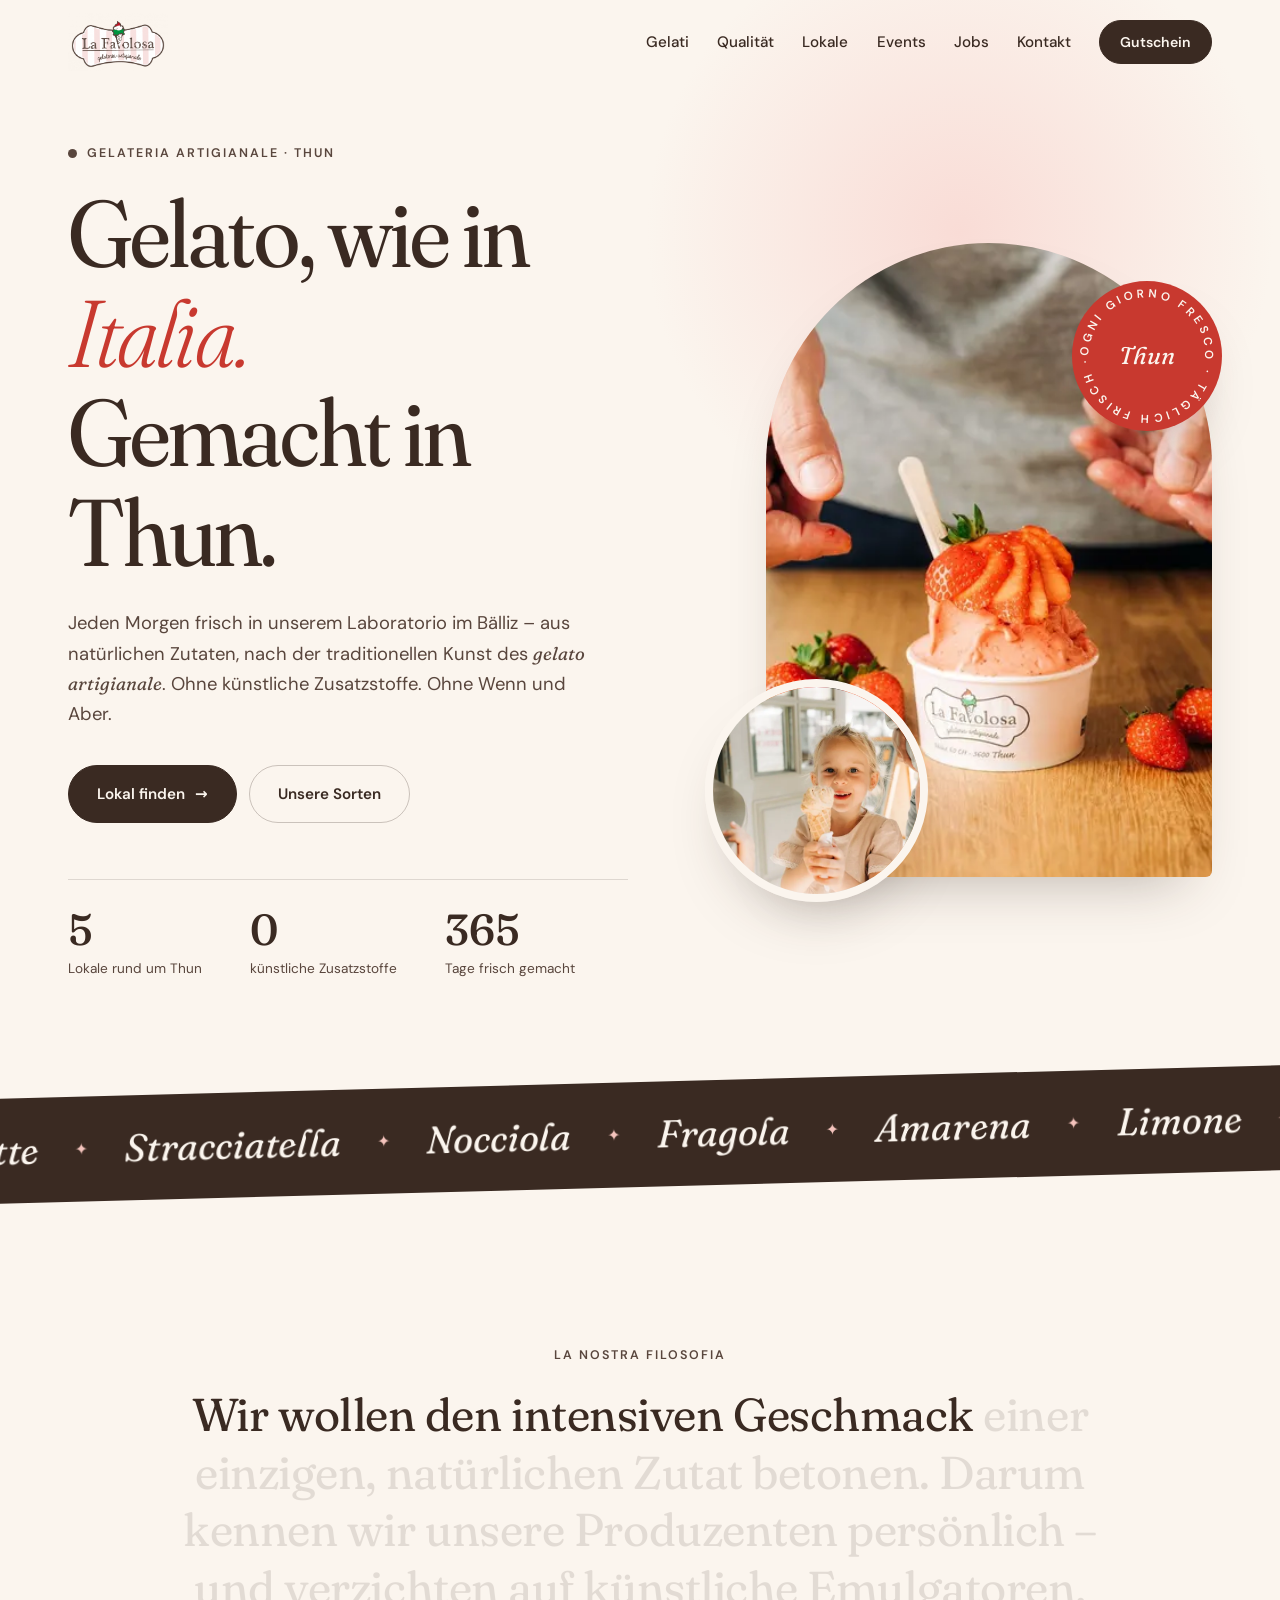
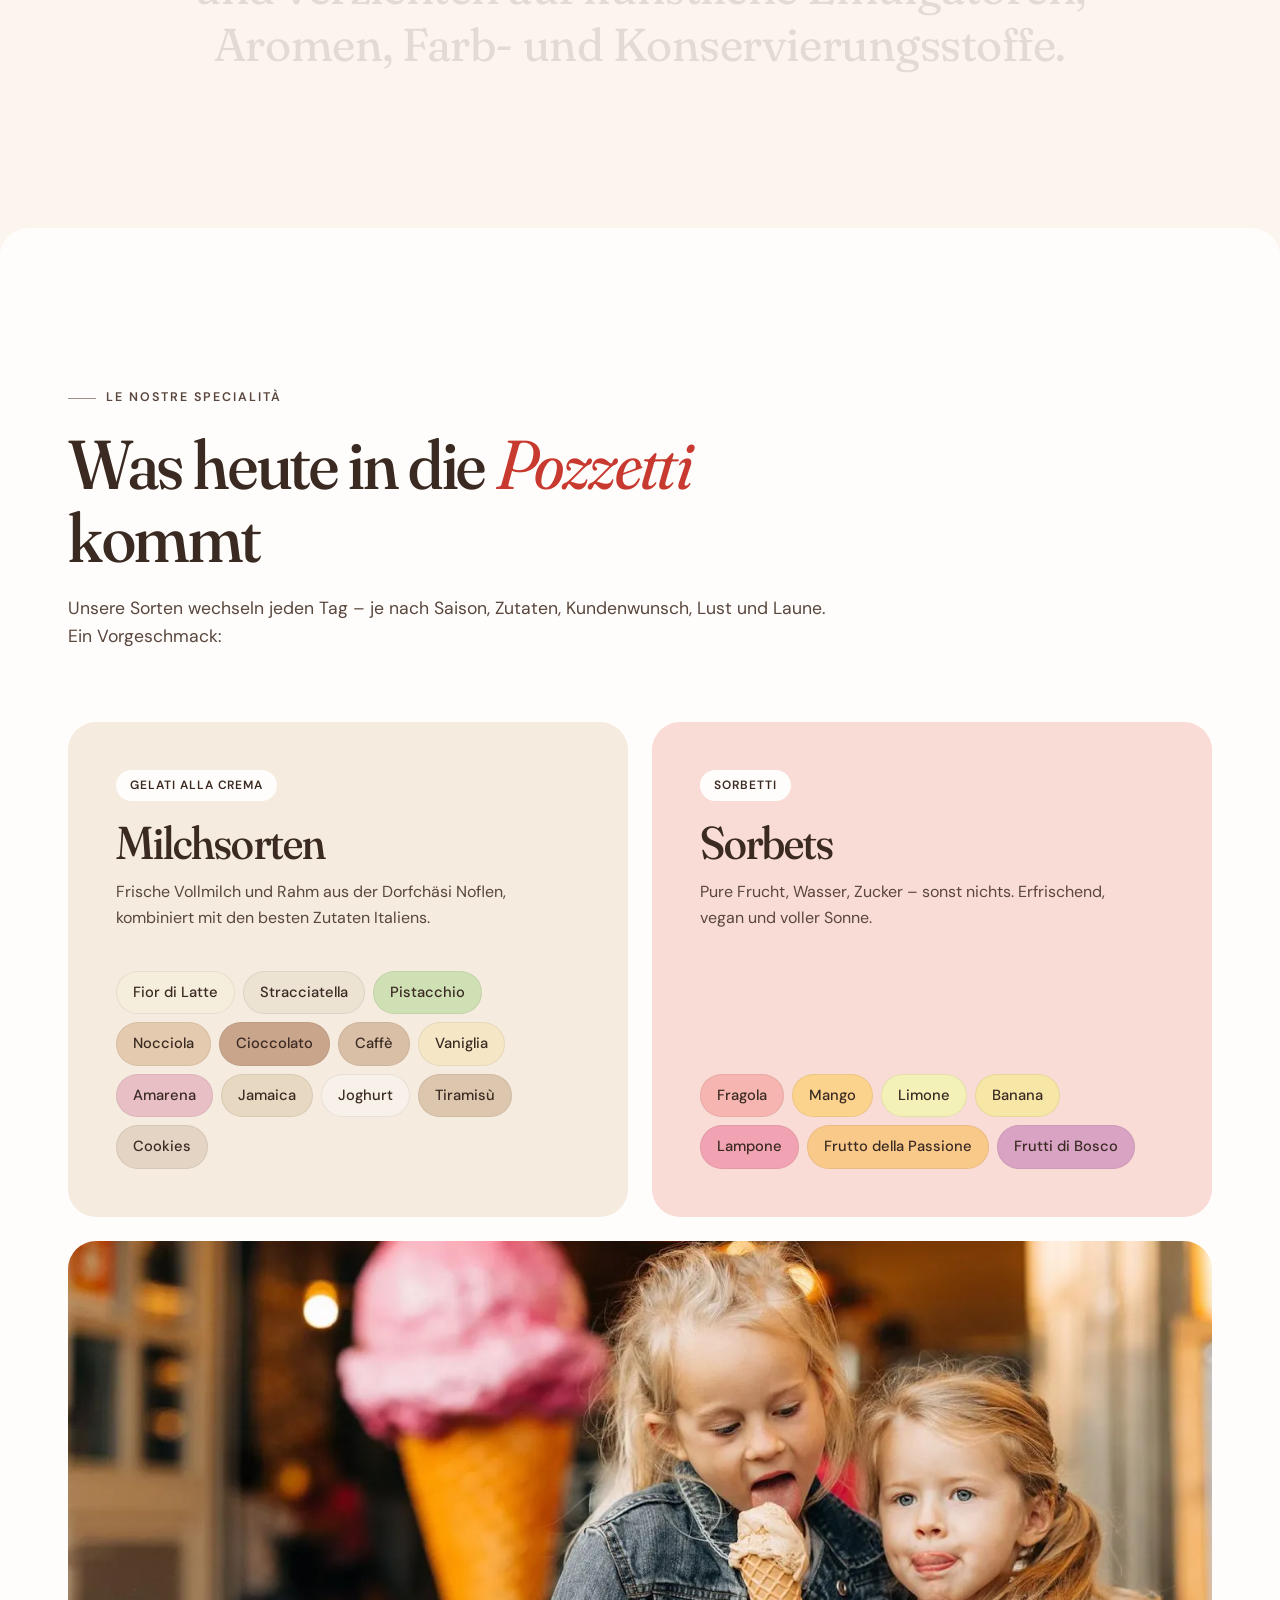
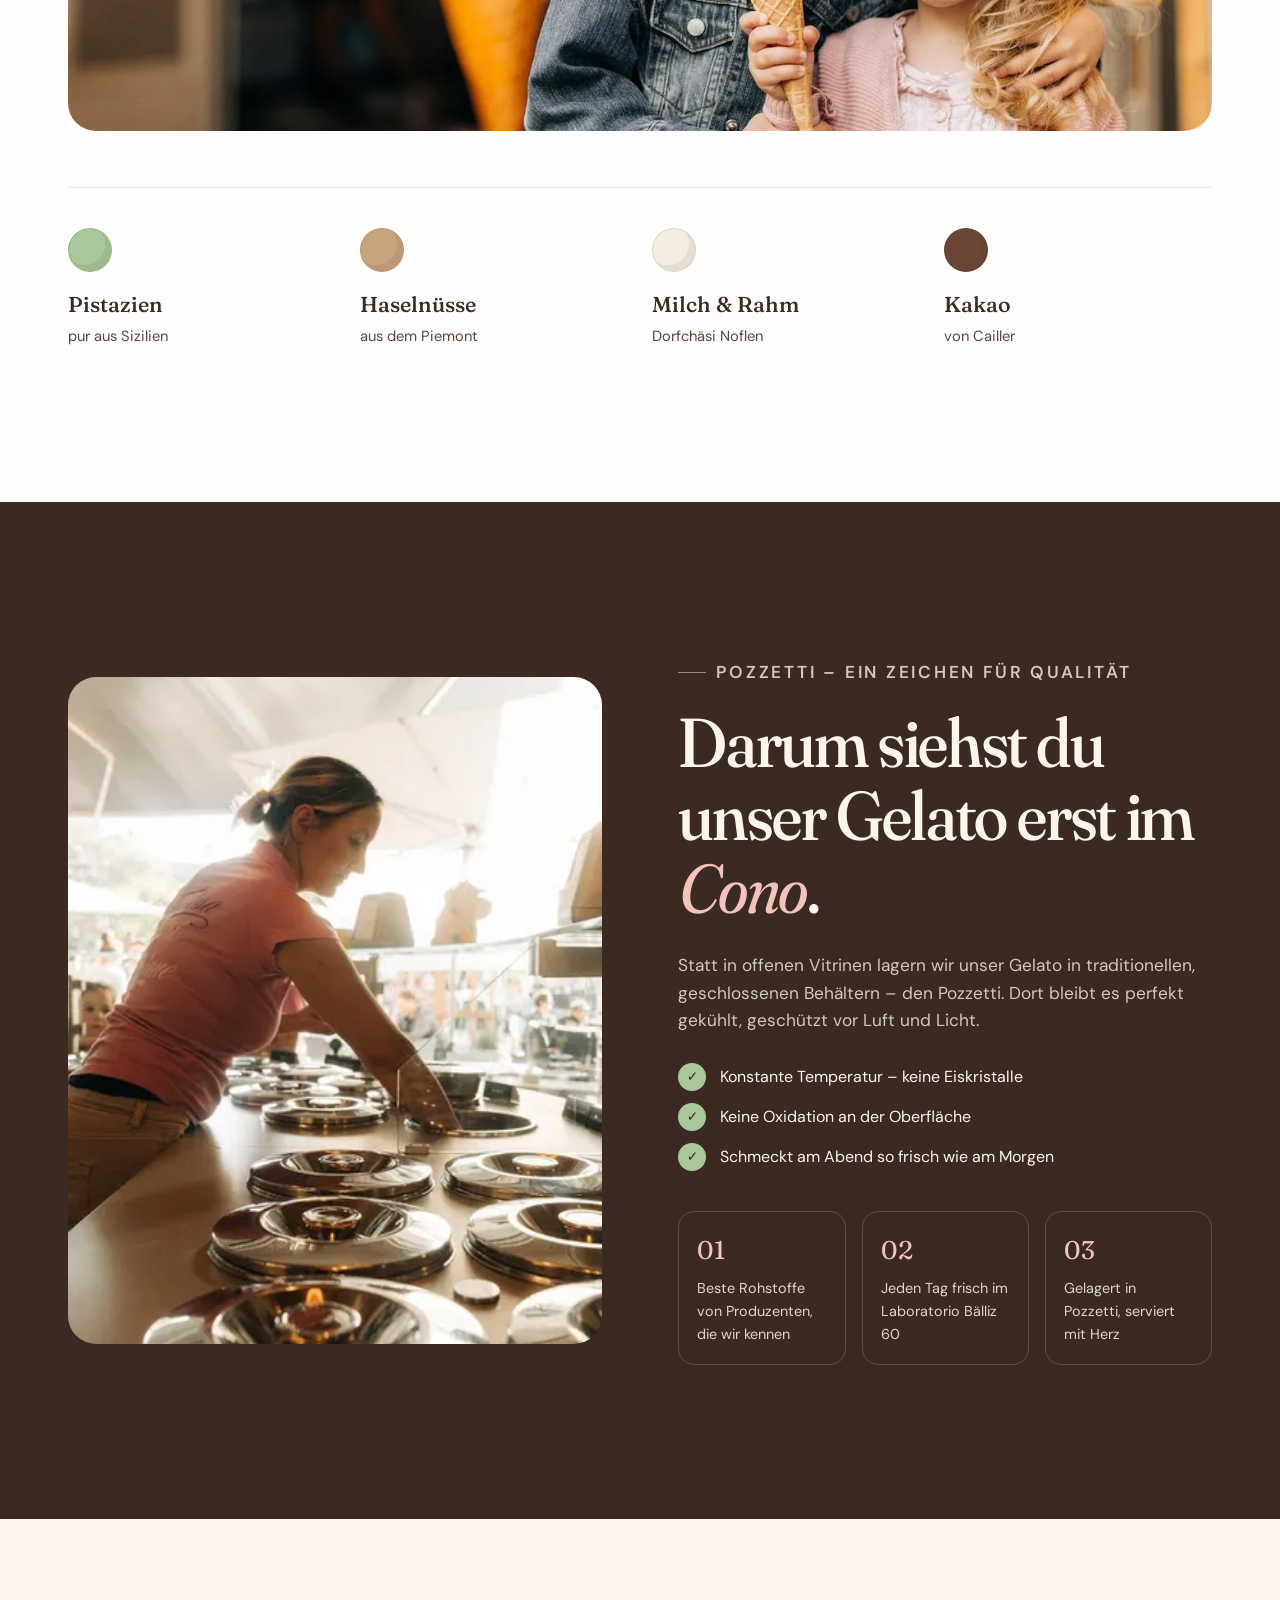
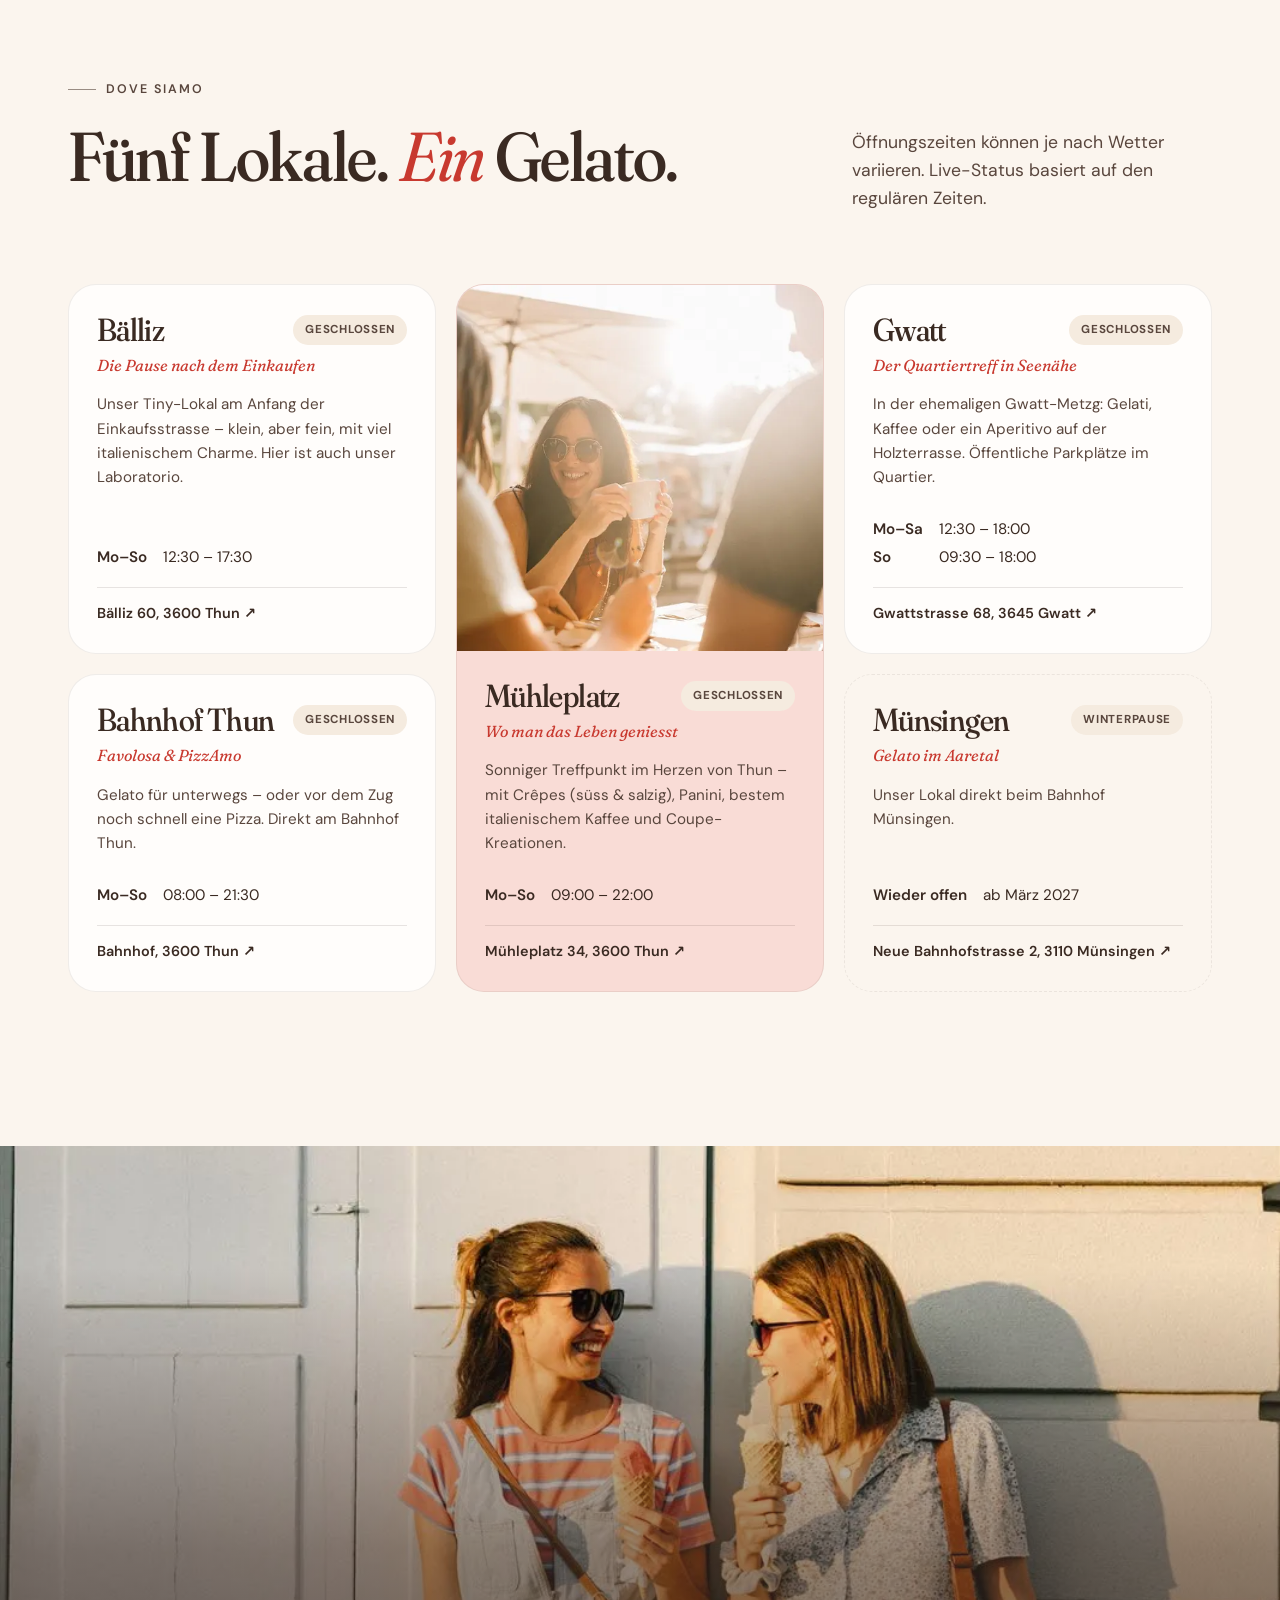
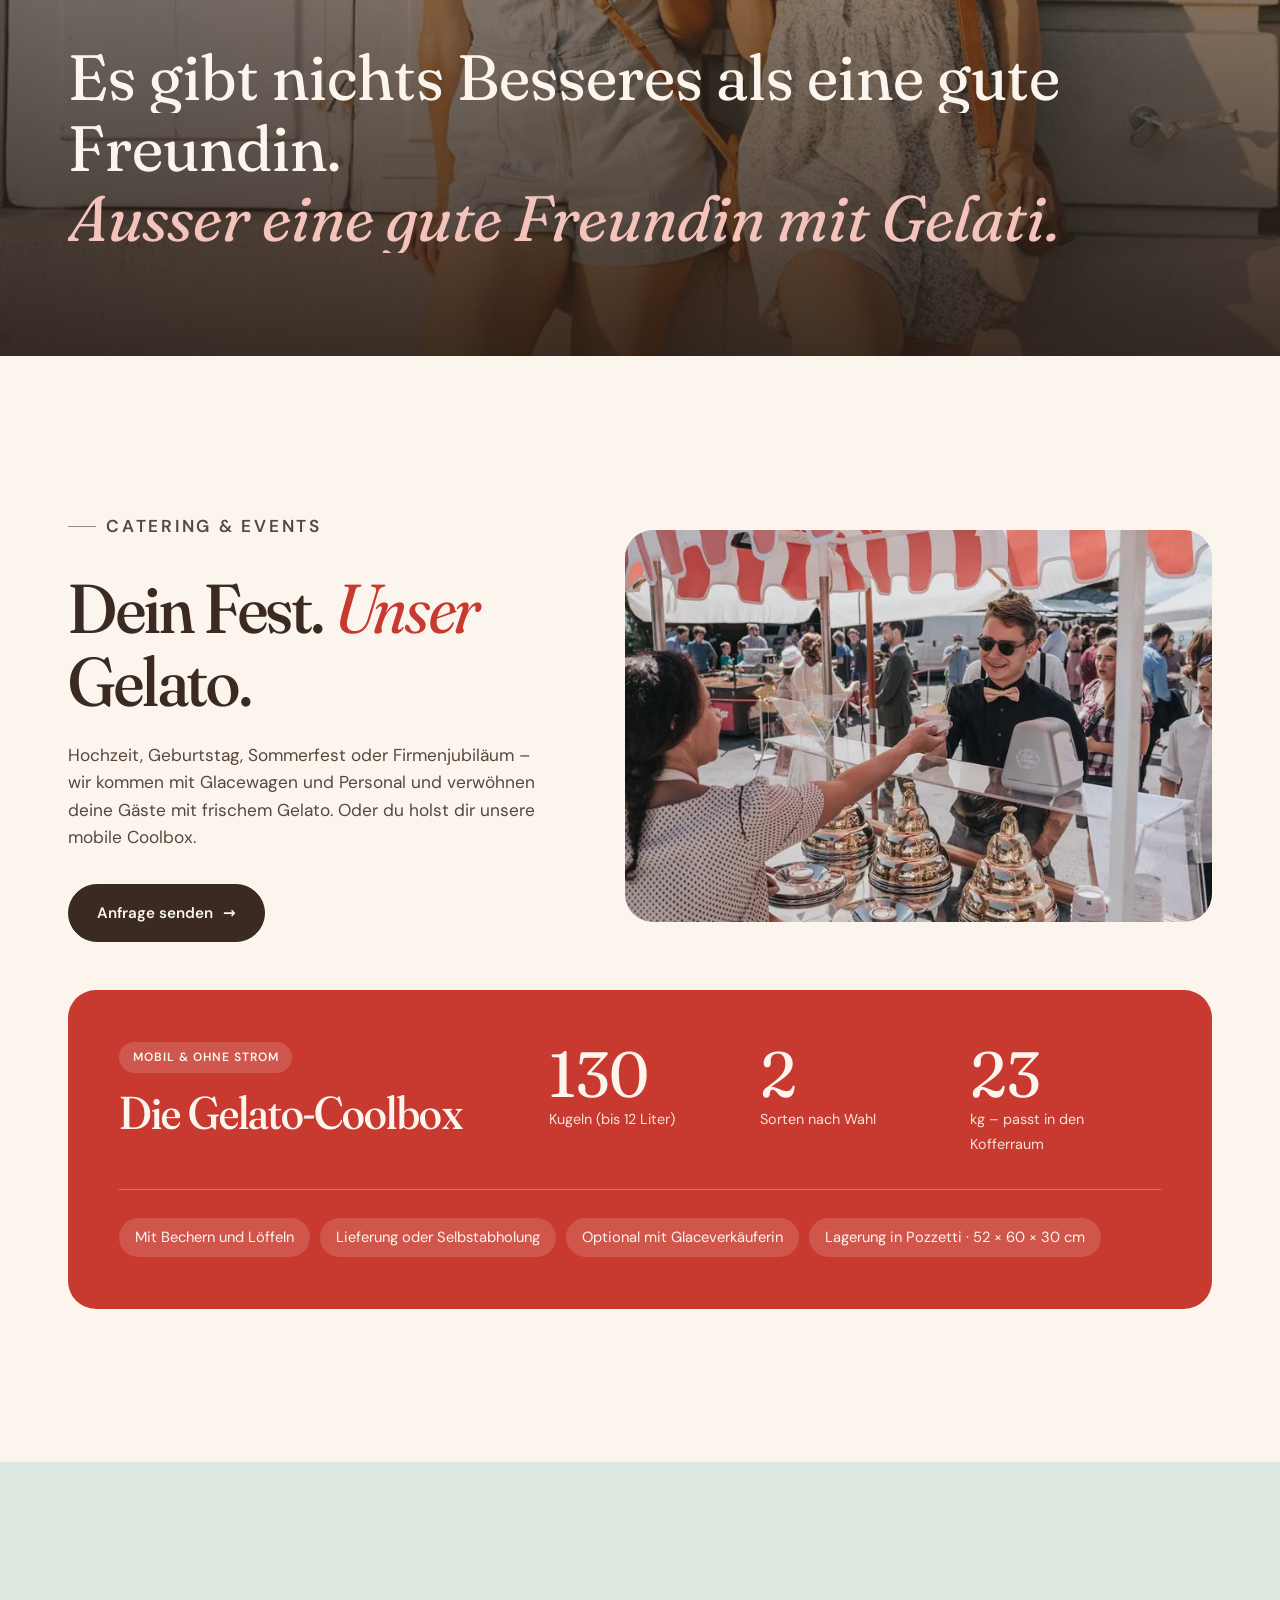
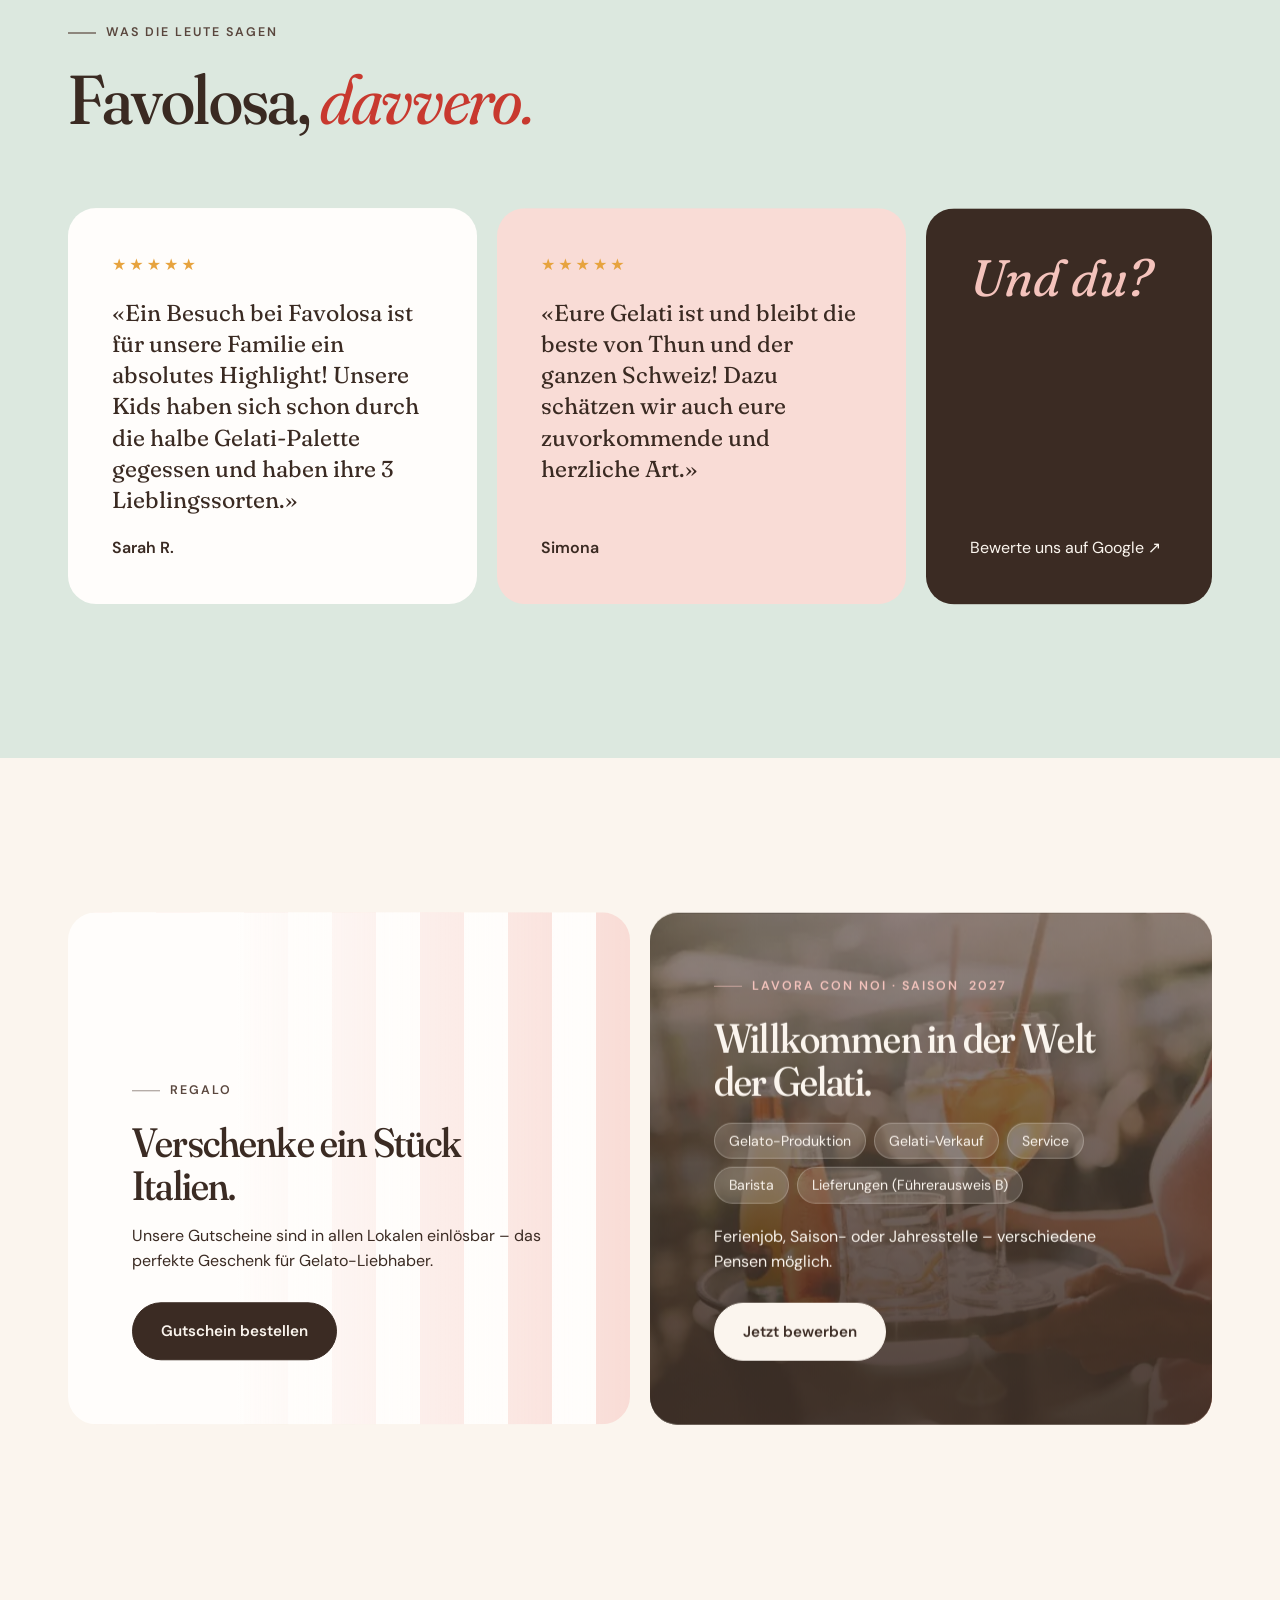
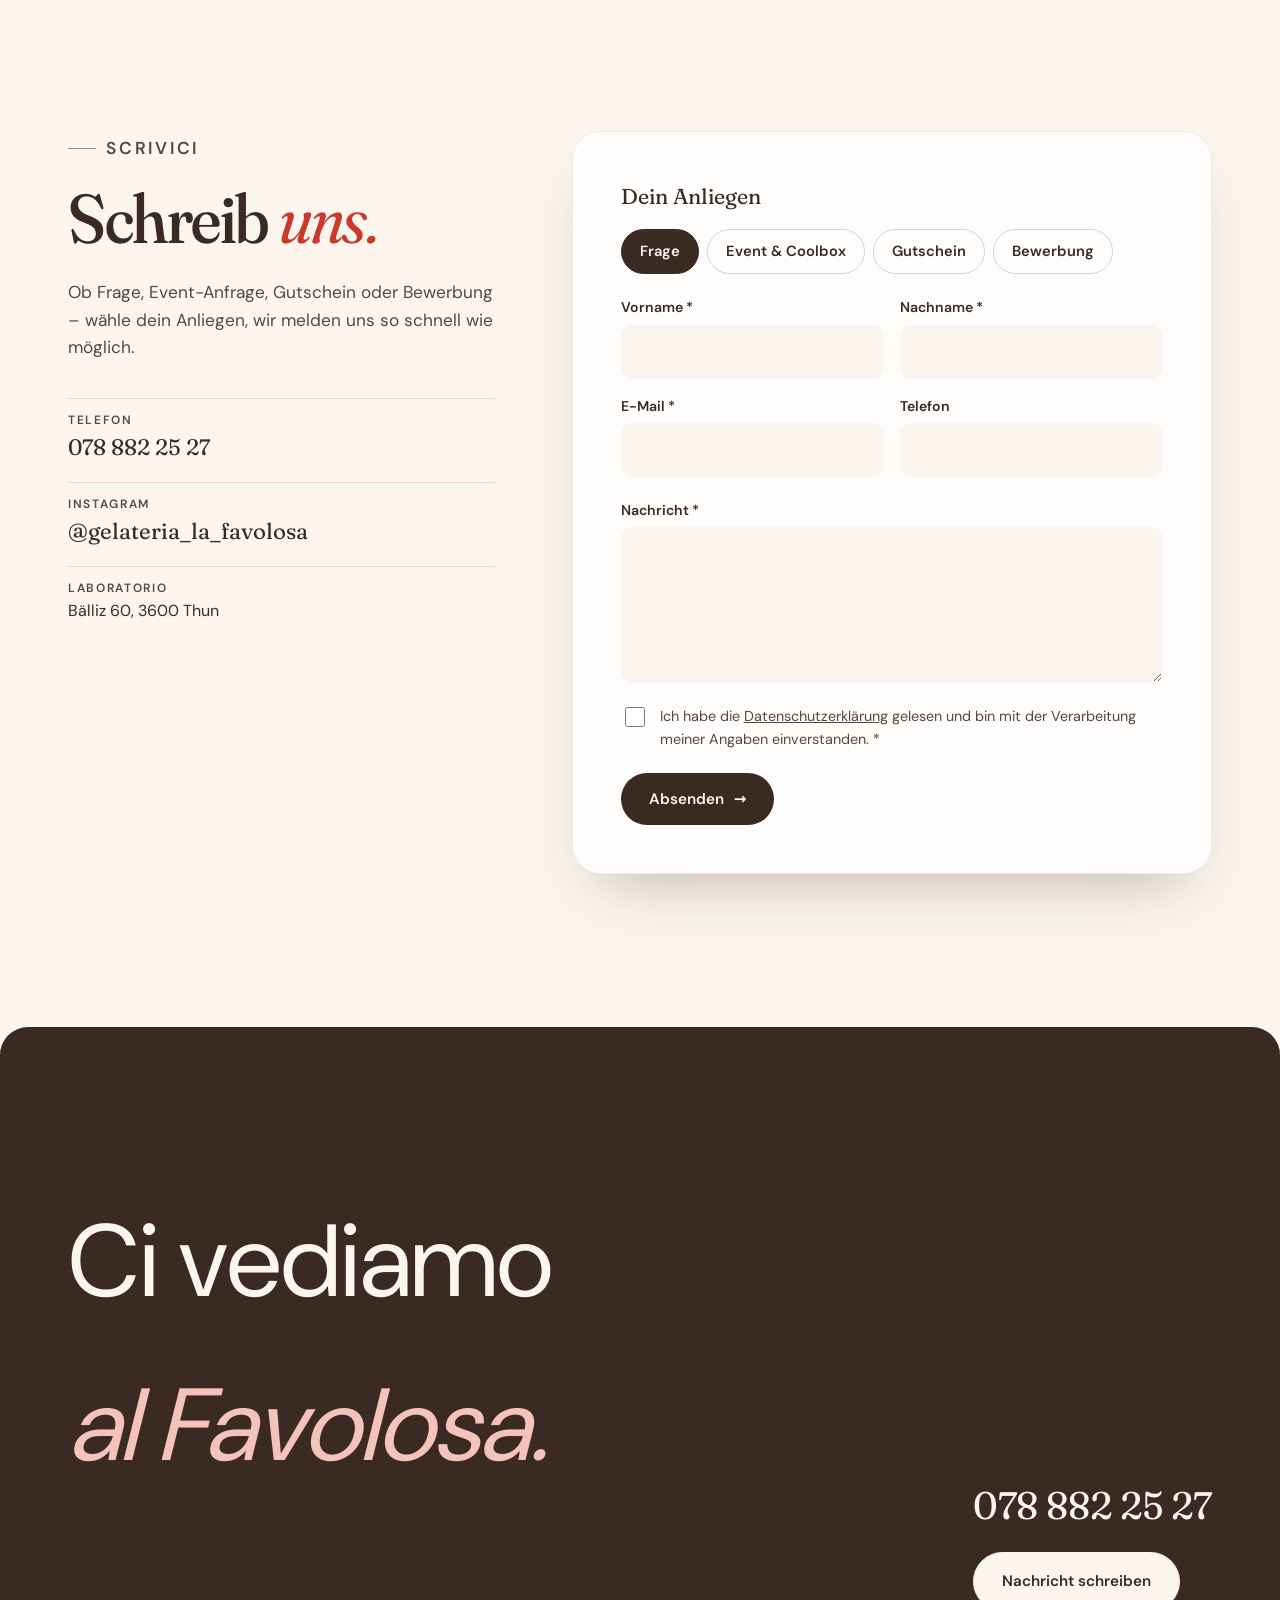
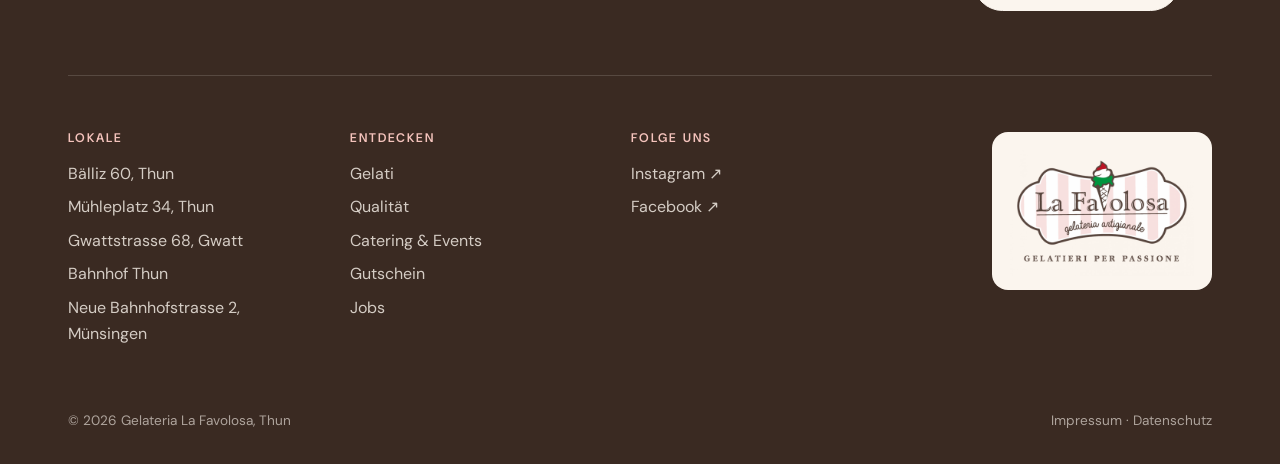
==== index.html @ 89d2d90d "Website in Repo-Wurzel verschieben (fuer GitHub Pages) Co-Authored-By: Claude Haiku 5.5 <noreply@ant" ====
<!doctype html>
<html lang="de-CH">
<head>
  <meta charset="utf-8" />
  <meta name="viewport" content="width=device-width, initial-scale=1" />
  <title>La Favolosa – Gelato Artigianale in Thun | täglich frisch</title>
  <meta name="description" content="Echtes italienisches Gelato, jeden Tag frisch im eigenen Laboratorio in Thun gemacht – ohne künstliche Zusatzstoffe. 5 Lokale in Thun, Gwatt & Münsingen, Catering & Gelato-Coolbox für Events." />
  <meta name="theme-color" content="#FBF5EE" />
  <link rel="canonical" href="https://www.favolosa.ch/" />
  <link rel="icon" type="image/png" href="assets/img/apple-touch-icon.png" />
  <link rel="apple-touch-icon" href="assets/img/apple-touch-icon.png" />

  <meta property="og:type" content="website" />
  <meta property="og:locale" content="de_CH" />
  <meta property="og:url" content="https://www.favolosa.ch/" />
  <meta property="og:title" content="La Favolosa – Gelato Artigianale in Thun" />
  <meta property="og:description" content="Jeden Tag frisch. Ohne künstliche Zusatzstoffe. Ohne Wenn und Aber." />
  <meta property="og:image" content="https://www.favolosa.ch/assets/img/og-image.jpg" />
  <meta property="og:image:width" content="1200" />
  <meta property="og:image:height" content="630" />

  <!-- Alle Schriften & Bibliotheken lokal: keine Datenübermittlung an Google/CDNs -->
  <link rel="preload" href="assets/fonts/fraunces-normal-latin.woff2" as="font" type="font/woff2" crossorigin />
  <link rel="preload" href="assets/fonts/dmsans-normal-latin.woff2" as="font" type="font/woff2" crossorigin />
  <link rel="stylesheet" href="assets/fonts/fonts.css" />
  <link rel="stylesheet" href="assets/vendor/lenis.css" />
  <link rel="stylesheet" href="assets/css/styles.css" />
  <script>document.documentElement.classList.add("js")</script>

  <script type="application/ld+json">
  {
    "@context": "https://schema.org",
    "@type": "IceCreamShop",
    "name": "Gelateria La Favolosa",
    "url": "https://www.favolosa.ch/",
    "telephone": "+41788822527",
    "image": "https://www.favolosa.ch/assets/img/og-image.jpg",
    "logo": "https://www.favolosa.ch/assets/img/logo.png",
    "servesCuisine": "Italienisches Gelato",
    "priceRange": "CHF",
    "address": { "@type": "PostalAddress", "streetAddress": "Bälliz 60", "postalCode": "3600", "addressLocality": "Thun", "addressCountry": "CH" },
    "sameAs": ["https://www.instagram.com/gelateria_la_favolosa/", "https://www.facebook.com/GelateriaLaFavolosa"],
    "department": [
      { "@type": "IceCreamShop", "name": "La Favolosa Bälliz", "address": { "@type": "PostalAddress", "streetAddress": "Bälliz 60", "postalCode": "3600", "addressLocality": "Thun", "addressCountry": "CH" }, "openingHours": "Mo-Su 12:30-17:30" },
      { "@type": "IceCreamShop", "name": "La Favolosa Mühleplatz", "address": { "@type": "PostalAddress", "streetAddress": "Mühleplatz 34", "postalCode": "3600", "addressLocality": "Thun", "addressCountry": "CH" }, "openingHours": "Mo-Su 09:00-22:00" },
      { "@type": "IceCreamShop", "name": "La Favolosa Gwatt", "address": { "@type": "PostalAddress", "streetAddress": "Gwattstrasse 68", "postalCode": "3645", "addressLocality": "Gwatt", "addressCountry": "CH" }, "openingHours": ["Mo-Sa 12:30-18:00", "Su 09:30-18:00"] },
      { "@type": "IceCreamShop", "name": "La Favolosa Bahnhof Thun", "address": { "@type": "PostalAddress", "streetAddress": "Bahnhof Thun", "postalCode": "3600", "addressLocality": "Thun", "addressCountry": "CH" }, "openingHours": "Mo-Su 08:00-21:30" },
      { "@type": "IceCreamShop", "name": "La Favolosa Münsingen", "address": { "@type": "PostalAddress", "streetAddress": "Neue Bahnhofstrasse 2", "postalCode": "3110", "addressLocality": "Münsingen", "addressCountry": "CH" } }
    ]
  }
  </script>
</head>
<body>
  <a class="skip" href="#main">Zum Inhalt springen</a>


  <!-- ============ HEADER ============ -->
  <header class="header" id="top">
    <div class="notice" id="notice" role="status" hidden></div>
    <div class="header__inner container">
      <a href="#top" class="brand" aria-label="La Favolosa – zur Startseite">
        <img src="assets/img/logo.png" alt="La Favolosa – gelateria artigianale" width="317" height="183" />
      </a>
      <nav class="nav" id="nav" aria-label="Hauptnavigation">
        <a href="#gelati">Gelati</a>
        <a href="#qualitaet">Qualität</a>
        <a href="#lokale">Lokale</a>
        <a href="#events">Events</a>
        <a href="#jobs">Jobs</a>
        <a href="#kontakt">Kontakt</a>
        <a href="#kontakt" data-topic="gutschein" class="btn btn--small btn--dark nav__cta">Gutschein</a>
      </nav>
      <button class="burger" id="burger" aria-label="Menü öffnen" aria-expanded="false" aria-controls="nav">
        <span></span><span></span>
      </button>
    </div>
  </header>

  <main id="main">

    <!-- ============ HERO ============ -->
    <section class="hero">
      <div class="container hero__grid">
        <div class="hero__text">
          <p class="eyebrow"><span class="dot dot--live" id="liveDot"></span><span id="liveText">Gelateria artigianale · Thun</span></p>
          <h1 class="hero__title">
            Gelato, wie in <em>Italia.</em><br />Gemacht in Thun.
          </h1>
          <p class="hero__lead">
            Jeden Morgen frisch in unserem Laboratorio im Bälliz – aus natürlichen Zutaten,
            nach der traditionellen Kunst des <em>gelato artigianale</em>. Ohne künstliche Zusatzstoffe. Ohne Wenn und Aber.
          </p>
          <div class="hero__actions">
            <a href="#lokale" class="btn btn--dark">Lokal finden <span aria-hidden="true">→</span></a>
            <a href="#gelati" class="btn btn--ghost">Unsere Sorten</a>
          </div>
          <ul class="hero__facts">
            <li><strong>5</strong><span>Lokale rund um Thun</span></li>
            <li><strong>0</strong><span>künstliche Zusatzstoffe</span></li>
            <li><strong>365</strong><span>Tage frisch gemacht</span></li>
          </ul>
        </div>

        <div class="hero__visual">
          <figure class="arch arch--big" data-parallax="-8">
            <picture>
              <source type="image/webp" srcset="assets/img/fragola-becher-800.webp 800w, assets/img/fragola-becher.webp 1600w" sizes="(max-width: 860px) 90vw, 45vw" />
              <img src="assets/img/fragola-becher.jpg" srcset="assets/img/fragola-becher-800.jpg 800w, assets/img/fragola-becher.jpg 1600w" sizes="(max-width: 860px) 90vw, 45vw" alt="Fragola-Sorbet im La-Favolosa-Becher mit frischen Erdbeeren" width="1600" height="1200" fetchpriority="high" />
            </picture>
          </figure>
          <figure class="blob" data-parallax="12">
            <picture>
              <source type="image/webp" srcset="assets/img/kind-cono-800.webp 800w, assets/img/kind-cono.webp 1600w" sizes="(max-width: 860px) 45vw, 22vw" />
              <img src="assets/img/kind-cono-800.jpg" srcset="assets/img/kind-cono-800.jpg 800w, assets/img/kind-cono.jpg 1600w" sizes="(max-width: 860px) 45vw, 22vw" alt="Mädchen mit Gelato-Cono an der Theke" width="1600" height="1067" />
            </picture>
          </figure>
          <div class="badge" aria-hidden="true">
            <svg viewBox="0 0 200 200" class="badge__ring">
              <defs><path id="circle" d="M100,100 m-78,0 a78,78 0 1,1 156,0 a78,78 0 1,1 -156,0" /></defs>
              <text><textPath href="#circle" textLength="486" lengthAdjust="spacing">ogni giorno fresco · täglich frisch ·</textPath></text>
            </svg>
            <span class="badge__icon">Thun</span>
          </div>
        </div>
      </div>
    </section>

    <!-- ============ MARQUEE ============ -->
    <div class="marquee" aria-label="Typische Sorten">
      <div class="marquee__track">
        <div class="marquee__group"><span>Pistacchio</span><i>✦</i><span>Fior di Latte</span><i>✦</i><span>Stracciatella</span><i>✦</i><span>Nocciola</span><i>✦</i><span>Fragola</span><i>✦</i><span>Amarena</span><i>✦</i><span>Limone</span><i>✦</i><span>Tiramisù</span><i>✦</i><span>Cioccolato</span><i>✦</i><span>Mango</span><i>✦</i></div>
        <div class="marquee__group" aria-hidden="true"><span>Pistacchio</span><i>✦</i><span>Fior di Latte</span><i>✦</i><span>Stracciatella</span><i>✦</i><span>Nocciola</span><i>✦</i><span>Fragola</span><i>✦</i><span>Amarena</span><i>✦</i><span>Limone</span><i>✦</i><span>Tiramisù</span><i>✦</i><span>Cioccolato</span><i>✦</i><span>Mango</span><i>✦</i></div>
      </div>
    </div>

    <!-- ============ MANIFEST ============ -->
    <section class="manifest container">
      <p class="eyebrow">La nostra filosofia</p>
      <p class="manifest__text" data-reveal-words>
        Wir wollen den intensiven Geschmack einer einzigen, natürlichen Zutat betonen. Darum kennen wir unsere Produzenten persönlich – und verzichten auf künstliche Emulgatoren, Aromen, Farb- und Konservierungsstoffe.
      </p>
    </section>

    <!-- ============ GELATI ============ -->
    <section class="section gelati" id="gelati">
      <div class="container">
        <header class="section__head">
          <p class="eyebrow">Le nostre specialità</p>
          <h2 class="h2">Was heute in die <em>Pozzetti</em> kommt</h2>
          <p class="section__lead">Unsere Sorten wechseln jeden Tag – je nach Saison, Zutaten, Kundenwunsch, Lust und Laune. Ein Vorgeschmack:</p>
        </header>

        <div class="flavor-grid">
          <article class="flavor-card flavor-card--milk" data-reveal>
            <div class="flavor-card__top">
              <span class="tag">Gelati alla crema</span>
              <h3>Milchsorten</h3>
              <p>Frische Vollmilch und Rahm aus der Dorfchäsi Noflen, kombiniert mit den besten Zutaten Italiens.</p>
            </div>
            <ul class="chips" data-flavors="milch">
              <li>Fior di Latte</li><li>Stracciatella</li><li>Pistacchio</li><li>Nocciola</li><li>Cioccolato</li><li>Caffè</li>
              <li>Vaniglia</li><li>Amarena</li><li>Jamaica</li><li>Joghurt</li><li>Tiramisù</li><li>Cookies</li>
            </ul>
          </article>

          <article class="flavor-card flavor-card--sorbet" data-reveal>
            <div class="flavor-card__top">
              <span class="tag">Sorbetti</span>
              <h3>Sorbets</h3>
              <p>Pure Frucht, Wasser, Zucker – sonst nichts. Erfrischend, vegan und voller Sonne.</p>
            </div>
            <ul class="chips" data-flavors="sorbet">
              <li>Fragola</li><li>Mango</li><li>Limone</li><li>Banana</li><li>Lampone</li><li>Frutto della Passione</li><li>Frutti di Bosco</li>
            </ul>
          </article>

          <figure class="flavor-photo" data-reveal>
            <picture>
              <source type="image/webp" srcset="assets/img/kinder-gelato-800.webp 800w, assets/img/kinder-gelato.webp 1600w" sizes="(max-width: 1240px) 100vw, 1200px" />
              <img src="assets/img/kinder-gelato.jpg" srcset="assets/img/kinder-gelato-800.jpg 800w, assets/img/kinder-gelato.jpg 1600w" sizes="(max-width: 1240px) 100vw, 1200px" alt="Zwei Kinder geniessen Gelato vor der Gelateria" loading="lazy" width="1600" height="1067" />
            </picture>
          </figure>
        </div>

        <ul class="origins">
          <li data-reveal><span class="origins__icon" style="--c:#A9C79A"></span><strong>Pistazien</strong><span>pur aus Sizilien</span></li>
          <li data-reveal><span class="origins__icon" style="--c:#C9A27E"></span><strong>Haselnüsse</strong><span>aus dem Piemont</span></li>
          <li data-reveal><span class="origins__icon" style="--c:#F3EDE2"></span><strong>Milch &amp; Rahm</strong><span>Dorfchäsi Noflen</span></li>
          <li data-reveal><span class="origins__icon" style="--c:#6B4636"></span><strong>Kakao</strong><span>von Cailler</span></li>
        </ul>
      </div>
    </section>

    <!-- ============ QUALITÄT / POZZETTI ============ -->
    <section class="section quality" id="qualitaet">
      <div class="container quality__grid">
        <figure class="quality__img" data-reveal>
          <picture>
            <source type="image/webp" srcset="assets/img/pozzetti-800.webp 800w, assets/img/pozzetti.webp 1299w" sizes="(max-width: 860px) 100vw, 50vw" />
            <img src="assets/img/pozzetti.jpg" srcset="assets/img/pozzetti-800.jpg 800w, assets/img/pozzetti.jpg 1299w" sizes="(max-width: 860px) 100vw, 50vw" alt="Mitarbeiterin serviert Gelato aus geschlossenen Pozzetti" loading="lazy" width="1299" height="867" />
          </picture>
        </figure>
        <div class="quality__text">
          <p class="eyebrow eyebrow--light">Pozzetti – ein Zeichen für Qualität</p>
          <h2 class="h2">Darum siehst du unser Gelato erst im <em>Cono</em>.</h2>
          <p>Statt in offenen Vitrinen lagern wir unser Gelato in traditionellen, geschlossenen Behältern – den Pozzetti. Dort bleibt es perfekt gekühlt, geschützt vor Luft und Licht.</p>
          <ul class="checks">
            <li>Konstante Temperatur – keine Eiskristalle</li>
            <li>Keine Oxidation an der Oberfläche</li>
            <li>Schmeckt am Abend so frisch wie am Morgen</li>
          </ul>
          <div class="steps">
            <div><span>01</span>Beste Rohstoffe von Produzenten, die wir kennen</div>
            <div><span>02</span>Jeden Tag frisch im Laboratorio Bälliz 60</div>
            <div><span>03</span>Gelagert in Pozzetti, serviert mit Herz</div>
          </div>
        </div>
      </div>
    </section>

    <!-- ============ LOKALE ============ -->
    <!-- Öffnungszeiten werden aus content.js übernommen; die Zeiten hier sind der Fallback ohne JavaScript. -->
    <section class="section lokale" id="lokale">
      <div class="container">
        <header class="section__head section__head--row">
          <div>
            <p class="eyebrow">Dove siamo</p>
            <h2 class="h2">Fünf Lokale. <em>Ein</em> Gelato.</h2>
          </div>
          <p class="section__lead">Öffnungszeiten können je nach Wetter variieren. Live-Status basiert auf den regulären Zeiten.</p>
        </header>

        <div class="locations" id="locations">
          <article class="loc" data-reveal data-loc="baelliz">
            <div class="loc__head"><h3>Bälliz</h3><span class="status">–</span></div>
            <p class="loc__tag">Die Pause nach dem Einkaufen</p>
            <p class="loc__desc">Unser Tiny-Lokal am Anfang der Einkaufsstrasse – klein, aber fein, mit viel italienischem Charme. Hier ist auch unser Laboratorio.</p>
            <dl class="loc__hours"><dt>Mo–So</dt><dd>12:30 – 17:30</dd></dl>
            <a class="loc__map" href="https://www.google.com/maps/search/?api=1&amp;query=B%C3%A4lliz+60+3600+Thun" target="_blank" rel="noopener">Bälliz 60, 3600 Thun ↗</a>
          </article>

          <article class="loc loc--feature" data-reveal data-loc="muehleplatz">
            <picture>
              <source type="image/webp" srcset="assets/img/terrasse-kaffee-800.webp 800w, assets/img/terrasse-kaffee.webp 1600w" sizes="(max-width: 600px) 100vw, (max-width: 1024px) 50vw, 33vw" />
              <img src="assets/img/terrasse-kaffee-800.jpg" srcset="assets/img/terrasse-kaffee-800.jpg 800w, assets/img/terrasse-kaffee.jpg 1600w" sizes="(max-width: 600px) 100vw, (max-width: 1024px) 50vw, 33vw" alt="Gäste auf der sonnigen Terrasse am Mühleplatz" loading="lazy" width="1600" height="1067" />
            </picture>
            <div class="loc__body">
              <div class="loc__head"><h3>Mühleplatz</h3><span class="status">–</span></div>
              <p class="loc__tag">Wo man das Leben geniesst</p>
              <p class="loc__desc">Sonniger Treffpunkt im Herzen von Thun – mit Crêpes (süss &amp; salzig), Panini, bestem italienischem Kaffee und Coupe-Kreationen.</p>
              <dl class="loc__hours"><dt>Mo–So</dt><dd>09:00 – 22:00</dd></dl>
              <a class="loc__map" href="https://www.google.com/maps/search/?api=1&amp;query=M%C3%BChleplatz+34+3600+Thun" target="_blank" rel="noopener">Mühleplatz 34, 3600 Thun ↗</a>
            </div>
          </article>

          <article class="loc" data-reveal data-loc="gwatt">
            <div class="loc__head"><h3>Gwatt</h3><span class="status">–</span></div>
            <p class="loc__tag">Der Quartiertreff in Seenähe</p>
            <p class="loc__desc">In der ehemaligen Gwatt-Metzg: Gelati, Kaffee oder ein Aperitivo auf der Holzterrasse. Öffentliche Parkplätze im Quartier.</p>
            <dl class="loc__hours"><dt>Mo–Sa</dt><dd>12:30 – 18:00</dd><dt>So</dt><dd>09:30 – 18:00</dd></dl>
            <a class="loc__map" href="https://www.google.com/maps/search/?api=1&amp;query=Gwattstrasse+68+3645+Gwatt" target="_blank" rel="noopener">Gwattstrasse 68, 3645 Gwatt ↗</a>
          </article>

          <article class="loc" data-reveal data-loc="bahnhof">
            <div class="loc__head"><h3>Bahnhof Thun</h3><span class="status">–</span></div>
            <p class="loc__tag">Favolosa &amp; PizzAmo</p>
            <p class="loc__desc">Gelato für unterwegs – oder vor dem Zug noch schnell eine Pizza. Direkt am Bahnhof Thun.</p>
            <dl class="loc__hours"><dt>Mo–So</dt><dd>08:00 – 21:30</dd></dl>
            <a class="loc__map" href="https://www.google.com/maps/search/?api=1&amp;query=Bahnhof+Thun" target="_blank" rel="noopener">Bahnhof, 3600 Thun ↗</a>
          </article>

          <article class="loc" data-reveal data-loc="muensingen">
            <div class="loc__head"><h3>Münsingen</h3><span class="status">–</span></div>
            <p class="loc__tag">Gelato im Aaretal</p>
            <p class="loc__desc">Unser Lokal direkt beim Bahnhof Münsingen.</p>
            <dl class="loc__hours"><dt>Saison</dt><dd>März – Oktober</dd></dl>
            <a class="loc__map" href="https://www.google.com/maps/search/?api=1&amp;query=Neue+Bahnhofstrasse+2+3110+M%C3%BCnsingen" target="_blank" rel="noopener">Neue Bahnhofstrasse 2, 3110 Münsingen ↗</a>
          </article>
        </div>
      </div>
    </section>

    <!-- ============ QUOTE BREAK ============ -->
    <section class="quote-break">
      <picture>
        <source type="image/webp" srcset="assets/img/freundinnen-800.webp 800w, assets/img/freundinnen.webp 1067w" sizes="100vw" />
        <img src="assets/img/freundinnen.jpg" srcset="assets/img/freundinnen-800.jpg 800w, assets/img/freundinnen.jpg 1067w" sizes="100vw" alt="Zwei Freundinnen mit Gelato in der Abendsonne" loading="lazy" width="1067" height="1600" data-parallax-bg />
      </picture>
      <div class="quote-break__overlay"></div>
      <blockquote class="container">
        <p>Es gibt nichts Besseres als eine gute Freundin.<br /><em>Ausser eine gute Freundin mit Gelati.</em></p>
      </blockquote>
    </section>

    <!-- ============ EVENTS ============ -->
    <section class="section events" id="events">
      <div class="container events__grid">
        <div class="events__text">
          <p class="eyebrow">Catering &amp; Events</p>
          <h2 class="h2">Dein Fest. <em>Unser</em> Gelato.</h2>
          <p>Hochzeit, Geburtstag, Sommerfest oder Firmenjubiläum – wir kommen mit Glacewagen und Personal und verwöhnen deine Gäste mit frischem Gelato. Oder du holst dir unsere mobile Coolbox.</p>
          <a href="#kontakt" data-topic="event" class="btn btn--dark">Anfrage senden <span aria-hidden="true">→</span></a>
        </div>
        <figure class="events__img" data-reveal>
          <picture>
            <source type="image/webp" srcset="assets/img/glacewagen-800.webp 800w, assets/img/glacewagen.webp 1600w" sizes="(max-width: 860px) 100vw, 55vw" />
            <img src="assets/img/glacewagen.jpg" srcset="assets/img/glacewagen-800.jpg 800w, assets/img/glacewagen.jpg 1600w" sizes="(max-width: 860px) 100vw, 55vw" alt="Gelato-Glacewagen von La Favolosa an einer Hochzeit" loading="lazy" width="1600" height="1068" />
          </picture>
        </figure>
      </div>

      <div class="container">
        <div class="coolbox" data-reveal>
          <div class="coolbox__title">
            <span class="tag tag--light">Mobil &amp; ohne Strom</span>
            <h3>Die Gelato-Coolbox</h3>
          </div>
          <div class="coolbox__stats">
            <div><strong data-count="140">140</strong><span>Kugeln (bis 12 Liter)</span></div>
            <div><strong data-count="2">2</strong><span>Sorten nach Wahl</span></div>
            <div><strong data-count="25">25</strong><span>kg – passt in den Kofferraum</span></div>
          </div>
          <ul class="coolbox__list">
            <li>Mit Bechern und Löffeln</li>
            <li>Lieferung oder Selbstabholung</li>
            <li>Optional mit Glaceverkäuferin</li>
            <li>Lagerung in Pozzetti · 52 × 60 × 30 cm</li>
          </ul>
        </div>
      </div>
    </section>

    <!-- ============ STIMMEN ============ -->
    <section class="section voices">
      <div class="container">
        <header class="section__head">
          <p class="eyebrow">Was die Leute sagen</p>
          <h2 class="h2">Favolosa, <em>davvero.</em></h2>
        </header>
        <div class="voices__grid">
          <figure class="voice" data-reveal>
            <div class="stars" aria-label="5 von 5 Sternen">★★★★★</div>
            <blockquote>«Ein Besuch bei Favolosa ist für unsere Familie ein absolutes Highlight! Unsere Kids haben sich schon durch die halbe Gelati-Palette gegessen und haben ihre 3 Lieblingssorten.»</blockquote>
            <figcaption>Sarah R.</figcaption>
          </figure>
          <figure class="voice voice--pink" data-reveal>
            <div class="stars" aria-label="5 von 5 Sternen">★★★★★</div>
            <blockquote>«Eure Gelati ist und bleibt die beste von Thun und der ganzen Schweiz! Dazu schätzen wir auch eure zuvorkommende und herzliche Art.»</blockquote>
            <figcaption>Simona</figcaption>
          </figure>
          <a class="voice voice--cta" data-reveal href="https://www.google.com/search?q=Gelateria+La+Favolosa+Thun" target="_blank" rel="noopener">
            <span class="voice__big">Und du?</span>
            <span>Bewerte uns auf Google ↗</span>
          </a>
        </div>
      </div>
    </section>

    <!-- ============ GUTSCHEIN + JOBS ============ -->
    <section class="section duo">
      <div class="container duo__grid">
        <article class="duo__card duo__card--gift" id="gutschein" data-reveal>
          <p class="eyebrow">Regalo</p>
          <h2 class="h3">Verschenke ein Stück Italien.</h2>
          <p>Unsere Gutscheine sind in allen Lokalen einlösbar – das perfekte Geschenk für Gelato-Liebhaber.</p>
          <a href="#kontakt" data-topic="gutschein" class="btn btn--dark">Gutschein bestellen</a>
        </article>
        <article class="duo__card duo__card--jobs" id="jobs" data-reveal>
          <p class="eyebrow eyebrow--light">Lavora con noi · Saison <span data-jobs-season>2027</span></p>
          <h2 class="h3">Willkommen in der Welt der Gelati.</h2>
          <ul class="job-list" data-jobs>
            <li>Gelato-Produktion</li><li>Gelati-Verkauf</li><li>Service</li><li>Barista</li><li>Lieferungen (Führerausweis B)</li>
          </ul>
          <p>Ferienjob, Saison- oder Jahresstelle – verschiedene Pensen möglich.</p>
          <a href="#kontakt" data-topic="bewerbung" class="btn btn--light">Jetzt bewerben</a>
        </article>
      </div>
    </section>

    <!-- ============ KONTAKT / FORMULAR ============ -->
    <section class="section contact" id="kontakt">
      <div class="container contact__grid">
        <div class="contact__intro">
          <p class="eyebrow">Scrivici</p>
          <h2 class="h2">Schreib <em>uns.</em></h2>
          <p>Ob Frage, Event-Anfrage, Gutschein oder Bewerbung – wähle dein Anliegen, wir melden uns so schnell wie möglich.</p>
          <ul class="contact__direct">
            <li><span>Telefon</span><a href="tel:+41788822527">078 882 25 27</a></li>
            <li><span>Instagram</span><a href="https://www.instagram.com/gelateria_la_favolosa/" target="_blank" rel="noopener">@gelateria_la_favolosa</a></li>
            <li><span>Laboratorio</span>Bälliz 60, 3600 Thun</li>
          </ul>
        </div>

        <form class="form" id="form" action="send.php" method="post" enctype="multipart/form-data">
          <fieldset class="form__topics">
            <legend>Dein Anliegen</legend>
            <label class="pill"><input type="radio" name="topic" value="kontakt" checked /><span>Frage</span></label>
            <label class="pill"><input type="radio" name="topic" value="event" /><span>Event &amp; Coolbox</span></label>
            <label class="pill"><input type="radio" name="topic" value="gutschein" /><span>Gutschein</span></label>
            <label class="pill"><input type="radio" name="topic" value="bewerbung" /><span>Bewerbung</span></label>
          </fieldset>

          <div class="form__grid">
            <label class="field"><span>Vorname *</span><input type="text" name="vorname" autocomplete="given-name" required maxlength="80" /></label>
            <label class="field"><span>Nachname *</span><input type="text" name="nachname" autocomplete="family-name" required maxlength="80" /></label>
            <label class="field"><span>E-Mail *</span><input type="email" name="email" autocomplete="email" required maxlength="120" /></label>
            <label class="field"><span>Telefon</span><input type="tel" name="telefon" autocomplete="tel" maxlength="40" /></label>
          </div>

          <fieldset class="form__extra" data-show="event">
            <legend>Dein Anlass</legend>
            <div class="form__grid">
              <label class="field"><span>Datum *</span><input type="date" name="event_datum" data-required /></label>
              <label class="field"><span>Anzahl Gäste</span><input type="number" name="event_gaeste" min="1" max="5000" /></label>
              <label class="field"><span>Art des Anlasses</span>
                <select name="event_art">
                  <option>Hochzeit</option><option>Geburtstag</option><option>Firmenanlass</option><option>Sommerfest</option><option>Anderes</option>
                </select>
              </label>
              <label class="field"><span>Angebot</span>
                <select name="event_angebot">
                  <option>Glacewagen mit Personal</option><option>Gelato-Coolbox</option><option>Noch unklar – bitte beraten</option>
                </select>
              </label>
              <label class="field field--full"><span>Ort</span><input type="text" name="event_ort" maxlength="120" /></label>
            </div>
          </fieldset>

          <fieldset class="form__extra" data-show="gutschein">
            <legend>Dein Gutschein</legend>
            <div class="form__grid">
              <label class="field"><span>Betrag (CHF) *</span>
                <select name="gs_betrag" data-required>
                  <option value="">Bitte wählen</option><option>20</option><option>30</option><option>50</option><option>100</option>
                </select>
              </label>
              <label class="field"><span>Anzahl</span><input type="number" name="gs_anzahl" min="1" max="50" value="1" /></label>
              <label class="field field--full"><span>Zustellung</span>
                <select name="gs_zustellung">
                  <option>Abholung im Lokal Bälliz</option><option>Per Post (Adresse unten)</option>
                </select>
              </label>
              <label class="field field--full"><span>Postadresse (bei Versand)</span><textarea name="gs_adresse" rows="2" maxlength="300"></textarea></label>
              <label class="field field--full"><span>Persönliche Widmung</span><input type="text" name="gs_widmung" maxlength="160" /></label>
            </div>
            <p class="form__note">Wir melden uns mit den Zahlungsdetails. Der Gutschein wird nach Zahlungseingang zugestellt.</p>
          </fieldset>

          <fieldset class="form__extra" data-show="bewerbung">
            <legend>Deine Bewerbung</legend>
            <div class="form__grid">
              <label class="field"><span>Bereich</span>
                <select name="job_bereich" data-jobs-select>
                  <option>Gelato-Produktion</option><option>Gelati-Verkauf</option><option>Service</option><option>Barista</option><option>Lieferungen (Führerausweis B)</option>
                </select>
              </label>
              <label class="field"><span>Pensum</span>
                <select name="job_pensum"><option>Ferienjob</option><option>Saisonstelle</option><option>Jahresstelle</option></select>
              </label>
              <label class="field field--full"><span>Lebenslauf (PDF, JPG oder PNG, max. 5 MB)</span><input type="file" name="job_cv" accept=".pdf,.jpg,.jpeg,.png,application/pdf,image/jpeg,image/png" /></label>
            </div>
          </fieldset>

          <label class="field field--full"><span data-msg-label>Nachricht</span><textarea name="nachricht" rows="5" maxlength="3000"></textarea></label>

          <!-- Spam-Schutz: Feld für Menschen unsichtbar; Bots füllen es aus -->
          <div class="hp" aria-hidden="true"><label>Website <input type="text" name="website" tabindex="-1" autocomplete="off" /></label></div>
          <input type="hidden" name="t" value="" />

          <label class="consent"><input type="checkbox" name="datenschutz" value="ja" required /><span>Ich habe die <a href="datenschutz.html" target="_blank">Datenschutzerklärung</a> gelesen und bin mit der Verarbeitung meiner Angaben einverstanden. *</span></label>

          <div class="form__actions">
            <button type="submit" class="btn btn--dark">Absenden <span aria-hidden="true">→</span></button>
            <p class="form__status" id="formStatus" role="status" aria-live="polite"></p>
          </div>
        </form>
      </div>
    </section>

  </main>

  <!-- ============ FOOTER ============ -->
  <footer class="footer">
    <div class="container">
      <div class="footer__top">
        <p class="footer__claim">Ci vediamo<br /><em>al Favolosa.</em></p>
        <div class="footer__contact">
          <a href="tel:+41788822527" class="footer__big">078 882 25 27</a>
          <a href="#kontakt" class="btn btn--light">Nachricht schreiben</a>
        </div>
      </div>
      <div class="footer__grid">
        <div>
          <h3>Lokale</h3>
          <ul>
            <li>Bälliz 60, Thun</li>
            <li>Mühleplatz 34, Thun</li>
            <li>Gwattstrasse 68, Gwatt</li>
            <li>Bahnhof Thun</li>
            <li>Neue Bahnhofstrasse 2, Münsingen</li>
          </ul>
        </div>
        <div>
          <h3>Entdecken</h3>
          <ul>
            <li><a href="#gelati">Gelati</a></li>
            <li><a href="#qualitaet">Qualität</a></li>
            <li><a href="#events">Catering &amp; Events</a></li>
            <li><a href="#gutschein">Gutschein</a></li>
            <li><a href="#jobs">Jobs</a></li>
          </ul>
        </div>
        <div>
          <h3>Folge uns</h3>
          <ul>
            <li><a href="https://www.instagram.com/gelateria_la_favolosa/" target="_blank" rel="noopener">Instagram ↗</a></li>
            <li><a href="https://www.facebook.com/GelateriaLaFavolosa" target="_blank" rel="noopener">Facebook ↗</a></li>
          </ul>
        </div>
        <img class="footer__logo" src="assets/img/logo-claim.png" alt="La Favolosa – Gelatieri per passione" loading="lazy" width="480" height="340" />
      </div>
      <div class="footer__bottom">
        <span>© <span id="year">2026</span> Gelateria La Favolosa, Thun</span>
        <span><a href="impressum.html">Impressum</a> · <a href="datenschutz.html">Datenschutz</a></span>
      </div>
    </div>
  </footer>

  <script src="content.js"></script>
  <script src="assets/vendor/gsap.min.js"></script>
  <script src="assets/vendor/ScrollTrigger.min.js"></script>
  <script src="assets/vendor/SplitText.min.js"></script>
  <script src="assets/vendor/lenis.min.js"></script>
  <script src="assets/js/main.js"></script>
</body>
</html>
---- assets/fonts/fonts.css ----
/* Selbst gehostete Schriften (statt Google Fonts) – Fraunces & DM Sans, SIL Open Font License */

/* latin-ext */
@font-face {
  font-family: 'DM Sans';
  font-style: normal;
  font-weight: 400 700;
  font-display: swap;
  src: url(dmsans-normal-latin-ext.woff2) format('woff2');
  unicode-range: U+0100-02BA, U+02BD-02C5, U+02C7-02CC, U+02CE-02D7, U+02DD-02FF, U+0304, U+0308, U+0329, U+1D00-1DBF, U+1E00-1E9F, U+1EF2-1EFF, U+2020, U+20A0-20AB, U+20AD-20C4, U+2113, U+2C60-2C7F, U+A720-A7FF;
}
/* latin */
@font-face {
  font-family: 'DM Sans';
  font-style: normal;
  font-weight: 400 700;
  font-display: swap;
  src: url(dmsans-normal-latin.woff2) format('woff2');
  unicode-range: U+0000-00FF, U+0131, U+0152-0153, U+02BB-02BC, U+02C6, U+02DA, U+02DC, U+0304, U+0308, U+0329, U+2000-206F, U+20AC, U+2122, U+2191, U+2193, U+2212, U+2215, U+FEFF, U+FFFD;
}
/* latin-ext */
@font-face {
  font-family: 'Fraunces';
  font-style: italic;
  font-weight: 300 800;
  font-display: swap;
  src: url(fraunces-italic-latin-ext.woff2) format('woff2');
  unicode-range: U+0100-02BA, U+02BD-02C5, U+02C7-02CC, U+02CE-02D7, U+02DD-02FF, U+0304, U+0308, U+0329, U+1D00-1DBF, U+1E00-1E9F, U+1EF2-1EFF, U+2020, U+20A0-20AB, U+20AD-20C4, U+2113, U+2C60-2C7F, U+A720-A7FF;
}
/* latin */
@font-face {
  font-family: 'Fraunces';
  font-style: italic;
  font-weight: 300 800;
  font-display: swap;
  src: url(fraunces-italic-latin.woff2) format('woff2');
  unicode-range: U+0000-00FF, U+0131, U+0152-0153, U+02BB-02BC, U+02C6, U+02DA, U+02DC, U+0304, U+0308, U+0329, U+2000-206F, U+20AC, U+2122, U+2191, U+2193, U+2212, U+2215, U+FEFF, U+FFFD;
}
/* latin-ext */
@font-face {
  font-family: 'Fraunces';
  font-style: normal;
  font-weight: 300 800;
  font-display: swap;
  src: url(fraunces-normal-latin-ext.woff2) format('woff2');
  unicode-range: U+0100-02BA, U+02BD-02C5, U+02C7-02CC, U+02CE-02D7, U+02DD-02FF, U+0304, U+0308, U+0329, U+1D00-1DBF, U+1E00-1E9F, U+1EF2-1EFF, U+2020, U+20A0-20AB, U+20AD-20C4, U+2113, U+2C60-2C7F, U+A720-A7FF;
}
/* latin */
@font-face {
  font-family: 'Fraunces';
  font-style: normal;
  font-weight: 300 800;
  font-display: swap;
  src: url(fraunces-normal-latin.woff2) format('woff2');
  unicode-range: U+0000-00FF, U+0131, U+0152-0153, U+02BB-02BC, U+02C6, U+02DA, U+02DC, U+0304, U+0308, U+0329, U+2000-206F, U+20AC, U+2122, U+2191, U+2193, U+2212, U+2215, U+FEFF, U+FFFD;
}
---- assets/vendor/lenis.css ----
html.lenis,html.lenis body{height:auto}.lenis:not(.lenis-autoToggle).lenis-stopped{overflow:clip}.lenis.lenis-smooth [data-lenis-prevent]{overscroll-behavior:contain}.lenis.lenis-smooth iframe{pointer-events:none}.lenis.lenis-autoToggle{transition-property:overflow;transition-duration:1ms;transition-behavior:allow-discrete}
---- assets/css/styles.css ----
/* =========================================================
   La Favolosa – Redesign 2026
   Palette abgeleitet vom bestehenden Logo (Kakao-Braun, Rosa-Streifen,
   Pistazie/Tricolore) – moderner, wärmer, kontrastreicher.
   ========================================================= */

:root {
  --cream: #FBF5EE;
  --cream-2: #F5EBDF;
  --cocoa: #3A2A22;
  --cocoa-2: #59463D;
  --rosa: #F4C3BC;
  --rosa-2: #F9DCD6;
  --fragola: #C8392F; /* dunkler als im Entwurf: 4.7:1 Kontrast mit Crème (WCAG AA) */
  --pistacchio: #A9C79A;
  --menta: #DCE8DF;
  --white: #FFFDFB;

  --ff-display: "Fraunces", Georgia, serif;
  --ff-body: "DM Sans", system-ui, -apple-system, sans-serif;

  --radius: 28px;
  --radius-sm: 16px;
  --container: 1240px;
  --pad: clamp(20px, 4vw, 48px);
  --section: clamp(80px, 12vw, 160px);
  --shadow: 0 30px 60px -30px rgba(58, 42, 34, .35);
  --ease: cubic-bezier(.22, 1, .36, 1);
}

*, *::before, *::after { box-sizing: border-box; }
html { -webkit-text-size-adjust: 100%; }
body {
  margin: 0;
  background: var(--cream);
  color: var(--cocoa);
  font-family: var(--ff-body);
  font-size: clamp(16px, 1.05vw, 18px);
  line-height: 1.6;
  -webkit-font-smoothing: antialiased;
  overflow-x: hidden;
}
img { display: block; max-width: 100%; height: auto; }
picture { display: contents; } /* <picture> soll das Layout der <img> nicht beeinflussen */
a { color: inherit; }
h1, h2, h3 { margin: 0; font-family: var(--ff-display); font-weight: 500; line-height: 1.05; letter-spacing: -.02em; font-variation-settings: "SOFT" 50, "opsz" 144; }
em { font-style: italic; color: var(--fragola); font-weight: 400; }
p { margin: 0 0 1em; }
ul { margin: 0; padding: 0; list-style: none; }
::selection { background: var(--rosa); color: var(--cocoa); }

.container { width: 100%; max-width: var(--container); margin-inline: auto; padding-inline: var(--pad); }
.skip { position: absolute; left: -9999px; top: 8px; z-index: 100; background: var(--cocoa); color: var(--cream); padding: 10px 16px; border-radius: 99px; }
.skip:focus { left: 8px; }
:focus-visible { outline: 3px solid var(--fragola); outline-offset: 3px; border-radius: 6px; }

/* ---------- Typo helpers ---------- */
.eyebrow {
  display: inline-flex; align-items: center; gap: 10px;
  font-size: .78rem; font-weight: 600; letter-spacing: .16em; text-transform: uppercase;
  color: var(--cocoa-2); margin-bottom: 20px;
}
.eyebrow::before { content: ""; width: 28px; height: 1.5px; background: currentColor; opacity: .6; }
.eyebrow--light { color: var(--rosa); }
.h2 { font-size: clamp(2.4rem, 5.4vw, 4.6rem); }
.h3 { font-size: clamp(1.8rem, 3.2vw, 2.8rem); margin-bottom: 16px; }
.section { padding-block: var(--section); }
.section__head { max-width: 760px; margin-bottom: clamp(40px, 6vw, 72px); }
.section__head .h2 { margin-bottom: 20px; }
.section__head--row { max-width: none; display: flex; justify-content: space-between; align-items: end; gap: 40px; flex-wrap: wrap; }
.section__head--row .section__lead { max-width: 360px; margin: 0; }
.section__lead { font-size: 1.1em; color: var(--cocoa-2); }

/* ---------- Buttons ---------- */
.btn {
  --bg: var(--cocoa); --fg: var(--cream);
  display: inline-flex; align-items: center; gap: 10px;
  padding: 16px 28px; border-radius: 999px;
  background: var(--bg); color: var(--fg);
  font-weight: 600; font-size: .95rem; text-decoration: none;
  border: 1.5px solid var(--bg);
  transition: background .3s, color .3s, border-color .3s, box-shadow .4s;
}
.btn span { transition: transform .4s var(--ease); }
.btn:hover { box-shadow: 0 14px 30px -14px rgba(58,42,34,.6); }
.btn:hover span { transform: translateX(4px); }
.btn--dark { --bg: var(--cocoa); --fg: var(--cream); }
.btn--light { --bg: var(--cream); --fg: var(--cocoa); }
.btn--ghost { background: transparent; color: var(--cocoa); border-color: rgba(58,42,34,.25); }
.btn--ghost:hover { border-color: var(--cocoa); }
.btn--small { padding: 10px 20px; font-size: .88rem; }

.tag {
  display: inline-block; padding: 6px 14px; border-radius: 99px;
  background: var(--white); font-size: .75rem; font-weight: 600; letter-spacing: .08em; text-transform: uppercase;
}
.tag--light { background: rgba(255,255,255,.15); color: var(--cream); }

/* ---------- Header ---------- */
.header {
  position: fixed; inset: 0 0 auto; z-index: 50;
  transition: background .4s, box-shadow .4s, transform .5s var(--ease);
}
.header.is-scrolled { background: rgba(251,245,238,.85); backdrop-filter: blur(14px); -webkit-backdrop-filter: blur(14px); box-shadow: 0 1px 0 rgba(58,42,34,.08); }
.header.is-hidden { transform: translateY(-100%); }
/* backdrop-filter würde das fixe Mobile-Menü im Header einsperren */
.header.menu-open { backdrop-filter: none; -webkit-backdrop-filter: none; background: transparent; box-shadow: none; }

/* Hero erst zeigen, wenn die Intro-Animation bereit ist (Fallback in main.js) */
.js .hero__grid { visibility: hidden; }
.header__inner { display: flex; align-items: center; justify-content: space-between; height: 84px; }
.brand img { height: 58px; width: auto; }
.nav { display: flex; align-items: center; gap: clamp(16px, 2.2vw, 32px); }
.nav a:not(.btn) { text-decoration: none; font-weight: 500; font-size: .95rem; position: relative; }
.nav a:not(.btn)::after {
  content: ""; position: absolute; left: 0; right: 0; bottom: -4px; height: 2px; background: var(--fragola);
  transform: scaleX(0); transform-origin: right; transition: transform .45s var(--ease);
}
.nav a:not(.btn):hover::after { transform: scaleX(1); transform-origin: left; }
.burger { display: none; width: 48px; height: 48px; border: 0; border-radius: 50%; background: var(--cocoa); cursor: pointer; position: relative; z-index: 60; }
.burger span { position: absolute; left: 14px; right: 14px; height: 2px; background: var(--cream); transition: transform .4s var(--ease), top .4s var(--ease); }
.burger span:first-child { top: 19px; }
.burger span:last-child { top: 27px; }
.burger[aria-expanded="true"] span:first-child { top: 23px; transform: rotate(45deg); }
.burger[aria-expanded="true"] span:last-child { top: 23px; transform: rotate(-45deg); }

/* ---------- Hero ---------- */
.hero { padding-top: 140px; padding-bottom: clamp(60px, 8vw, 110px); position: relative; overflow: hidden; }
.hero::before {
  content: ""; position: absolute; z-index: -1; right: -10%; top: -20%; width: 70vw; height: 70vw; max-width: 1000px; max-height: 1000px;
  background: radial-gradient(closest-side, var(--rosa-2), transparent 70%);
}
.hero__grid { display: grid; grid-template-columns: 1.05fr .95fr; gap: clamp(40px, 6vw, 90px); align-items: center; }
.hero__title { font-size: clamp(3rem, 7.4vw, 6.6rem); font-weight: 400; margin-bottom: 28px; }
.hero__title em { font-weight: 300; }
.hero__lead { font-size: 1.15em; max-width: 520px; color: var(--cocoa-2); margin-bottom: 36px; }
.hero__lead em { color: inherit; font-family: var(--ff-display); }
.hero__actions { display: flex; flex-wrap: wrap; gap: 12px; margin-bottom: 56px; }
.hero__facts { display: flex; gap: clamp(20px, 4vw, 48px); border-top: 1px solid rgba(58,42,34,.15); padding-top: 28px; }
.hero__facts li { display: flex; flex-direction: column; }
.hero__facts strong { font-family: var(--ff-display); font-size: clamp(2rem, 3.4vw, 2.8rem); font-weight: 500; line-height: 1; }
.hero__facts span { font-size: .85rem; color: var(--cocoa-2); margin-top: 6px; }

.dot { width: 9px; height: 9px; border-radius: 50%; background: var(--cocoa-2); display: inline-block; }
.eyebrow:has(.dot)::before { display: none; }
.dot--live.is-open { background: #4CA36A; box-shadow: 0 0 0 0 rgba(76,163,106,.6); animation: pulse 2s infinite; }
@keyframes pulse { 70% { box-shadow: 0 0 0 10px rgba(76,163,106,0); } 100% { box-shadow: 0 0 0 0 rgba(76,163,106,0); } }

.hero__visual { position: relative; aspect-ratio: 4 / 5; }
.arch {
  margin: 0; position: absolute; inset: 0 0 0 12%;
  border-radius: 999px 999px var(--radius) var(--radius); overflow: hidden; box-shadow: var(--shadow);
  background: var(--rosa-2);
}
.arch img { width: 100%; height: 100%; object-fit: cover; object-position: 50% 70%; transform: scale(1.08); }
.blob {
  margin: 0; position: absolute; left: 0; bottom: -4%; width: 44%; aspect-ratio: 1;
  border-radius: 50%; overflow: hidden; border: 8px solid var(--cream); box-shadow: var(--shadow);
}
.blob img { width: 100%; height: 100%; object-fit: cover; object-position: 60% 40%; }
.badge { position: absolute; right: -2%; top: 6%; width: clamp(110px, 12vw, 150px); aspect-ratio: 1; background: var(--fragola); color: var(--cream); border-radius: 50%; display: grid; place-items: center; box-shadow: var(--shadow); }
.badge__ring { position: absolute; inset: 0; animation: spin 18s linear infinite; }
.badge__ring text { fill: currentColor; font-size: 15.5px; font-weight: 600; letter-spacing: .14em; text-transform: uppercase; font-family: var(--ff-body); }
.badge__icon { font-family: var(--ff-display); font-style: italic; font-size: 1.5rem; }
@keyframes spin { to { transform: rotate(360deg); } }

/* ---------- Marquee ---------- */
.marquee { background: var(--cocoa); color: var(--cream); overflow: hidden; padding-block: 22px; transform: rotate(-1.5deg); margin-inline: -2vw; }
.marquee__track { display: flex; width: max-content; animation: marquee 32s linear infinite; }
.marquee__group { display: flex; align-items: center; gap: 36px; padding-right: 36px; }
.marquee span { font-family: var(--ff-display); font-style: italic; font-size: clamp(1.6rem, 3vw, 2.6rem); white-space: nowrap; }
.marquee i { color: var(--rosa); font-style: normal; }
@keyframes marquee { to { transform: translateX(-50%); } }

/* ---------- Manifest ---------- */
.manifest { padding-block: var(--section); text-align: center; max-width: 1080px; }
.manifest .eyebrow::before { display: none; }
.manifest__text { font-family: var(--ff-display); font-size: clamp(1.7rem, 3.6vw, 3.1rem); line-height: 1.25; letter-spacing: -.01em; margin: 0; }
.manifest__text .word { display: inline-block; }

/* ---------- Gelati ---------- */
.gelati { background: var(--white); border-radius: var(--radius) var(--radius) 0 0; }
.flavor-grid { display: grid; grid-template-columns: 1fr 1fr; grid-template-rows: auto auto; gap: 24px; }
.flavor-card { border-radius: var(--radius); padding: clamp(28px, 4vw, 48px); display: flex; flex-direction: column; justify-content: space-between; gap: 40px; }
.flavor-card--milk { background: var(--cream-2); }
.flavor-card--sorbet { background: var(--rosa-2); }
.flavor-card h3 { font-size: clamp(2rem, 3.6vw, 3rem); margin: 18px 0 12px; }
.flavor-card p { color: var(--cocoa-2); max-width: 420px; margin: 0; }
.chips { display: flex; flex-wrap: wrap; gap: 8px; }
.chips li {
  background: var(--c, #fff); padding: 9px 16px; border-radius: 99px; font-weight: 500; font-size: .92rem;
  border: 1px solid rgba(58,42,34,.08); transition: transform .3s var(--ease);
}
.chips li:hover { transform: translateY(-3px) rotate(-2deg); }
.flavor-photo { grid-column: 1 / -1; margin: 0; border-radius: var(--radius); overflow: hidden; aspect-ratio: 21 / 9; }
.flavor-photo img { width: 100%; height: 100%; object-fit: cover; object-position: 50% 35%; }

.origins { display: grid; grid-template-columns: repeat(4, 1fr); gap: 24px; margin-top: 56px; border-top: 1px solid rgba(58,42,34,.12); padding-top: 40px; }
.origins li { display: flex; flex-direction: column; gap: 2px; }
.origins__icon { width: 44px; height: 44px; border-radius: 50%; background: var(--c); border: 1px solid rgba(58,42,34,.12); margin-bottom: 14px; box-shadow: inset -6px -6px 0 rgba(58,42,34,.08); }
.origins strong { font-family: var(--ff-display); font-size: 1.35rem; font-weight: 500; }
.origins span:last-child { color: var(--cocoa-2); font-size: .92rem; }

/* ---------- Quality ---------- */
.quality { background: var(--cocoa); color: var(--cream); }
.quality em { color: var(--rosa); }
.quality__grid { display: grid; grid-template-columns: 1fr 1fr; gap: clamp(40px, 6vw, 96px); align-items: center; }
.quality__img { margin: 0; border-radius: var(--radius); overflow: hidden; aspect-ratio: 4/5; }
.quality__img img { width: 100%; height: 100%; object-fit: cover; }
.quality__text .h2 { margin-bottom: 28px; }
.quality__text > p { color: rgba(251,245,238,.78); font-size: 1.08em; }
.checks { margin: 28px 0 40px; display: grid; gap: 12px; }
.checks li { display: flex; gap: 14px; align-items: center; }
.checks li::before { content: "✓"; flex: none; width: 28px; height: 28px; border-radius: 50%; display: grid; place-items: center; background: var(--pistacchio); color: var(--cocoa); font-weight: 700; font-size: .85rem; }
.steps { display: grid; grid-template-columns: repeat(3, 1fr); gap: 16px; }
.steps div { border: 1px solid rgba(251,245,238,.18); border-radius: var(--radius-sm); padding: 18px; font-size: .9rem; color: rgba(251,245,238,.85); }
.steps span { display: block; font-family: var(--ff-display); font-size: 1.6rem; color: var(--rosa); margin-bottom: 6px; }

/* ---------- Lokale ---------- */
.locations { display: grid; grid-template-columns: repeat(3, 1fr); gap: 20px; }
.loc {
  background: var(--white); border-radius: var(--radius); padding: 28px; display: flex; flex-direction: column;
  border: 1px solid rgba(58,42,34,.08); transition: transform .5s var(--ease), box-shadow .5s var(--ease);
}
.loc:hover { transform: translateY(-6px); box-shadow: var(--shadow); }
.loc--feature { grid-row: span 2; padding: 0; overflow: hidden; background: var(--rosa-2); }
.loc--feature img { flex: 1; min-height: 240px; object-fit: cover; width: 100%; }
.loc--feature .loc__body { flex: none; }
.loc__body { padding: 28px; display: flex; flex-direction: column; flex: 1; }
.loc__head { display: flex; justify-content: space-between; align-items: center; gap: 12px; }
.loc h3 { font-size: 2rem; }
.loc__tag { font-family: var(--ff-display); font-style: italic; color: var(--fragola); margin: 6px 0 14px; }
.loc__desc { color: var(--cocoa-2); font-size: .95rem; }
.loc__hours { display: grid; grid-template-columns: auto 1fr; gap: 4px 16px; margin: auto 0 18px; padding-top: 12px; font-size: .95rem; }
.loc__hours dt { font-weight: 600; }
.loc__hours dd { margin: 0; font-variant-numeric: tabular-nums; }
.loc__map { font-size: .9rem; font-weight: 600; text-decoration: none; border-top: 1px solid rgba(58,42,34,.12); padding-top: 14px; }
.loc__map:hover { color: var(--fragola); }
.loc--paused { background: transparent; border-style: dashed; }
.loc--paused .loc__desc { margin-bottom: auto; padding-bottom: 18px; }
.status { flex: none; font-size: .72rem; font-weight: 700; letter-spacing: .06em; text-transform: uppercase; padding: 6px 12px; border-radius: 99px; background: var(--cream-2); color: var(--cocoa-2); }
.status--open { background: #DDF0E2; color: #2F7A4A; }
.status--closed { background: var(--cream-2); color: var(--cocoa-2); }

/* ---------- Quote break ---------- */
.quote-break { position: relative; min-height: min(90vh, 920px); display: grid; align-items: end; overflow: hidden; color: var(--cream); }
.quote-break img { position: absolute; inset: -10% 0; width: 100%; height: 120%; object-fit: cover; object-position: 50% 45%; }
.quote-break__overlay { position: absolute; inset: 0; background: linear-gradient(180deg, rgba(58,42,34,0) 15%, rgba(58,42,34,.55) 50%, rgba(40,28,22,.9)); }
.quote-break blockquote { position: relative; margin: 0 auto; padding-bottom: clamp(48px, 8vw, 110px); }
.quote-break p { font-family: var(--ff-display); font-size: clamp(2rem, 5vw, 4.4rem); line-height: 1.1; max-width: 1000px; margin: 0; }
.quote-break em { color: var(--rosa); }

/* ---------- Events ---------- */
.events__grid { display: grid; grid-template-columns: .9fr 1.1fr; gap: clamp(40px, 6vw, 90px); align-items: center; margin-bottom: 48px; }
.events__text .h2 { margin-bottom: 24px; }
.events__text p { color: var(--cocoa-2); font-size: 1.08em; margin-bottom: 32px; }
.events__img { margin: 0; border-radius: var(--radius); overflow: hidden; aspect-ratio: 3/2; }
.events__img img { width: 100%; height: 100%; object-fit: cover; }
.coolbox { background: var(--fragola); color: var(--cream); border-radius: var(--radius); padding: clamp(28px, 4vw, 56px); display: grid; grid-template-columns: 1fr 1.6fr; gap: 32px 48px; }
.coolbox h3 { font-size: clamp(2rem, 3.6vw, 3.2rem); margin-top: 16px; }
.coolbox__stats { display: grid; grid-template-columns: repeat(3, 1fr); gap: 20px; }
.coolbox__stats strong { display: block; font-family: var(--ff-display); font-size: clamp(2.6rem, 5vw, 4.4rem); font-weight: 400; line-height: 1; }
.coolbox__stats span { font-size: .9rem; opacity: .9; }
.coolbox__list { grid-column: 1 / -1; display: flex; flex-wrap: wrap; gap: 10px; border-top: 1px solid rgba(251,245,238,.3); padding-top: 28px; }
.coolbox__list li { padding: 8px 16px; border-radius: 99px; background: rgba(251,245,238,.15); font-size: .92rem; }

/* ---------- Voices ---------- */
.voices { background: var(--menta); }
.voices__grid { display: grid; grid-template-columns: 1fr 1fr .7fr; gap: 20px; }
.voice { margin: 0; background: var(--white); border-radius: var(--radius); padding: clamp(28px, 3.5vw, 44px); display: flex; flex-direction: column; gap: 20px; }
.voice blockquote { margin: 0; font-family: var(--ff-display); font-size: clamp(1.2rem, 1.8vw, 1.5rem); line-height: 1.35; flex: 1; }
.voice figcaption { font-weight: 600; }
.voice--pink { background: var(--rosa-2); }
.stars { color: #E7A33E; letter-spacing: 3px; }
.voice--cta { background: var(--cocoa); color: var(--cream); text-decoration: none; justify-content: space-between; transition: transform .5s var(--ease); }
.voice--cta:hover { transform: rotate(-1.5deg) scale(1.02); }
.voice__big { font-family: var(--ff-display); font-style: italic; font-size: clamp(2.4rem, 4vw, 3.6rem); line-height: 1; color: var(--rosa); }

/* ---------- Duo ---------- */
.duo__grid { display: grid; grid-template-columns: 1fr 1fr; gap: 20px; }
.duo__card { border-radius: var(--radius); padding: clamp(32px, 5vw, 64px); min-height: 380px; display: flex; flex-direction: column; justify-content: flex-end; position: relative; overflow: hidden; }
.duo__card p:not(.eyebrow) { max-width: 440px; margin-bottom: 28px; }
.duo__card .btn { align-self: flex-start; }
.duo__card--gift {
  background:
    linear-gradient(90deg, var(--white) 30%, rgba(255,253,251,.4) 75%, rgba(255,253,251,0)),
    repeating-linear-gradient(90deg, var(--rosa-2) 0 44px, var(--white) 44px 88px);
}
.duo__card--jobs { background: url("../img/aperitivo-800.jpg") center / cover; background-image: image-set(url("../img/aperitivo-800.webp") type("image/webp") 1x, url("../img/aperitivo.webp") type("image/webp") 2x); color: var(--cream); }
.duo__card--jobs::before { content: ""; position: absolute; inset: 0; background: linear-gradient(180deg, rgba(58,42,34,.55), rgba(58,42,34,.9)); }
.duo__card--jobs > * { position: relative; }
.duo__card--jobs em { color: var(--rosa); }

/* ---------- Footer ---------- */
.footer { background: var(--cocoa); color: var(--cream); padding-top: var(--section); padding-bottom: 32px; border-radius: var(--radius) var(--radius) 0 0; margin-top: -1px; }
.footer em { color: var(--rosa); }
.footer__top { display: flex; justify-content: space-between; align-items: end; gap: 40px; flex-wrap: wrap; padding-bottom: 64px; border-bottom: 1px solid rgba(251,245,238,.15); }
.footer__claim { font-size: clamp(3rem, 8vw, 7rem); font-weight: 400; }
.footer__contact { display: flex; flex-direction: column; align-items: flex-start; gap: 16px; }
.footer__big { font-family: var(--ff-display); font-size: clamp(1.6rem, 3vw, 2.4rem); text-decoration: none; }
.footer__big:hover { color: var(--rosa); }
.footer__grid { display: grid; grid-template-columns: repeat(3, 1fr) 1.2fr; gap: 32px; padding-block: 56px; align-items: start; }
.footer h3 { font-family: var(--ff-body); font-size: .78rem; letter-spacing: .16em; text-transform: uppercase; font-weight: 600; color: var(--rosa); margin-bottom: 16px; }
.footer li { margin-bottom: 8px; color: rgba(251,245,238,.8); }
.footer li a { text-decoration: none; }
.footer li a:hover { color: var(--cream); text-decoration: underline; }
.footer__logo { width: 220px; justify-self: end; background: var(--cream); border-radius: var(--radius-sm); padding: 14px 18px; }
.footer__bottom { display: flex; justify-content: space-between; flex-wrap: wrap; gap: 12px; font-size: .85rem; color: rgba(251,245,238,.6); }
.footer__bottom a { text-decoration: none; }
.footer__bottom a:hover { color: var(--cream); }

/* ---------- Hinweis-Banner (content.js → hinweis) ---------- */
.notice { background: var(--fragola); color: var(--cream); text-align: center; font-weight: 600; font-size: .92rem; padding: 10px var(--pad); }
.status--warn { background: #FCE6C8; color: #8A4B0F; }

/* ---------- Jobs-Liste ---------- */
.job-list { display: flex; flex-wrap: wrap; gap: 8px; margin: 4px 0 20px; }
.job-list li { padding: 6px 14px; border-radius: 99px; background: rgba(251,245,238,.16); border: 1px solid rgba(251,245,238,.25); font-size: .88rem; }

/* ---------- Kontakt & Formular ---------- */
.contact__grid { display: grid; grid-template-columns: .8fr 1.2fr; gap: clamp(40px, 6vw, 96px); align-items: start; }
.contact__intro { position: sticky; top: 120px; }
.contact__intro .h2 { margin-bottom: 24px; }
.contact__intro > p { color: var(--cocoa-2); font-size: 1.08em; }
.contact__direct { margin-top: 36px; display: grid; gap: 16px; }
.contact__direct li { display: flex; flex-direction: column; border-top: 1px solid rgba(58,42,34,.12); padding-top: 12px; }
.contact__direct span { font-size: .75rem; letter-spacing: .14em; text-transform: uppercase; font-weight: 600; color: var(--cocoa-2); }
.contact__direct a { font-family: var(--ff-display); font-size: 1.4rem; text-decoration: none; }
.contact__direct a:hover { color: var(--fragola); }

.form { background: var(--white); border-radius: var(--radius); padding: clamp(24px, 4vw, 48px); border: 1px solid rgba(58,42,34,.08); box-shadow: var(--shadow); display: grid; gap: 22px; }
.form fieldset { border: 0; margin: 0; padding: 0; min-width: 0; }
.form legend { font-family: var(--ff-display); font-size: 1.35rem; margin-bottom: 14px; padding: 0; }
.form__topics { display: flex; flex-wrap: wrap; gap: 8px; }
.form__topics legend { width: 100%; }
.pill { position: relative; cursor: pointer; }
.pill input { position: absolute; opacity: 0; inset: 0; cursor: pointer; }
.pill span { display: inline-block; padding: 10px 18px; border-radius: 99px; border: 1.5px solid rgba(58,42,34,.2); font-weight: 600; font-size: .92rem; transition: background .25s, color .25s, border-color .25s; }
.pill input:checked + span { background: var(--cocoa); border-color: var(--cocoa); color: var(--cream); }
.pill input:focus-visible + span { outline: 3px solid var(--fragola); outline-offset: 2px; }
.form__grid { display: grid; grid-template-columns: 1fr 1fr; gap: 16px; }
.field { display: flex; flex-direction: column; gap: 6px; font-size: .88rem; font-weight: 600; }
.field--full { grid-column: 1 / -1; }
.field input, .field select, .field textarea {
  font: inherit; font-weight: 400; font-size: 1rem; color: var(--cocoa);
  background: var(--cream); border: 1.5px solid transparent; border-radius: 12px; padding: 13px 15px; width: 100%;
  transition: border-color .2s, background .2s;
}
.field textarea { resize: vertical; min-height: 120px; }
.field input:focus, .field select:focus, .field textarea:focus { outline: none; border-color: var(--cocoa); background: var(--white); }
.field input[type="file"] { padding: 10px; }
.form.was-validated :invalid { border-color: var(--fragola); }
.form__extra { display: none; border-top: 1px solid rgba(58,42,34,.1) !important; padding-top: 20px !important; }
/* Sichtbarkeit per :has() funktioniert auch ohne JavaScript */
.form:has(input[value="event"]:checked) [data-show="event"],
.form:has(input[value="gutschein"]:checked) [data-show="gutschein"],
.form:has(input[value="bewerbung"]:checked) [data-show="bewerbung"] { display: block; }
.form__note { font-size: .88rem; color: var(--cocoa-2); margin: 12px 0 0; }
.hp { position: absolute; left: -10000px; width: 1px; height: 1px; overflow: hidden; }
.consent { display: flex; gap: 12px; align-items: flex-start; font-size: .9rem; color: var(--cocoa-2); }
.consent input { width: 20px; height: 20px; margin-top: 2px; accent-color: var(--cocoa); flex: none; }
.form__actions { display: flex; align-items: center; gap: 20px; flex-wrap: wrap; }
.form__actions .btn { border: 0; cursor: pointer; font-family: inherit; }
.form__actions .btn[disabled] { opacity: .6; cursor: wait; }
.form__status { margin: 0; font-weight: 600; }
.form__status.is-ok { color: #2F7A4A; }
.form__status.is-error { color: var(--fragola); }

/* ---------- Unterseiten (Impressum, Datenschutz, Danke, 404) ---------- */
.page .header { background: rgba(251,245,238,.92); backdrop-filter: blur(14px); -webkit-backdrop-filter: blur(14px); box-shadow: 0 1px 0 rgba(58,42,34,.08); }
.page main { padding-top: 140px; padding-bottom: var(--section); }
.page .footer { padding-top: 32px; }
.legal { max-width: 760px; }
.legal h1 { font-size: clamp(2.6rem, 6vw, 4.4rem); margin-bottom: 32px; }
.legal h2 { font-size: 1.6rem; margin: 44px 0 14px; }
.legal h3 { font-size: 1.2rem; margin: 28px 0 10px; }
.legal p, .legal li { color: var(--cocoa-2); }
.legal ul { list-style: disc; padding-left: 1.3em; margin-bottom: 1em; }
.legal a { color: var(--fragola); }
.legal .meta { font-size: .9rem; margin-top: 48px; border-top: 1px solid rgba(58,42,34,.12); padding-top: 16px; }
mark.todo { background: #FFE58A; color: var(--cocoa); padding: 0 4px; border-radius: 4px; }
.center-page { min-height: 70vh; display: grid; place-items: center; text-align: center; }
.center-page h1 { font-size: clamp(3rem, 8vw, 6rem); margin-bottom: 20px; }
.center-page p { color: var(--cocoa-2); font-size: 1.1em; max-width: 520px; margin: 0 auto 32px; }

/* ---------- Responsive ---------- */
@media (max-width: 1024px) {
  .locations { grid-template-columns: 1fr 1fr; }
  .loc--feature { grid-row: auto; grid-column: 1 / -1; display: grid; grid-template-columns: 1fr 1fr; }
  .loc--feature img { height: 100%; aspect-ratio: auto; }
  .voices__grid { grid-template-columns: 1fr 1fr; }
  .voice--cta { grid-column: 1 / -1; flex-direction: row; align-items: center; }
  .footer__grid { grid-template-columns: repeat(3, 1fr); }
  .footer__logo { grid-column: 1 / -1; justify-self: start; }
}

@media (max-width: 860px) {
  .burger { display: block; }
  .nav {
    position: fixed; inset: 0; background: var(--cream); flex-direction: column; justify-content: center; gap: 22px;
    opacity: 0; visibility: hidden; transition: opacity .4s var(--ease), visibility .4s;
  }
  .nav a:not(.btn) { font-family: var(--ff-display); font-size: 2.2rem; }
  .nav.is-open { opacity: 1; visibility: visible; }
  .header__inner { height: 72px; }
  .brand img { height: 48px; }

  .hero { padding-top: 110px; }
  .hero__grid, .quality__grid, .events__grid, .duo__grid { grid-template-columns: 1fr; }
  .hero__visual { max-width: 520px; width: 100%; margin-inline: auto; }
  .flavor-grid { grid-template-columns: 1fr; }
  .flavor-photo { aspect-ratio: 4/3; }
  .origins { grid-template-columns: 1fr 1fr; }
  .quality__img { aspect-ratio: 4/3; }
  .steps { grid-template-columns: 1fr; }
  .coolbox { grid-template-columns: 1fr; }
  .contact__grid { grid-template-columns: 1fr; }
  .contact__intro { position: static; }
}

@media (max-width: 600px) {
  .locations, .voices__grid { grid-template-columns: 1fr; }
  .loc--feature { display: flex; }
  .voice--cta { flex-direction: column; align-items: flex-start; }
  .form__grid { grid-template-columns: 1fr; }
  .hero__facts { gap: 18px; }
  .hero__facts span { font-size: .78rem; }
  .coolbox__stats { grid-template-columns: 1fr 1fr 1fr; gap: 12px; }
  .coolbox__stats span { font-size: .78rem; }
  .footer__grid { grid-template-columns: 1fr 1fr; }
  .quote-break { min-height: min(75vh, 640px); }
}

@media (prefers-reduced-motion: reduce) {
  *, *::before, *::after { animation: none !important; transition: none !important; }
}
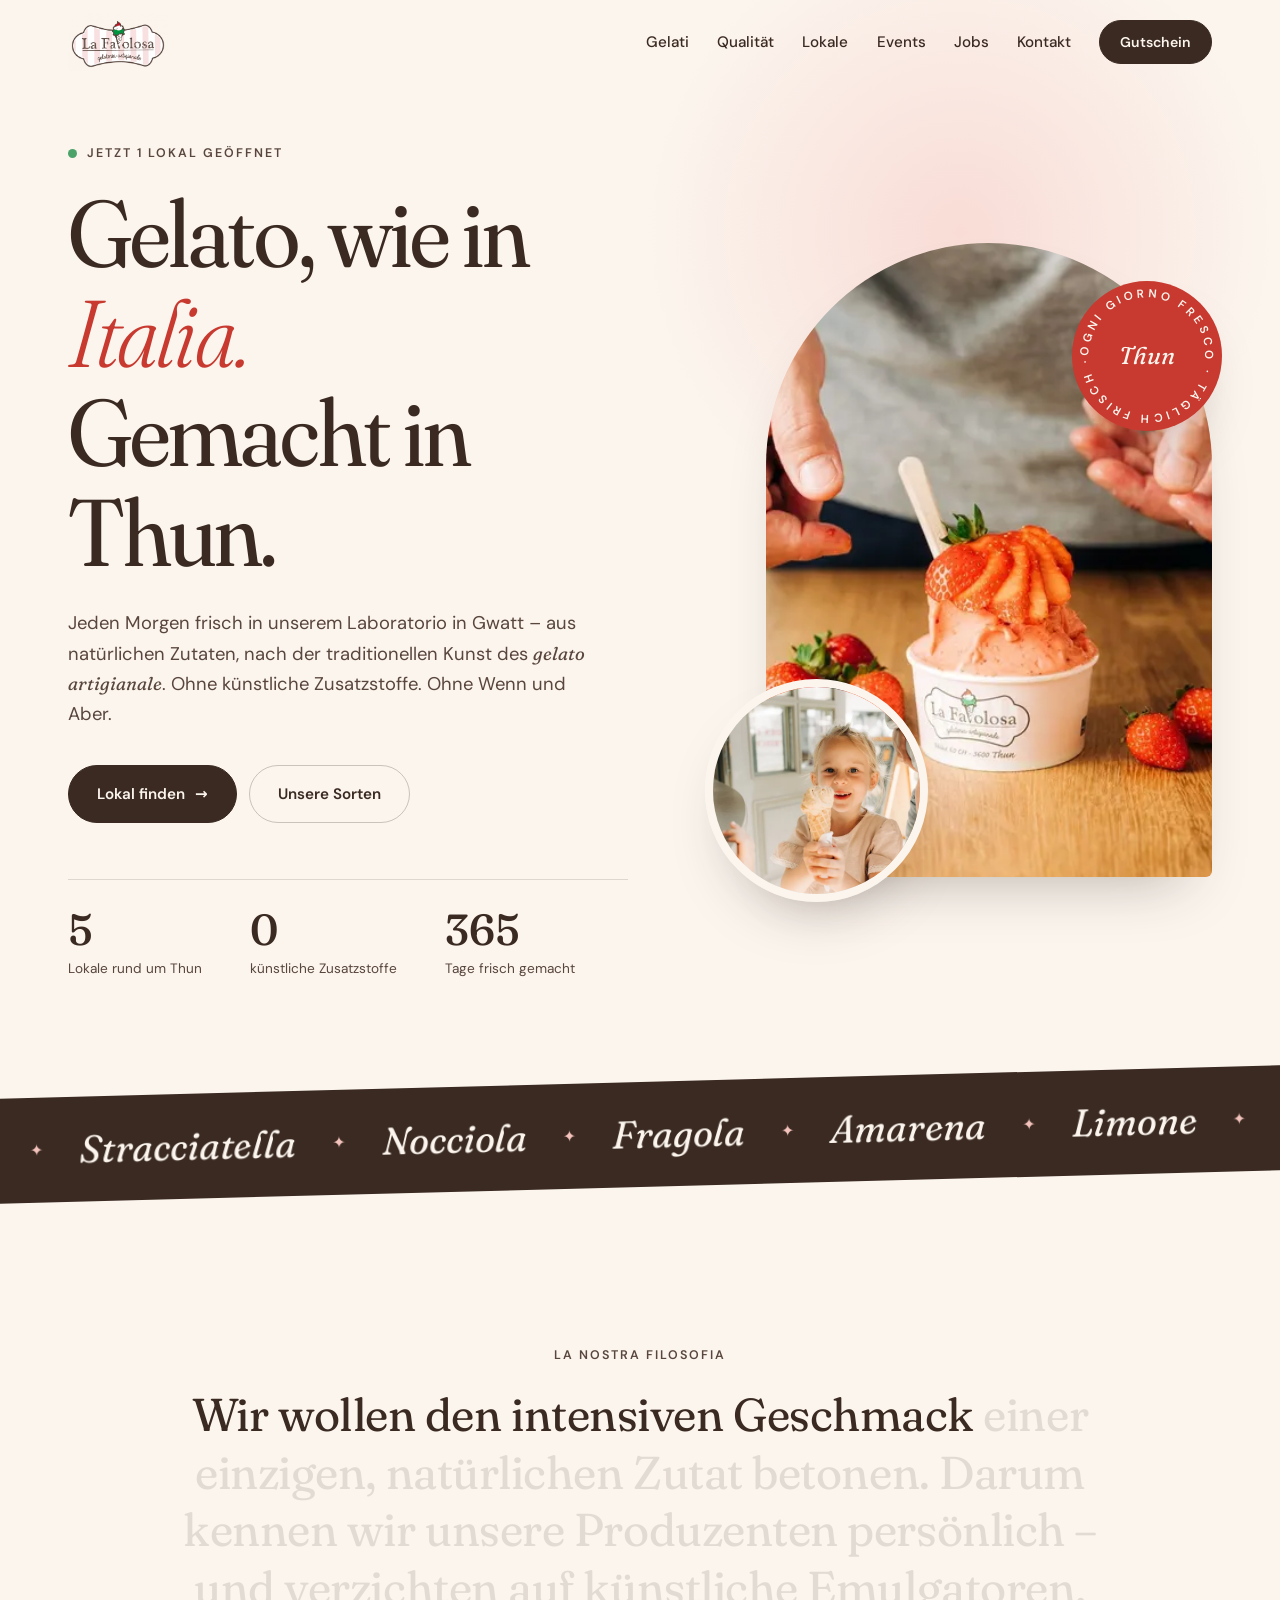
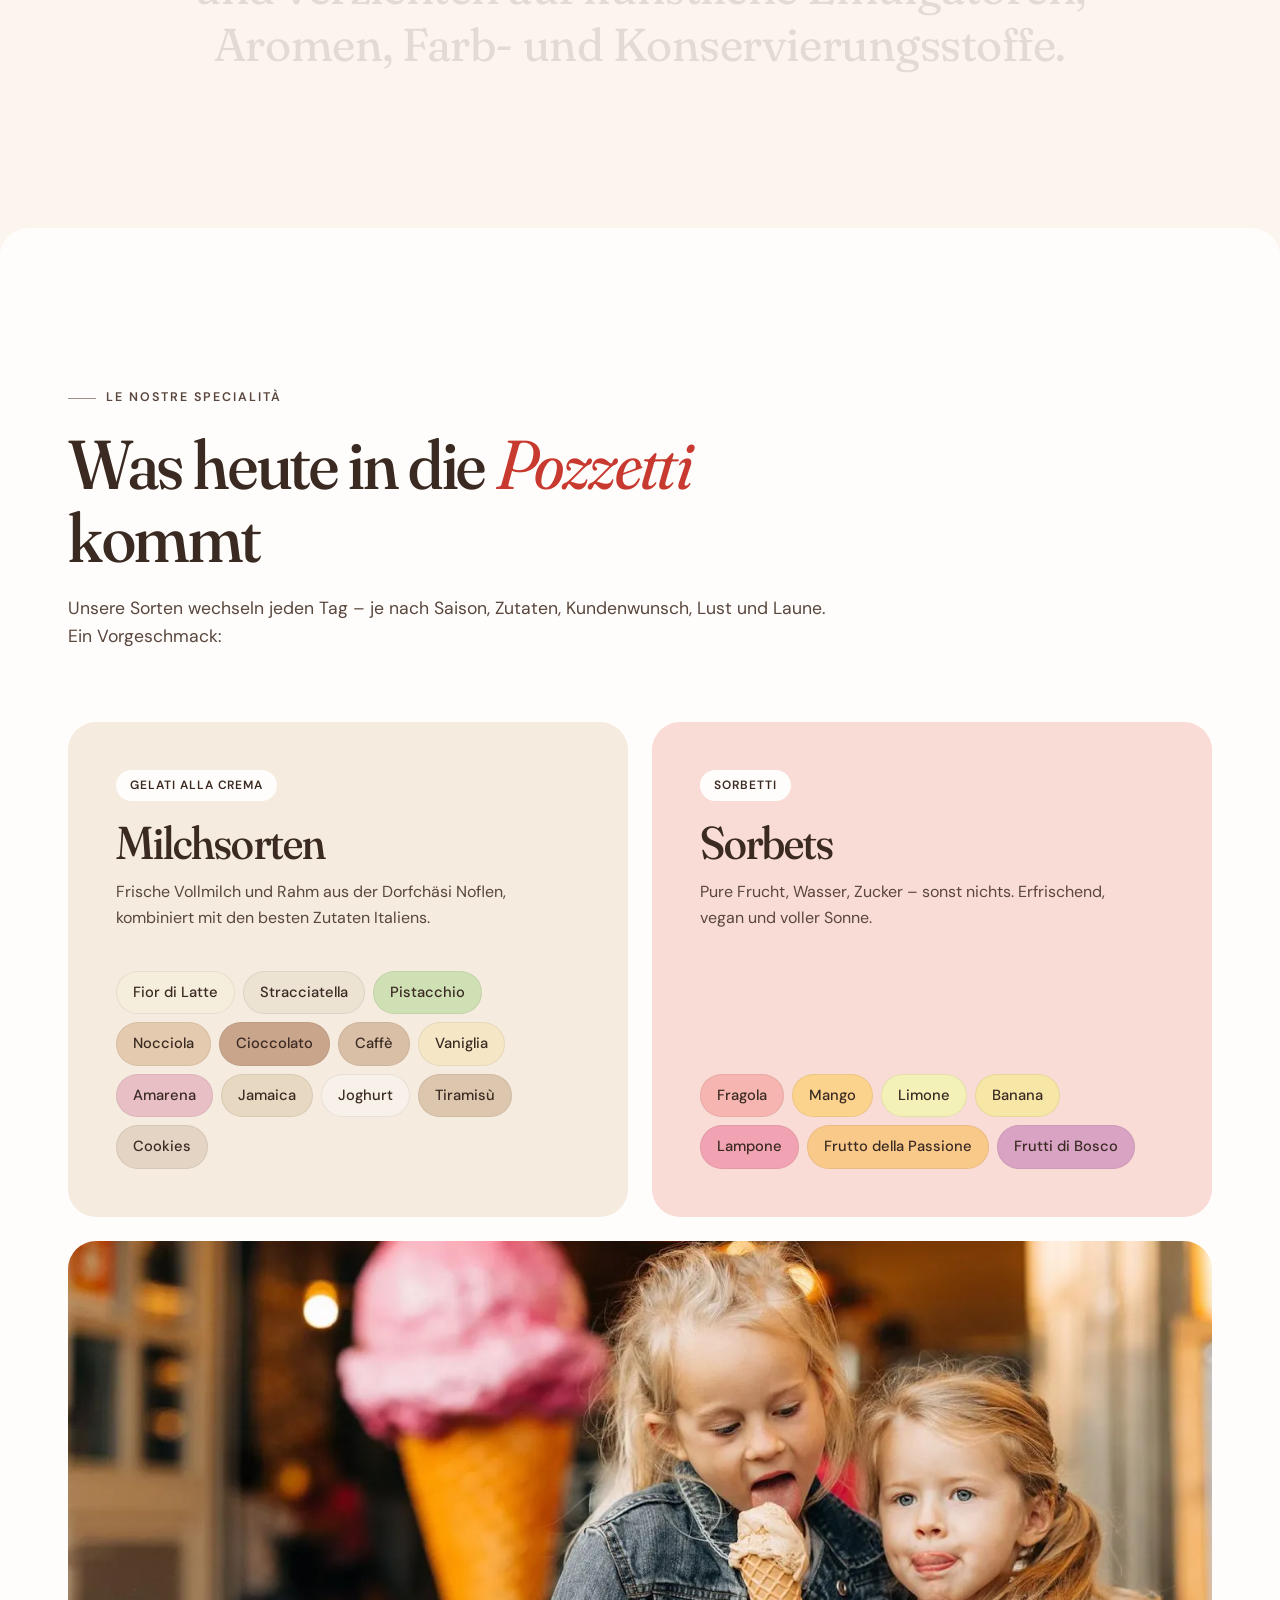
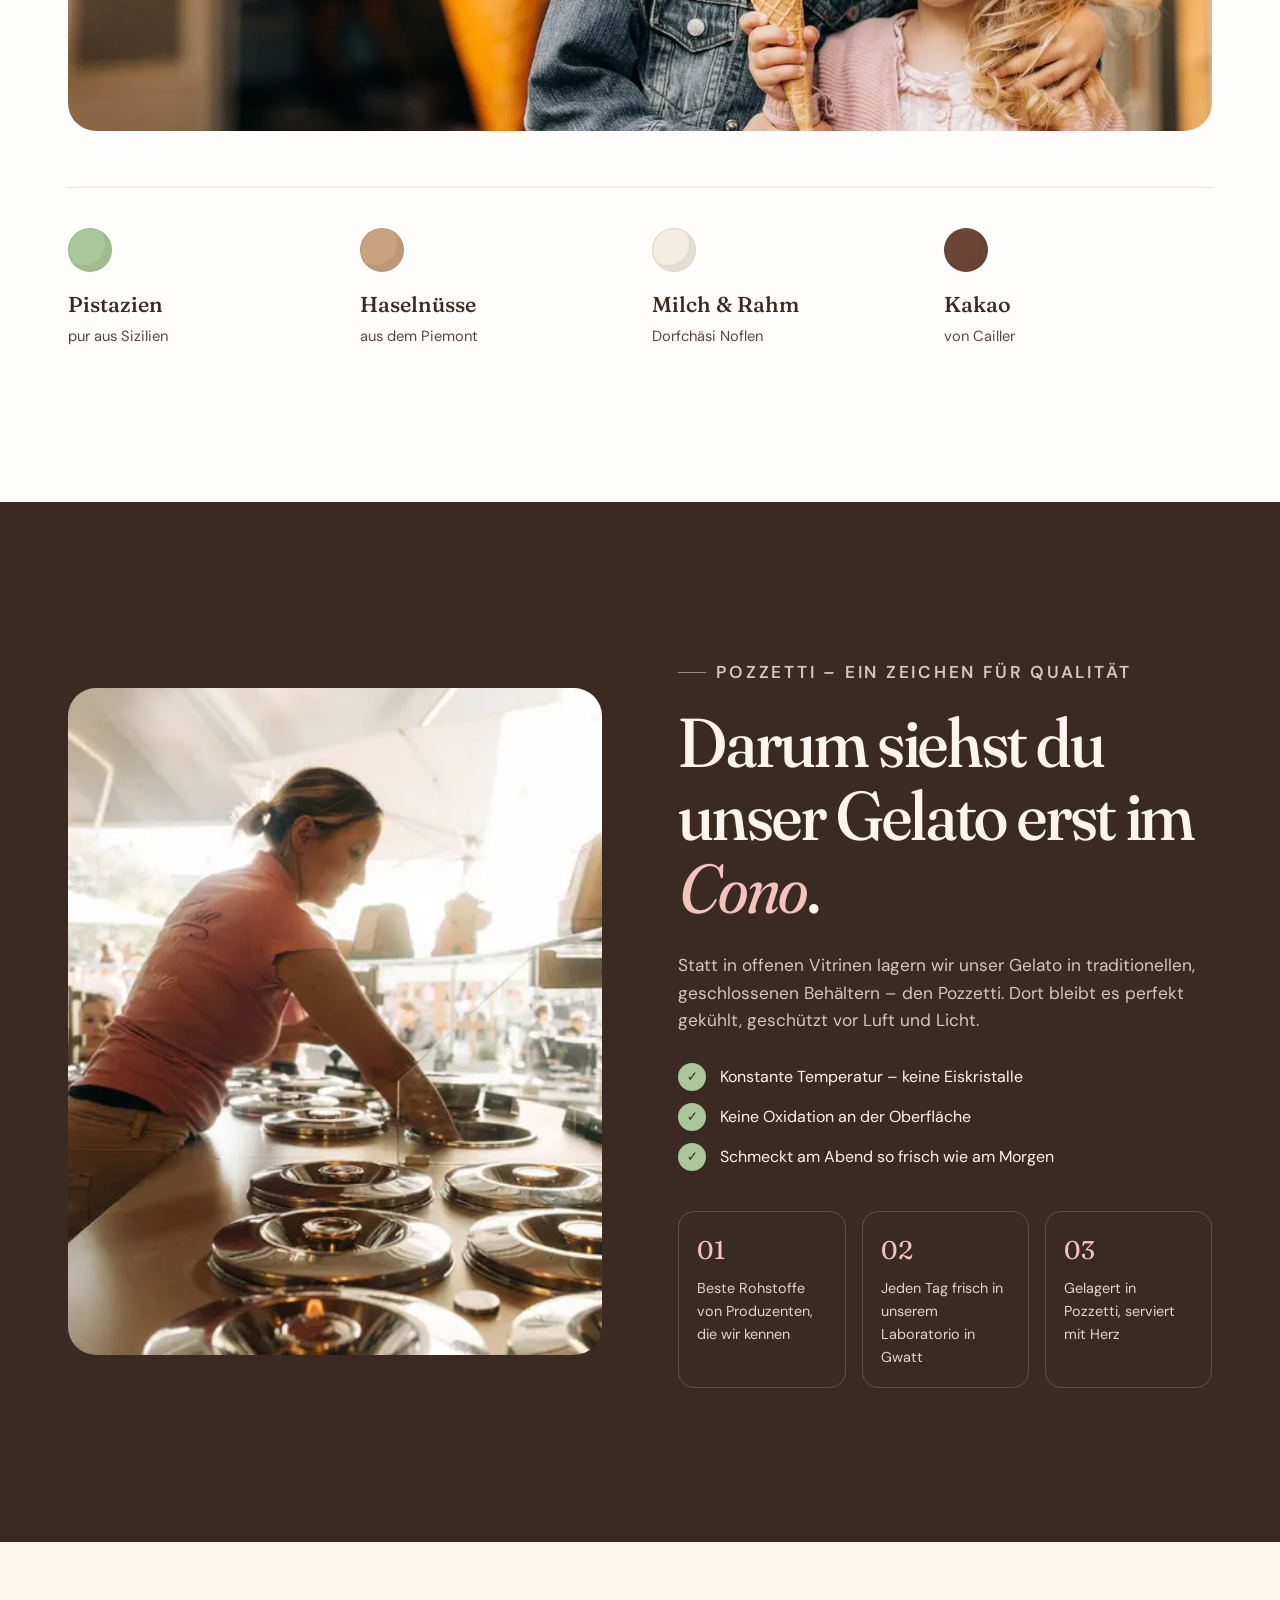
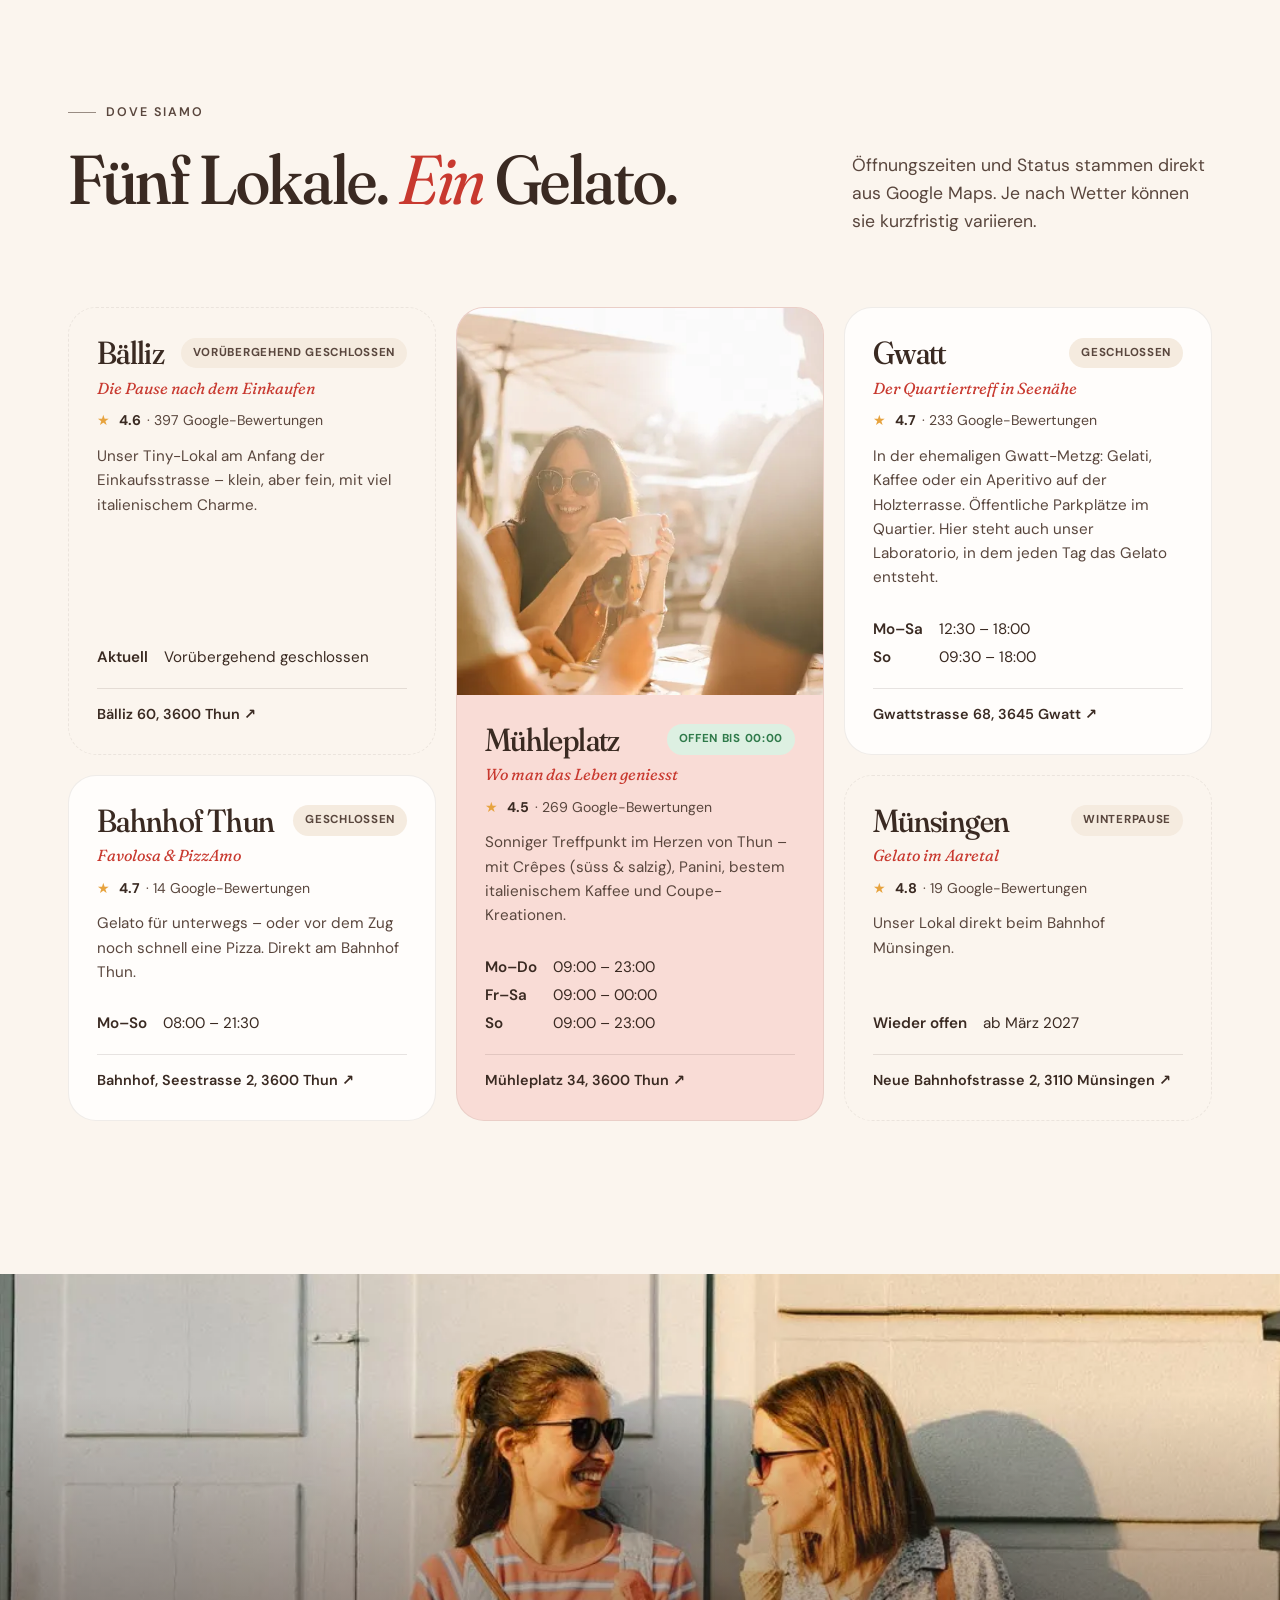
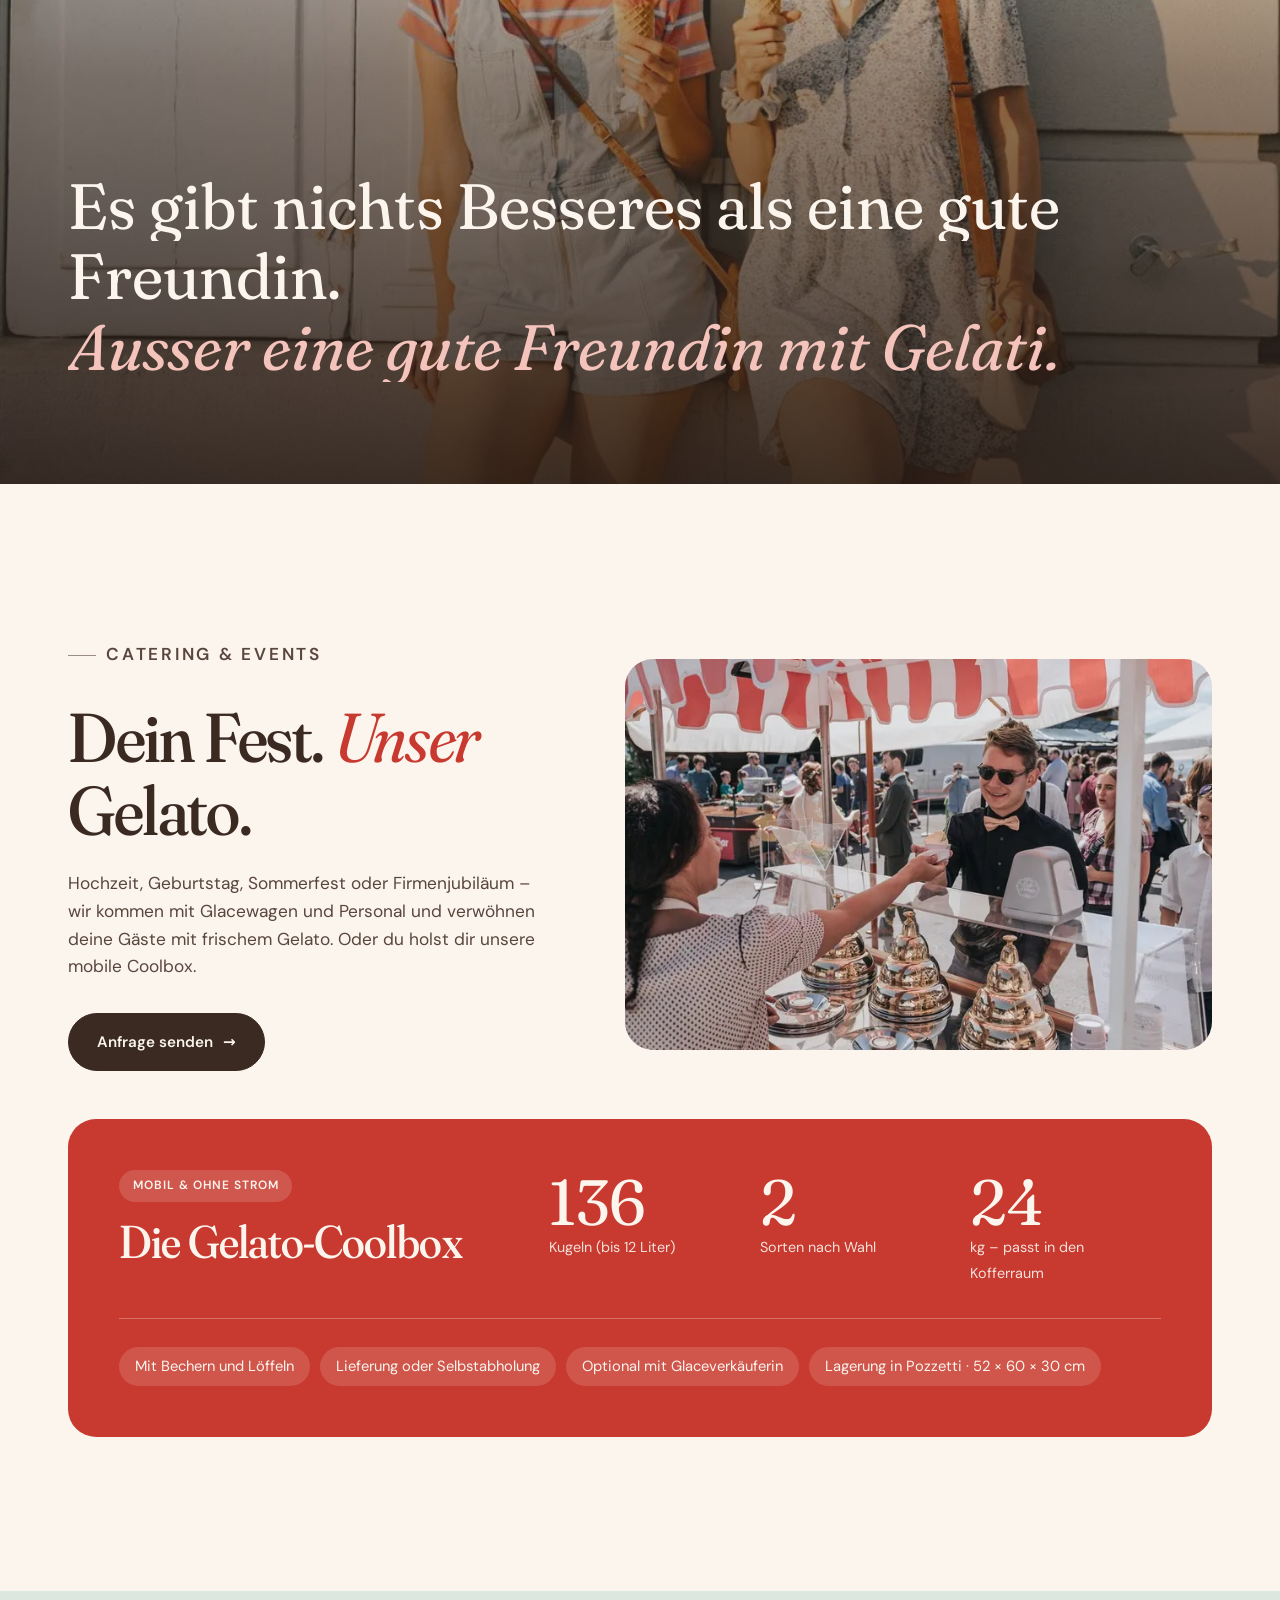
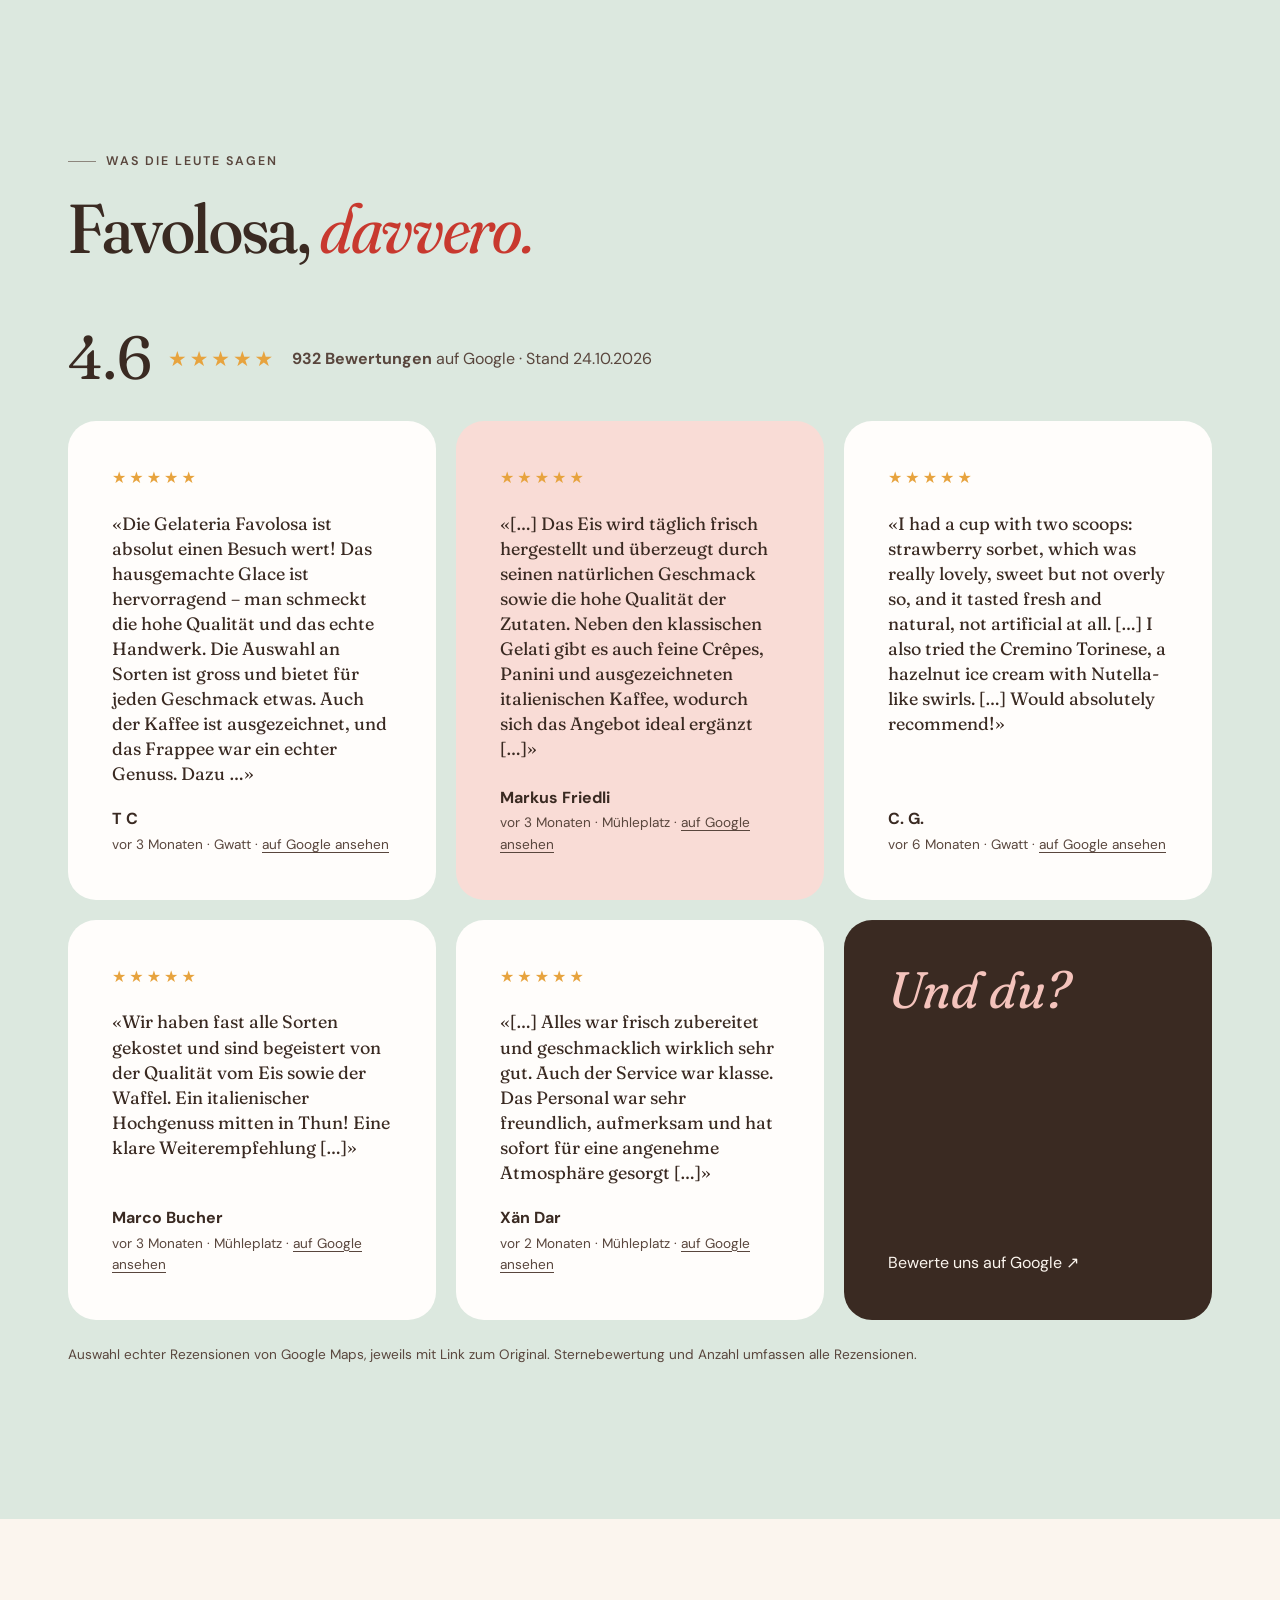
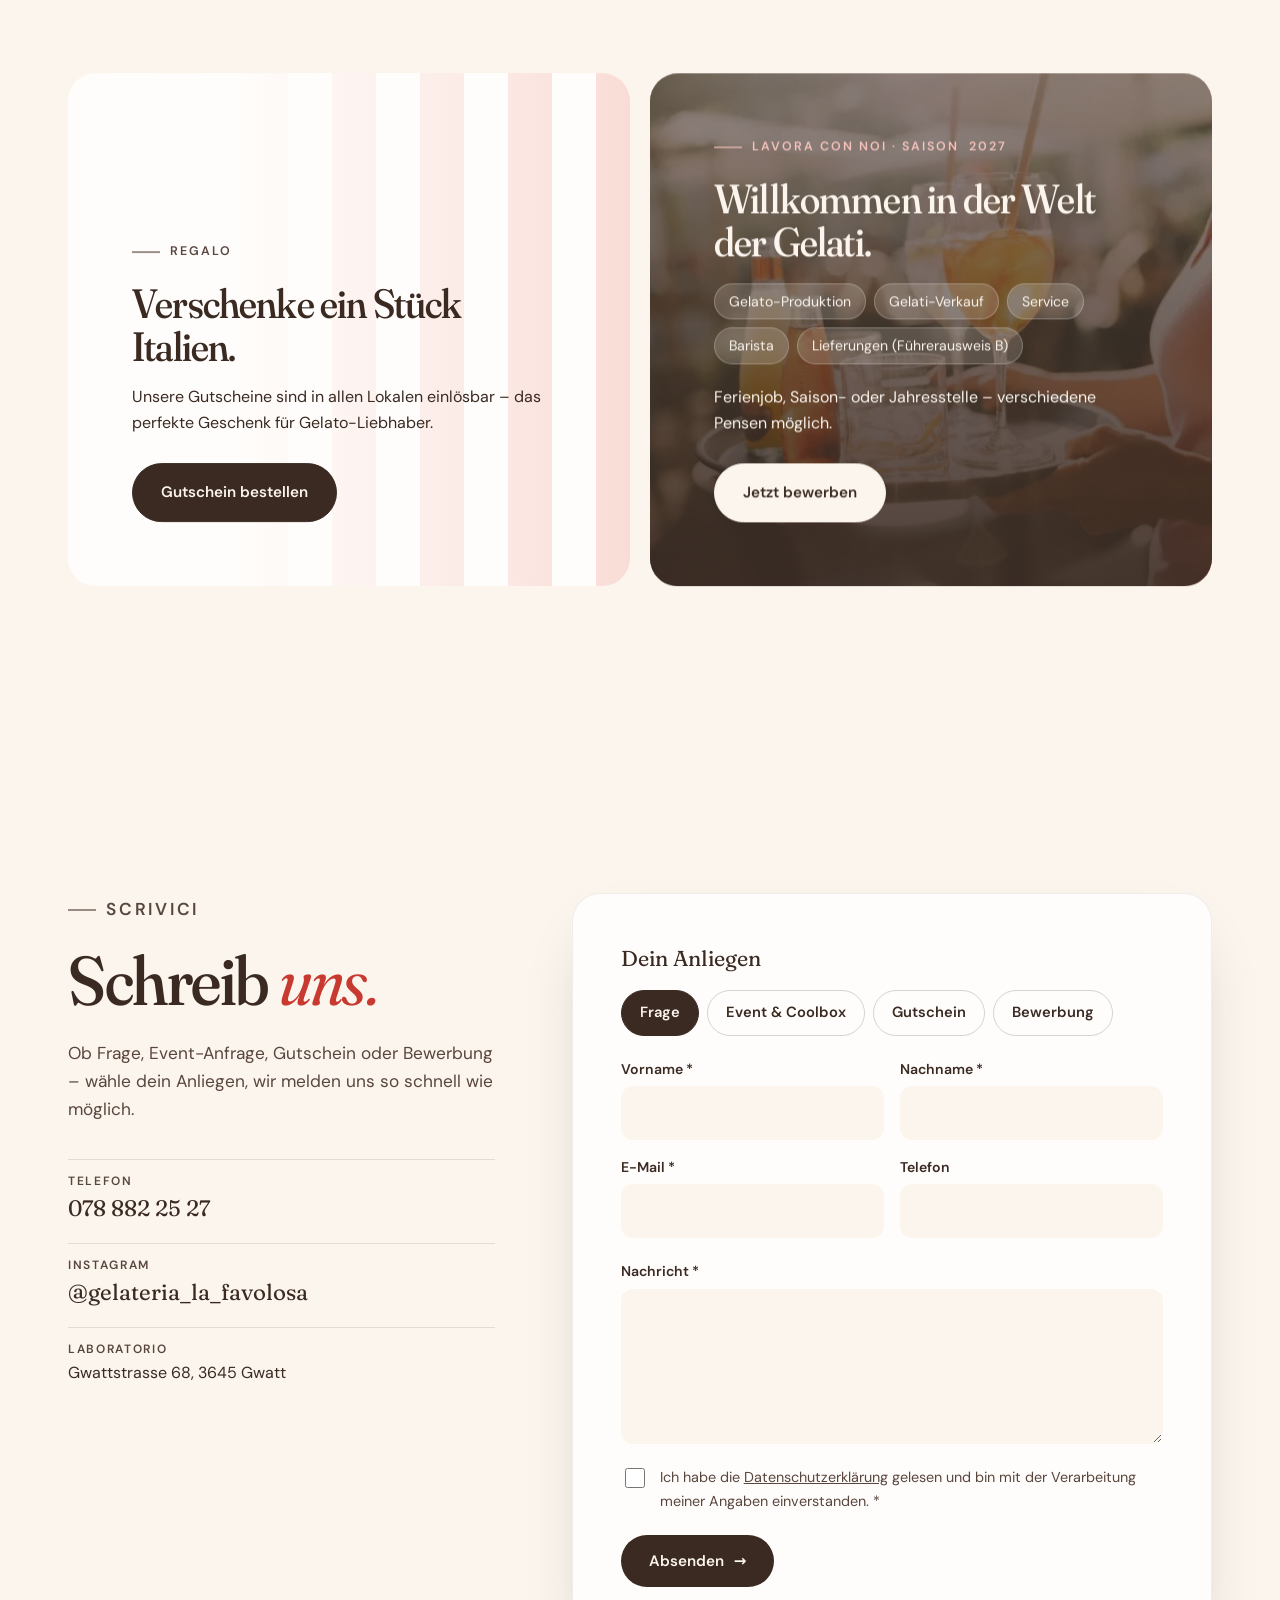
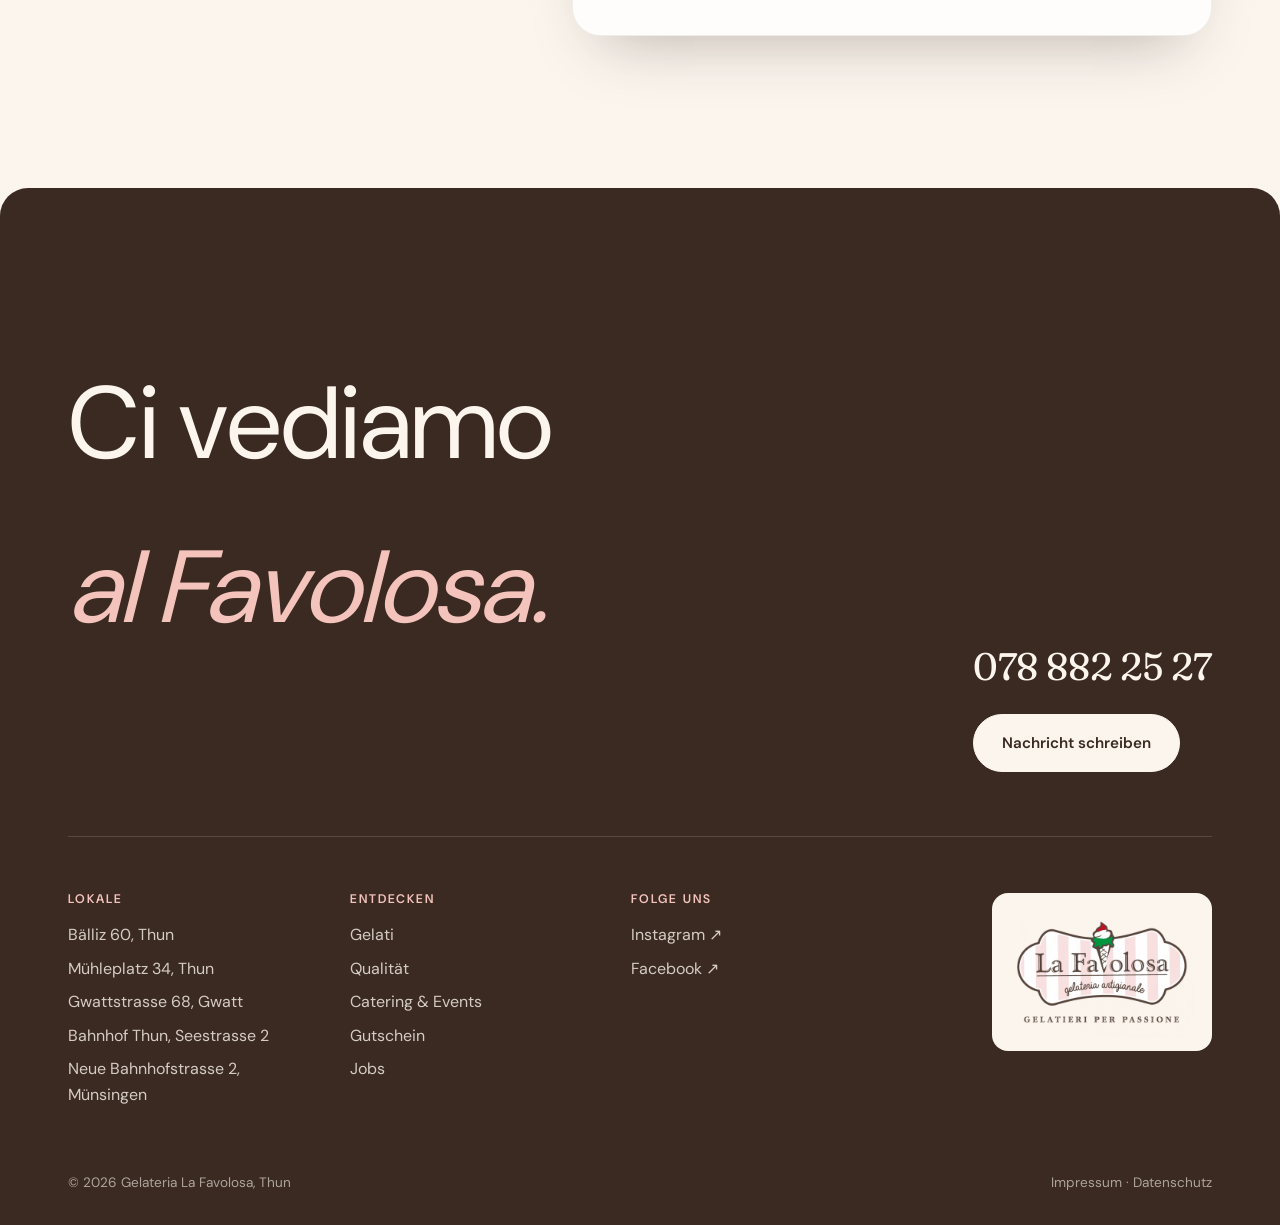
==== commit a12921fd: "Google-Bewertungen und Öffnungszeiten, Labor in Gwatt - google.php: Places-API-Proxy mit Cache (Zeit" ====
--- a/index.html
+++ b/index.html
@@ -4,7 +4,7 @@
   <meta charset="utf-8" />
   <meta name="viewport" content="width=device-width, initial-scale=1" />
   <title>La Favolosa – Gelato Artigianale in Thun | täglich frisch</title>
-  <meta name="description" content="Echtes italienisches Gelato, jeden Tag frisch im eigenen Laboratorio in Thun gemacht – ohne künstliche Zusatzstoffe. 5 Lokale in Thun, Gwatt & Münsingen, Catering & Gelato-Coolbox für Events." />
+  <meta name="description" content="Echtes italienisches Gelato, jeden Tag frisch im eigenen Laboratorio in Gwatt bei Thun gemacht – ohne künstliche Zusatzstoffe. 5 Lokale in Thun, Gwatt & Münsingen, Catering & Gelato-Coolbox für Events." />
   <meta name="theme-color" content="#FBF5EE" />
   <link rel="canonical" href="https://www.favolosa.ch/" />
   <link rel="icon" type="image/png" href="assets/img/apple-touch-icon.png" />
@@ -38,13 +38,13 @@
     "logo": "https://www.favolosa.ch/assets/img/logo.png",
     "servesCuisine": "Italienisches Gelato",
     "priceRange": "CHF",
-    "address": { "@type": "PostalAddress", "streetAddress": "Bälliz 60", "postalCode": "3600", "addressLocality": "Thun", "addressCountry": "CH" },
+    "address": { "@type": "PostalAddress", "streetAddress": "Gwattstrasse 68", "postalCode": "3645", "addressLocality": "Gwatt (Thun)", "addressCountry": "CH" },
     "sameAs": ["https://www.instagram.com/gelateria_la_favolosa/", "https://www.facebook.com/GelateriaLaFavolosa"],
     "department": [
       { "@type": "IceCreamShop", "name": "La Favolosa Bälliz", "address": { "@type": "PostalAddress", "streetAddress": "Bälliz 60", "postalCode": "3600", "addressLocality": "Thun", "addressCountry": "CH" }, "openingHours": "Mo-Su 12:30-17:30" },
-      { "@type": "IceCreamShop", "name": "La Favolosa Mühleplatz", "address": { "@type": "PostalAddress", "streetAddress": "Mühleplatz 34", "postalCode": "3600", "addressLocality": "Thun", "addressCountry": "CH" }, "openingHours": "Mo-Su 09:00-22:00" },
+      { "@type": "IceCreamShop", "name": "La Favolosa Mühleplatz", "address": { "@type": "PostalAddress", "streetAddress": "Mühleplatz 34", "postalCode": "3600", "addressLocality": "Thun", "addressCountry": "CH" }, "openingHours": ["Mo-Th 09:00-23:00", "Fr-Sa 09:00-24:00", "Su 09:00-23:00"] },
       { "@type": "IceCreamShop", "name": "La Favolosa Gwatt", "address": { "@type": "PostalAddress", "streetAddress": "Gwattstrasse 68", "postalCode": "3645", "addressLocality": "Gwatt", "addressCountry": "CH" }, "openingHours": ["Mo-Sa 12:30-18:00", "Su 09:30-18:00"] },
-      { "@type": "IceCreamShop", "name": "La Favolosa Bahnhof Thun", "address": { "@type": "PostalAddress", "streetAddress": "Bahnhof Thun", "postalCode": "3600", "addressLocality": "Thun", "addressCountry": "CH" }, "openingHours": "Mo-Su 08:00-21:30" },
+      { "@type": "IceCreamShop", "name": "La Favolosa Bahnhof Thun", "address": { "@type": "PostalAddress", "streetAddress": "Seestrasse 2", "postalCode": "3600", "addressLocality": "Thun", "addressCountry": "CH" }, "openingHours": "Mo-Su 08:00-21:30" },
       { "@type": "IceCreamShop", "name": "La Favolosa Münsingen", "address": { "@type": "PostalAddress", "streetAddress": "Neue Bahnhofstrasse 2", "postalCode": "3110", "addressLocality": "Münsingen", "addressCountry": "CH" } }
     ]
   }
@@ -87,7 +87,7 @@
             Gelato, wie in <em>Italia.</em><br />Gemacht in Thun.
           </h1>
           <p class="hero__lead">
-            Jeden Morgen frisch in unserem Laboratorio im Bälliz – aus natürlichen Zutaten,
+            Jeden Morgen frisch in unserem Laboratorio in Gwatt – aus natürlichen Zutaten,
             nach der traditionellen Kunst des <em>gelato artigianale</em>. Ohne künstliche Zusatzstoffe. Ohne Wenn und Aber.
           </p>
           <div class="hero__actions">
@@ -211,7 +211,7 @@
           </ul>
           <div class="steps">
             <div><span>01</span>Beste Rohstoffe von Produzenten, die wir kennen</div>
-            <div><span>02</span>Jeden Tag frisch im Laboratorio Bälliz 60</div>
+            <div><span>02</span>Jeden Tag frisch in unserem Laboratorio in Gwatt</div>
             <div><span>03</span>Gelagert in Pozzetti, serviert mit Herz</div>
           </div>
         </div>
@@ -227,14 +227,15 @@
             <p class="eyebrow">Dove siamo</p>
             <h2 class="h2">Fünf Lokale. <em>Ein</em> Gelato.</h2>
           </div>
-          <p class="section__lead">Öffnungszeiten können je nach Wetter variieren. Live-Status basiert auf den regulären Zeiten.</p>
+          <p class="section__lead">Öffnungszeiten und Status stammen direkt aus Google Maps. Je nach Wetter können sie kurzfristig variieren.</p>
         </header>
 
         <div class="locations" id="locations">
           <article class="loc" data-reveal data-loc="baelliz">
             <div class="loc__head"><h3>Bälliz</h3><span class="status">–</span></div>
             <p class="loc__tag">Die Pause nach dem Einkaufen</p>
-            <p class="loc__desc">Unser Tiny-Lokal am Anfang der Einkaufsstrasse – klein, aber fein, mit viel italienischem Charme. Hier ist auch unser Laboratorio.</p>
+            <a class="loc__rating" target="_blank" rel="noopener" hidden></a>
+            <p class="loc__desc">Unser Tiny-Lokal am Anfang der Einkaufsstrasse – klein, aber fein, mit viel italienischem Charme.</p>
             <dl class="loc__hours"><dt>Mo–So</dt><dd>12:30 – 17:30</dd></dl>
             <a class="loc__map" href="https://www.google.com/maps/search/?api=1&amp;query=B%C3%A4lliz+60+3600+Thun" target="_blank" rel="noopener">Bälliz 60, 3600 Thun ↗</a>
           </article>
@@ -247,8 +248,9 @@
             <div class="loc__body">
               <div class="loc__head"><h3>Mühleplatz</h3><span class="status">–</span></div>
               <p class="loc__tag">Wo man das Leben geniesst</p>
+            <a class="loc__rating" target="_blank" rel="noopener" hidden></a>
               <p class="loc__desc">Sonniger Treffpunkt im Herzen von Thun – mit Crêpes (süss &amp; salzig), Panini, bestem italienischem Kaffee und Coupe-Kreationen.</p>
-              <dl class="loc__hours"><dt>Mo–So</dt><dd>09:00 – 22:00</dd></dl>
+              <dl class="loc__hours"><dt>Mo–Do, So</dt><dd>09:00 – 23:00</dd><dt>Fr, Sa</dt><dd>09:00 – 00:00</dd></dl>
               <a class="loc__map" href="https://www.google.com/maps/search/?api=1&amp;query=M%C3%BChleplatz+34+3600+Thun" target="_blank" rel="noopener">Mühleplatz 34, 3600 Thun ↗</a>
             </div>
           </article>
@@ -256,7 +258,8 @@
           <article class="loc" data-reveal data-loc="gwatt">
             <div class="loc__head"><h3>Gwatt</h3><span class="status">–</span></div>
             <p class="loc__tag">Der Quartiertreff in Seenähe</p>
-            <p class="loc__desc">In der ehemaligen Gwatt-Metzg: Gelati, Kaffee oder ein Aperitivo auf der Holzterrasse. Öffentliche Parkplätze im Quartier.</p>
+            <a class="loc__rating" target="_blank" rel="noopener" hidden></a>
+            <p class="loc__desc">In der ehemaligen Gwatt-Metzg: Gelati, Kaffee oder ein Aperitivo auf der Holzterrasse. Öffentliche Parkplätze im Quartier. Hier steht auch unser Laboratorio, in dem jeden Tag das Gelato entsteht.</p>
             <dl class="loc__hours"><dt>Mo–Sa</dt><dd>12:30 – 18:00</dd><dt>So</dt><dd>09:30 – 18:00</dd></dl>
             <a class="loc__map" href="https://www.google.com/maps/search/?api=1&amp;query=Gwattstrasse+68+3645+Gwatt" target="_blank" rel="noopener">Gwattstrasse 68, 3645 Gwatt ↗</a>
           </article>
@@ -264,14 +267,16 @@
           <article class="loc" data-reveal data-loc="bahnhof">
             <div class="loc__head"><h3>Bahnhof Thun</h3><span class="status">–</span></div>
             <p class="loc__tag">Favolosa &amp; PizzAmo</p>
+            <a class="loc__rating" target="_blank" rel="noopener" hidden></a>
             <p class="loc__desc">Gelato für unterwegs – oder vor dem Zug noch schnell eine Pizza. Direkt am Bahnhof Thun.</p>
             <dl class="loc__hours"><dt>Mo–So</dt><dd>08:00 – 21:30</dd></dl>
-            <a class="loc__map" href="https://www.google.com/maps/search/?api=1&amp;query=Bahnhof+Thun" target="_blank" rel="noopener">Bahnhof, 3600 Thun ↗</a>
+            <a class="loc__map" href="https://www.google.com/maps/search/?api=1&amp;query=Gelateria+La+Favolosa+SBB+Seestrasse+2+3600+Thun" target="_blank" rel="noopener">Bahnhof, Seestrasse 2, 3600 Thun ↗</a>
           </article>
 
           <article class="loc" data-reveal data-loc="muensingen">
             <div class="loc__head"><h3>Münsingen</h3><span class="status">–</span></div>
             <p class="loc__tag">Gelato im Aaretal</p>
+            <a class="loc__rating" target="_blank" rel="noopener" hidden></a>
             <p class="loc__desc">Unser Lokal direkt beim Bahnhof Münsingen.</p>
             <dl class="loc__hours"><dt>Saison</dt><dd>März – Oktober</dd></dl>
             <a class="loc__map" href="https://www.google.com/maps/search/?api=1&amp;query=Neue+Bahnhofstrasse+2+3110+M%C3%BCnsingen" target="_blank" rel="noopener">Neue Bahnhofstrasse 2, 3110 Münsingen ↗</a>
@@ -337,22 +342,14 @@
           <p class="eyebrow">Was die Leute sagen</p>
           <h2 class="h2">Favolosa, <em>davvero.</em></h2>
         </header>
-        <div class="voices__grid">
-          <figure class="voice" data-reveal>
-            <div class="stars" aria-label="5 von 5 Sternen">★★★★★</div>
-            <blockquote>«Ein Besuch bei Favolosa ist für unsere Familie ein absolutes Highlight! Unsere Kids haben sich schon durch die halbe Gelati-Palette gegessen und haben ihre 3 Lieblingssorten.»</blockquote>
-            <figcaption>Sarah R.</figcaption>
-          </figure>
-          <figure class="voice voice--pink" data-reveal>
-            <div class="stars" aria-label="5 von 5 Sternen">★★★★★</div>
-            <blockquote>«Eure Gelati ist und bleibt die beste von Thun und der ganzen Schweiz! Dazu schätzen wir auch eure zuvorkommende und herzliche Art.»</blockquote>
-            <figcaption>Simona</figcaption>
-          </figure>
+        <div class="voices__summary" id="voicesSummary" hidden></div>
+        <div class="voices__grid" id="voices">
           <a class="voice voice--cta" data-reveal href="https://www.google.com/search?q=Gelateria+La+Favolosa+Thun" target="_blank" rel="noopener">
             <span class="voice__big">Und du?</span>
             <span>Bewerte uns auf Google ↗</span>
           </a>
         </div>
+        <p class="voices__note">Auswahl echter Rezensionen von Google Maps, jeweils mit Link zum Original. Sternebewertung und Anzahl umfassen alle Rezensionen.</p>
       </div>
     </section>
 
@@ -387,7 +384,7 @@
           <ul class="contact__direct">
             <li><span>Telefon</span><a href="tel:+41788822527">078 882 25 27</a></li>
             <li><span>Instagram</span><a href="https://www.instagram.com/gelateria_la_favolosa/" target="_blank" rel="noopener">@gelateria_la_favolosa</a></li>
-            <li><span>Laboratorio</span>Bälliz 60, 3600 Thun</li>
+            <li><span>Laboratorio</span>Gwattstrasse 68, 3645 Gwatt</li>
           </ul>
         </div>
 
@@ -496,7 +493,7 @@
             <li>Bälliz 60, Thun</li>
             <li>Mühleplatz 34, Thun</li>
             <li>Gwattstrasse 68, Gwatt</li>
-            <li>Bahnhof Thun</li>
+            <li>Bahnhof Thun, Seestrasse 2</li>
             <li>Neue Bahnhofstrasse 2, Münsingen</li>
           </ul>
         </div>
@@ -527,6 +524,7 @@
   </footer>
 
   <script src="content.js"></script>
+  <script src="google-snapshot.js"></script>
   <script src="assets/vendor/gsap.min.js"></script>
   <script src="assets/vendor/ScrollTrigger.min.js"></script>
   <script src="assets/vendor/SplitText.min.js"></script>
--- a/assets/css/styles.css
+++ b/assets/css/styles.css
@@ -230,6 +230,10 @@
 .loc__head { display: flex; justify-content: space-between; align-items: center; gap: 12px; }
 .loc h3 { font-size: 2rem; }
 .loc__tag { font-family: var(--ff-display); font-style: italic; color: var(--fragola); margin: 6px 0 14px; }
+.loc__rating { display: inline-flex; align-items: center; gap: 6px; margin: -6px 0 12px; font-size: .88rem; color: var(--cocoa-2); text-decoration: none; }
+.loc__rating[hidden] { display: none; }
+.loc__rating:hover strong { text-decoration: underline; text-underline-offset: 3px; }
+.loc__rating strong { color: var(--cocoa); }
 .loc__desc { color: var(--cocoa-2); font-size: .95rem; }
 .loc__hours { display: grid; grid-template-columns: auto 1fr; gap: 4px 16px; margin: auto 0 18px; padding-top: 12px; font-size: .95rem; }
 .loc__hours dt { font-weight: 600; }
@@ -266,10 +270,20 @@
 
 /* ---------- Voices ---------- */
 .voices { background: var(--menta); }
-.voices__grid { display: grid; grid-template-columns: 1fr 1fr .7fr; gap: 20px; }
+.voices__summary { display: flex; align-items: center; flex-wrap: wrap; gap: 6px 16px; margin: -8px 0 32px; }
+.voices__score { font-family: var(--ff-display); font-size: clamp(2.6rem, 5vw, 3.8rem); line-height: 1; }
+.voices__summary .stars { font-size: 1.3rem; }
+.voices__meta { color: var(--cocoa-2); }
+.voices__note { margin: 24px 0 0; font-size: .85rem; color: var(--cocoa-2); }
+.voices__grid { display: grid; grid-template-columns: repeat(3, 1fr); gap: 20px; }
 .voice { margin: 0; background: var(--white); border-radius: var(--radius); padding: clamp(28px, 3.5vw, 44px); display: flex; flex-direction: column; gap: 20px; }
-.voice blockquote { margin: 0; font-family: var(--ff-display); font-size: clamp(1.2rem, 1.8vw, 1.5rem); line-height: 1.35; flex: 1; }
-.voice figcaption { font-weight: 600; }
+.voice blockquote { margin: 0; font-family: var(--ff-display); font-size: clamp(1.05rem, 1.4vw, 1.25rem); line-height: 1.4; flex: 1; }
+.voice figcaption { display: flex; flex-direction: column; gap: 2px; }
+.voice figcaption span { font-size: .85rem; font-weight: 400; color: var(--cocoa-2); }
+.voice figcaption a { color: inherit; text-underline-offset: 3px; }
+.voice[data-google] { animation: voice-in .7s var(--ease) both; }
+@keyframes voice-in { from { opacity: 0; transform: translateY(24px); } }
+@media (prefers-reduced-motion: reduce) { .voice[data-google] { animation: none; } }
 .voice--pink { background: var(--rosa-2); }
 .stars { color: #E7A33E; letter-spacing: 3px; }
 .voice--cta { background: var(--cocoa); color: var(--cream); text-decoration: none; justify-content: space-between; transition: transform .5s var(--ease); }
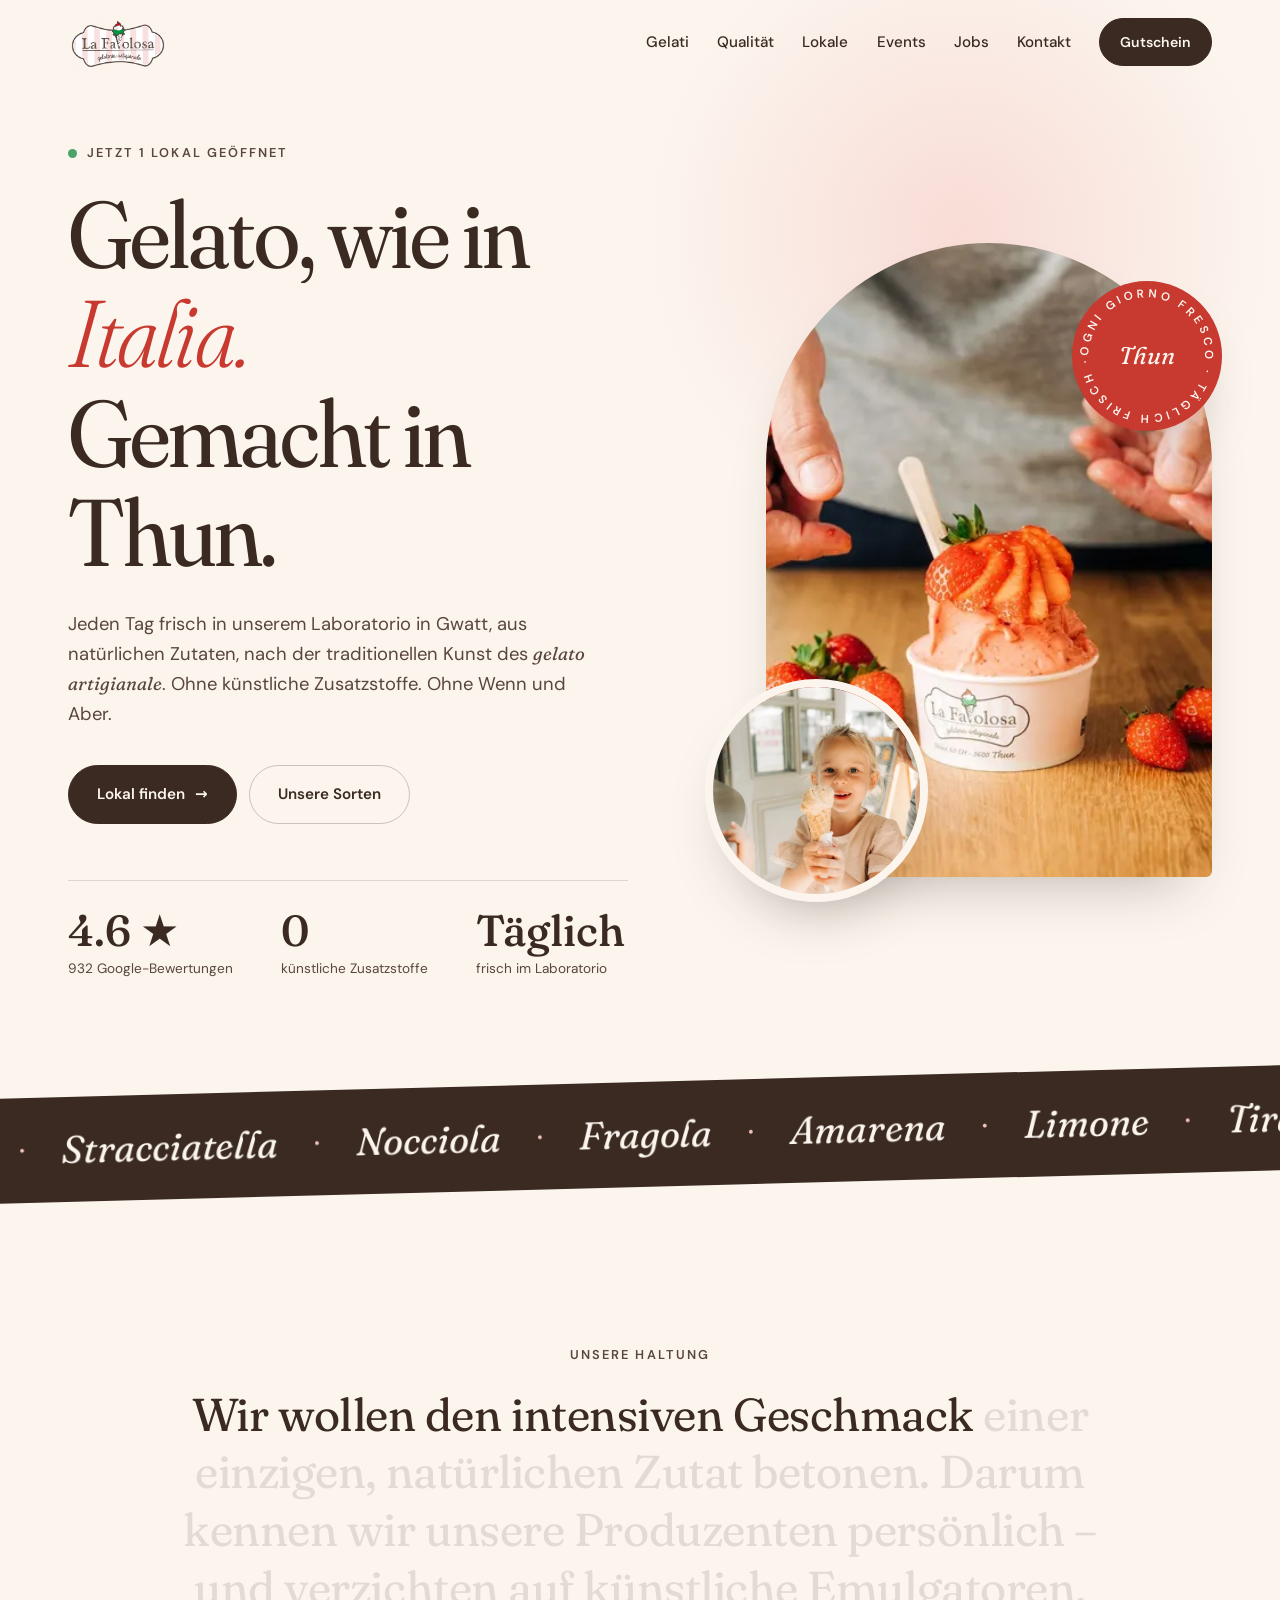
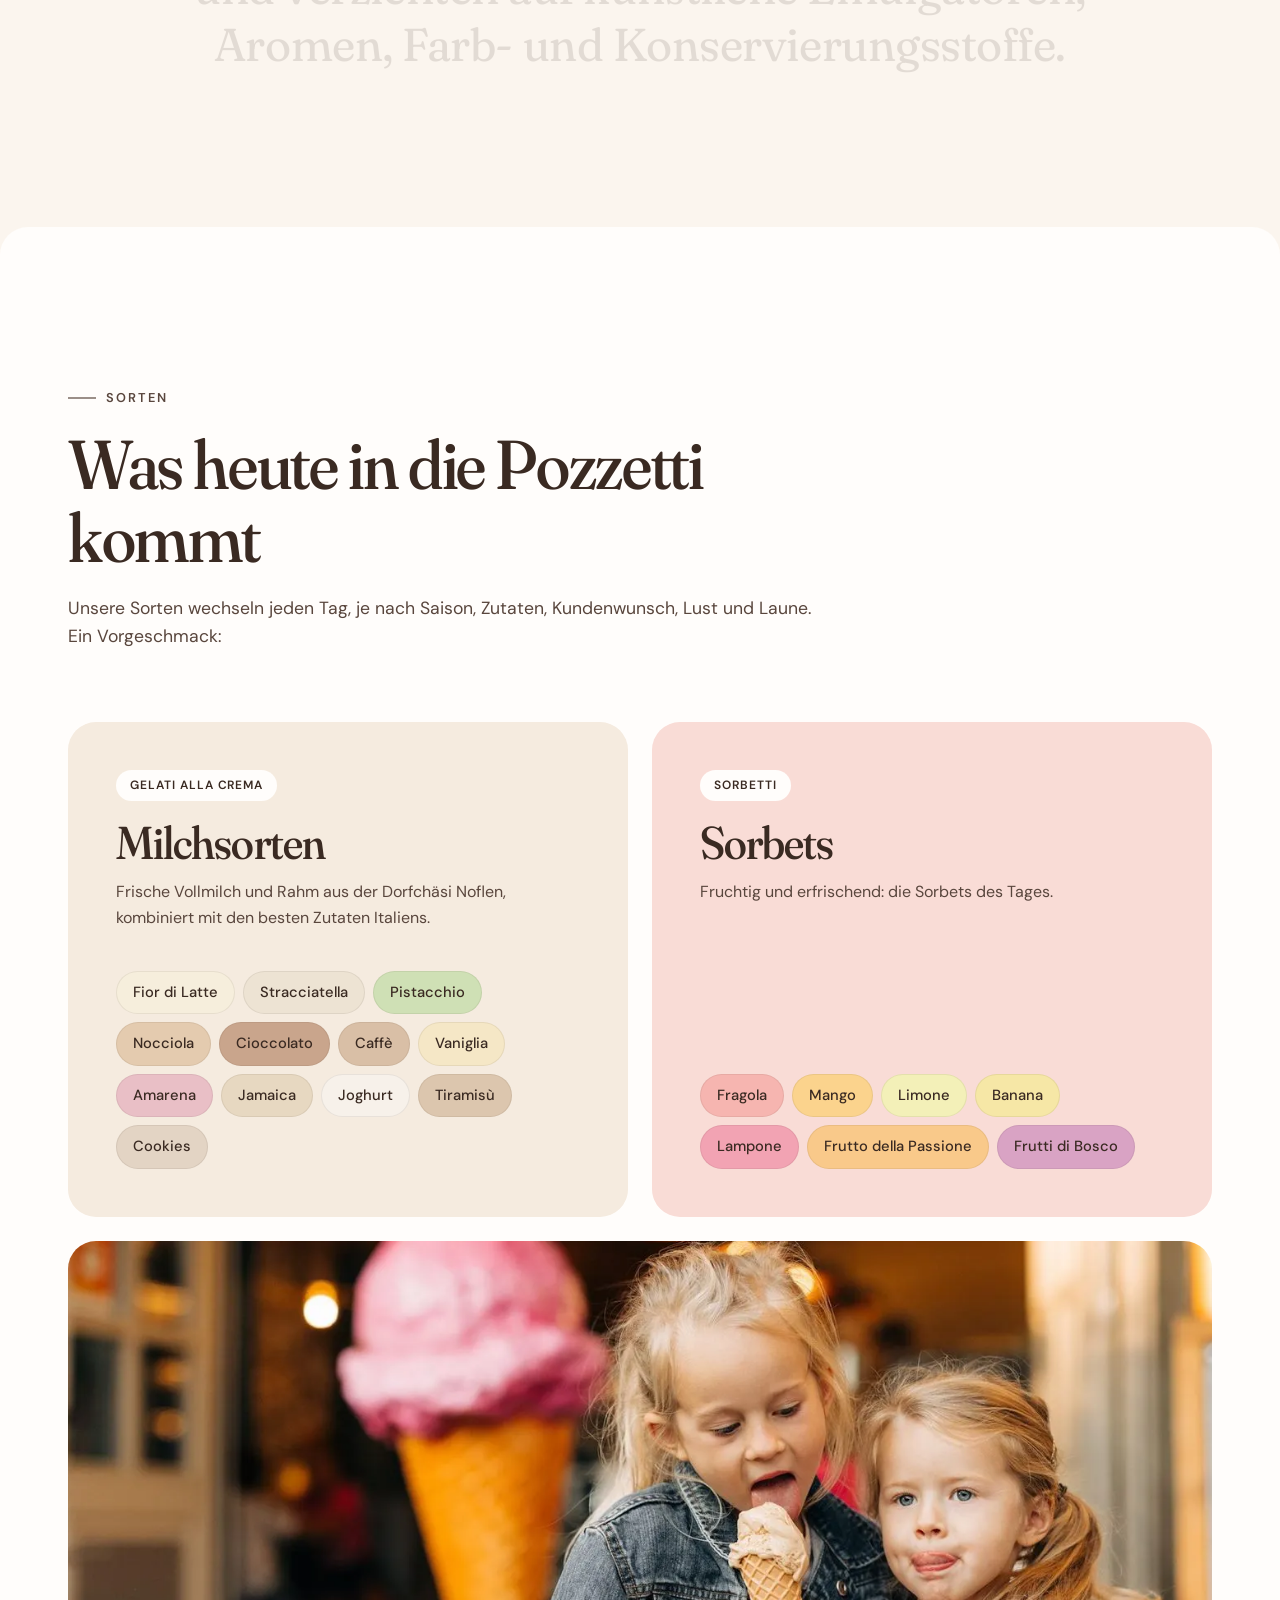
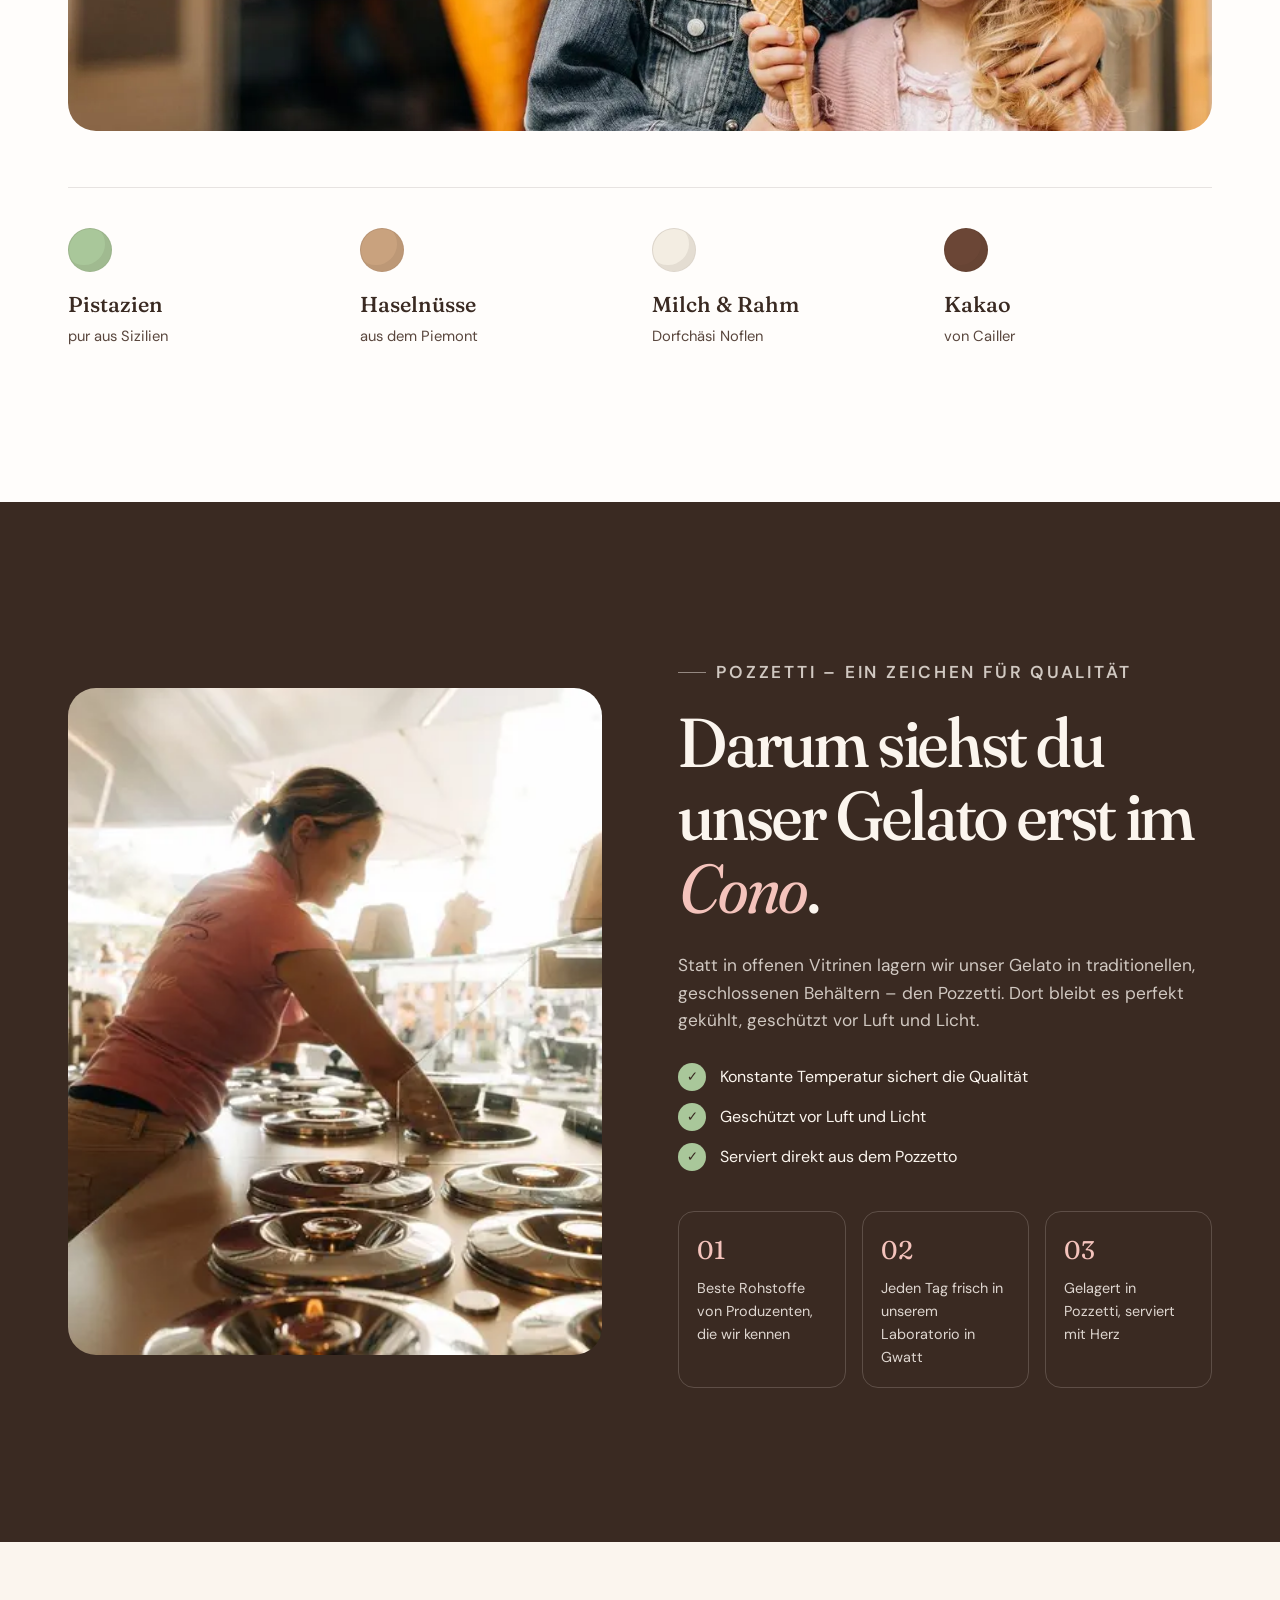
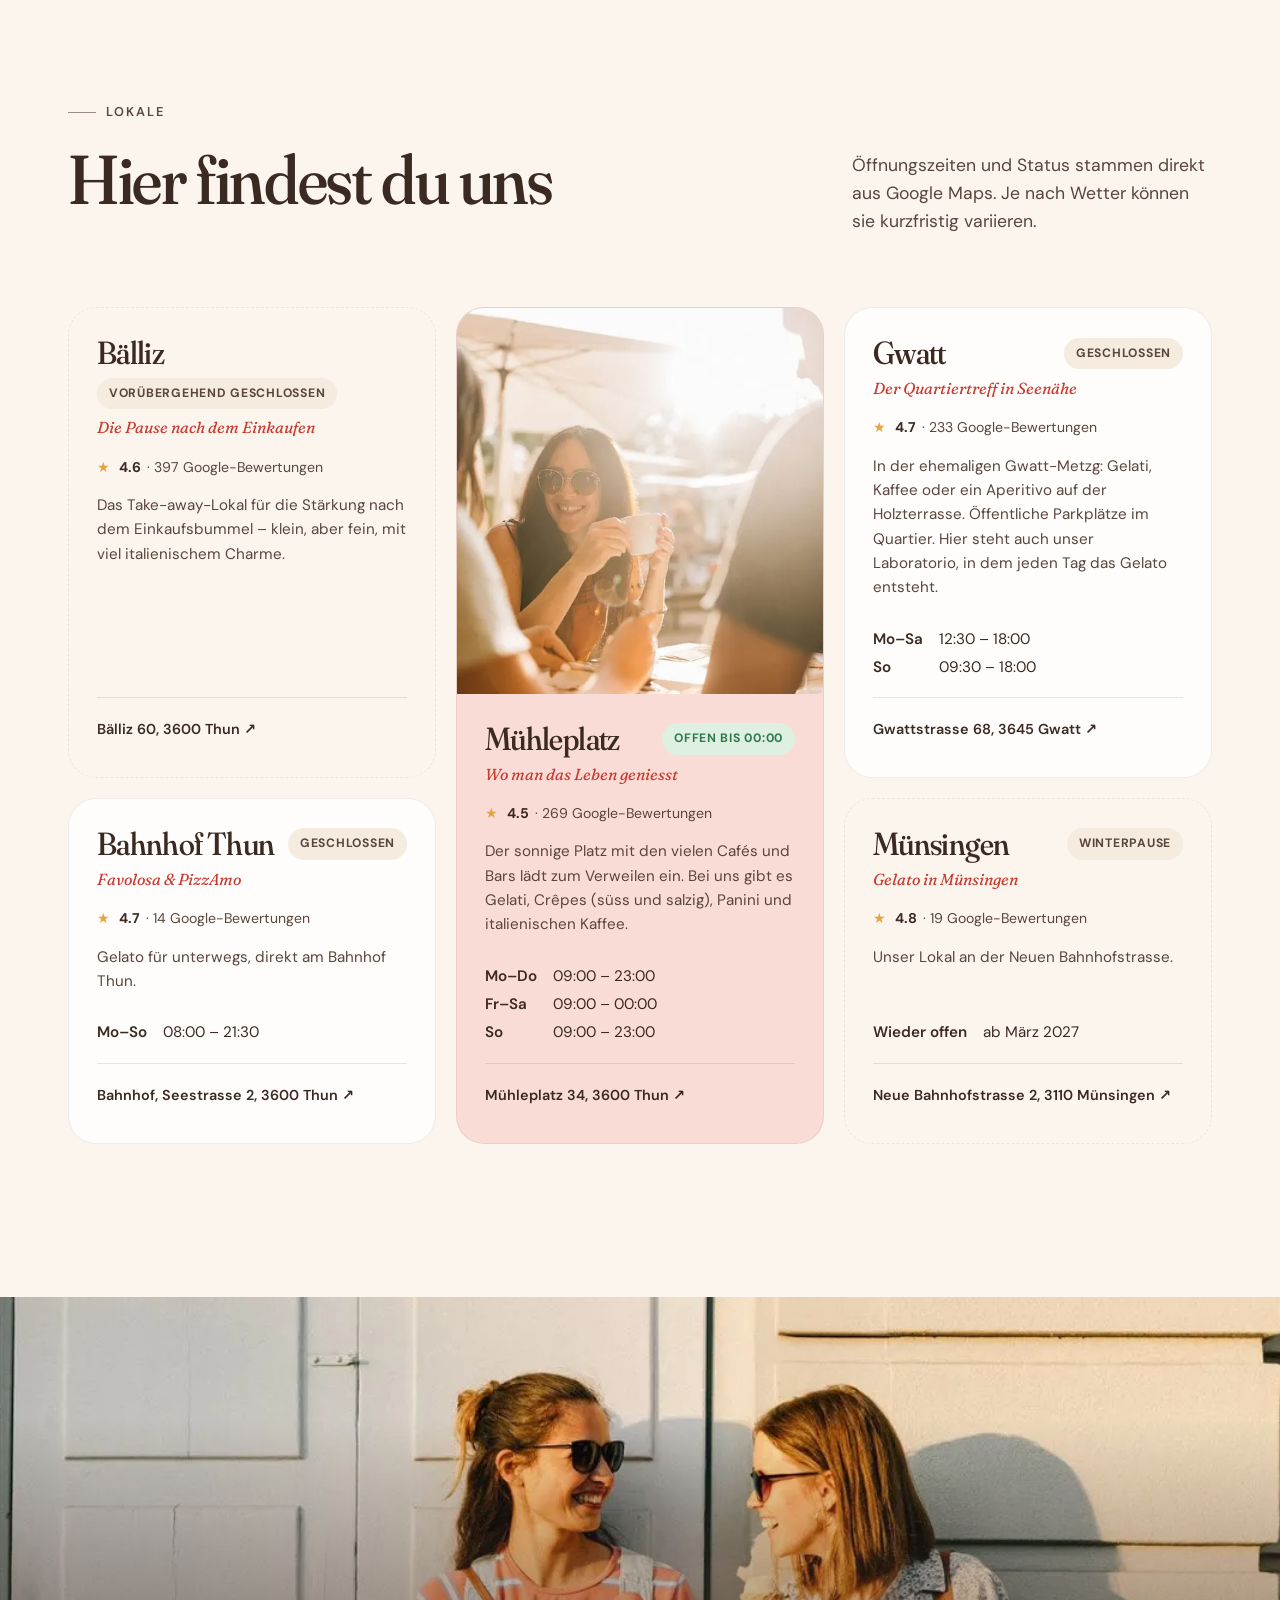
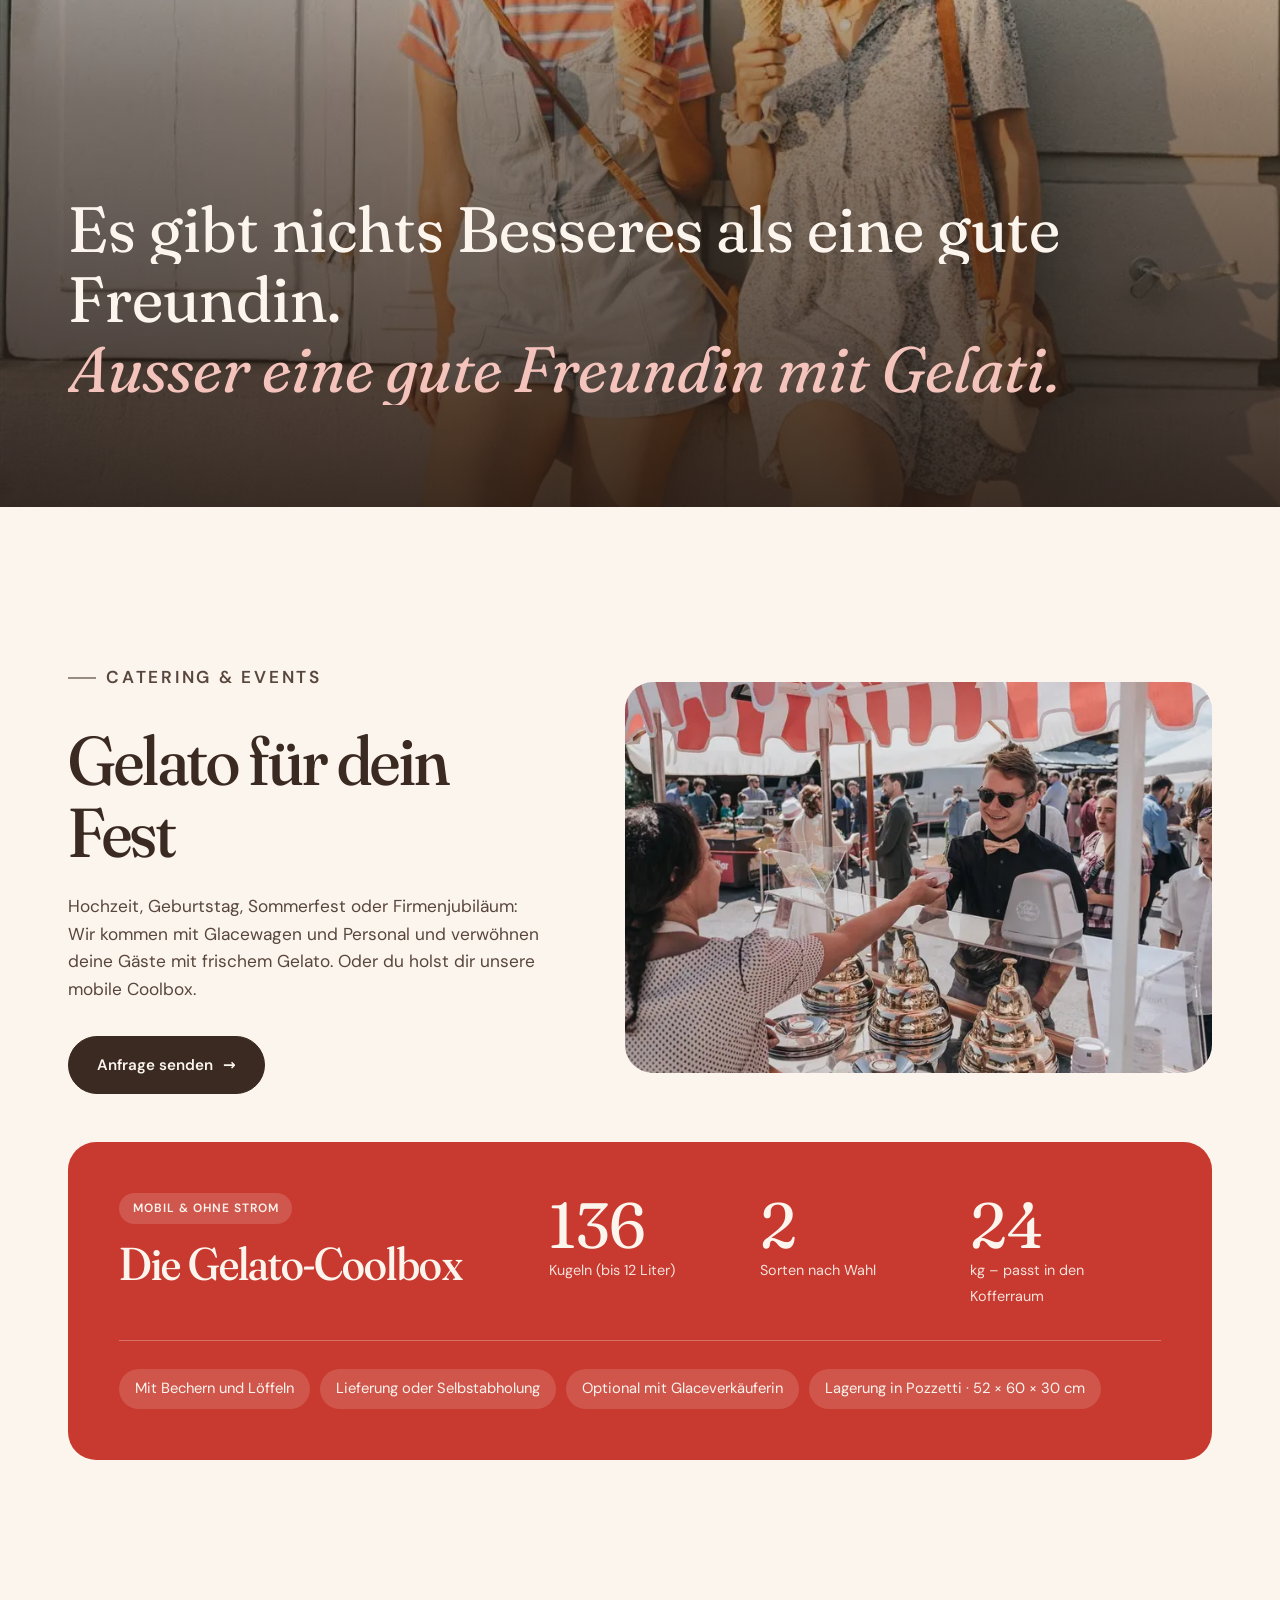
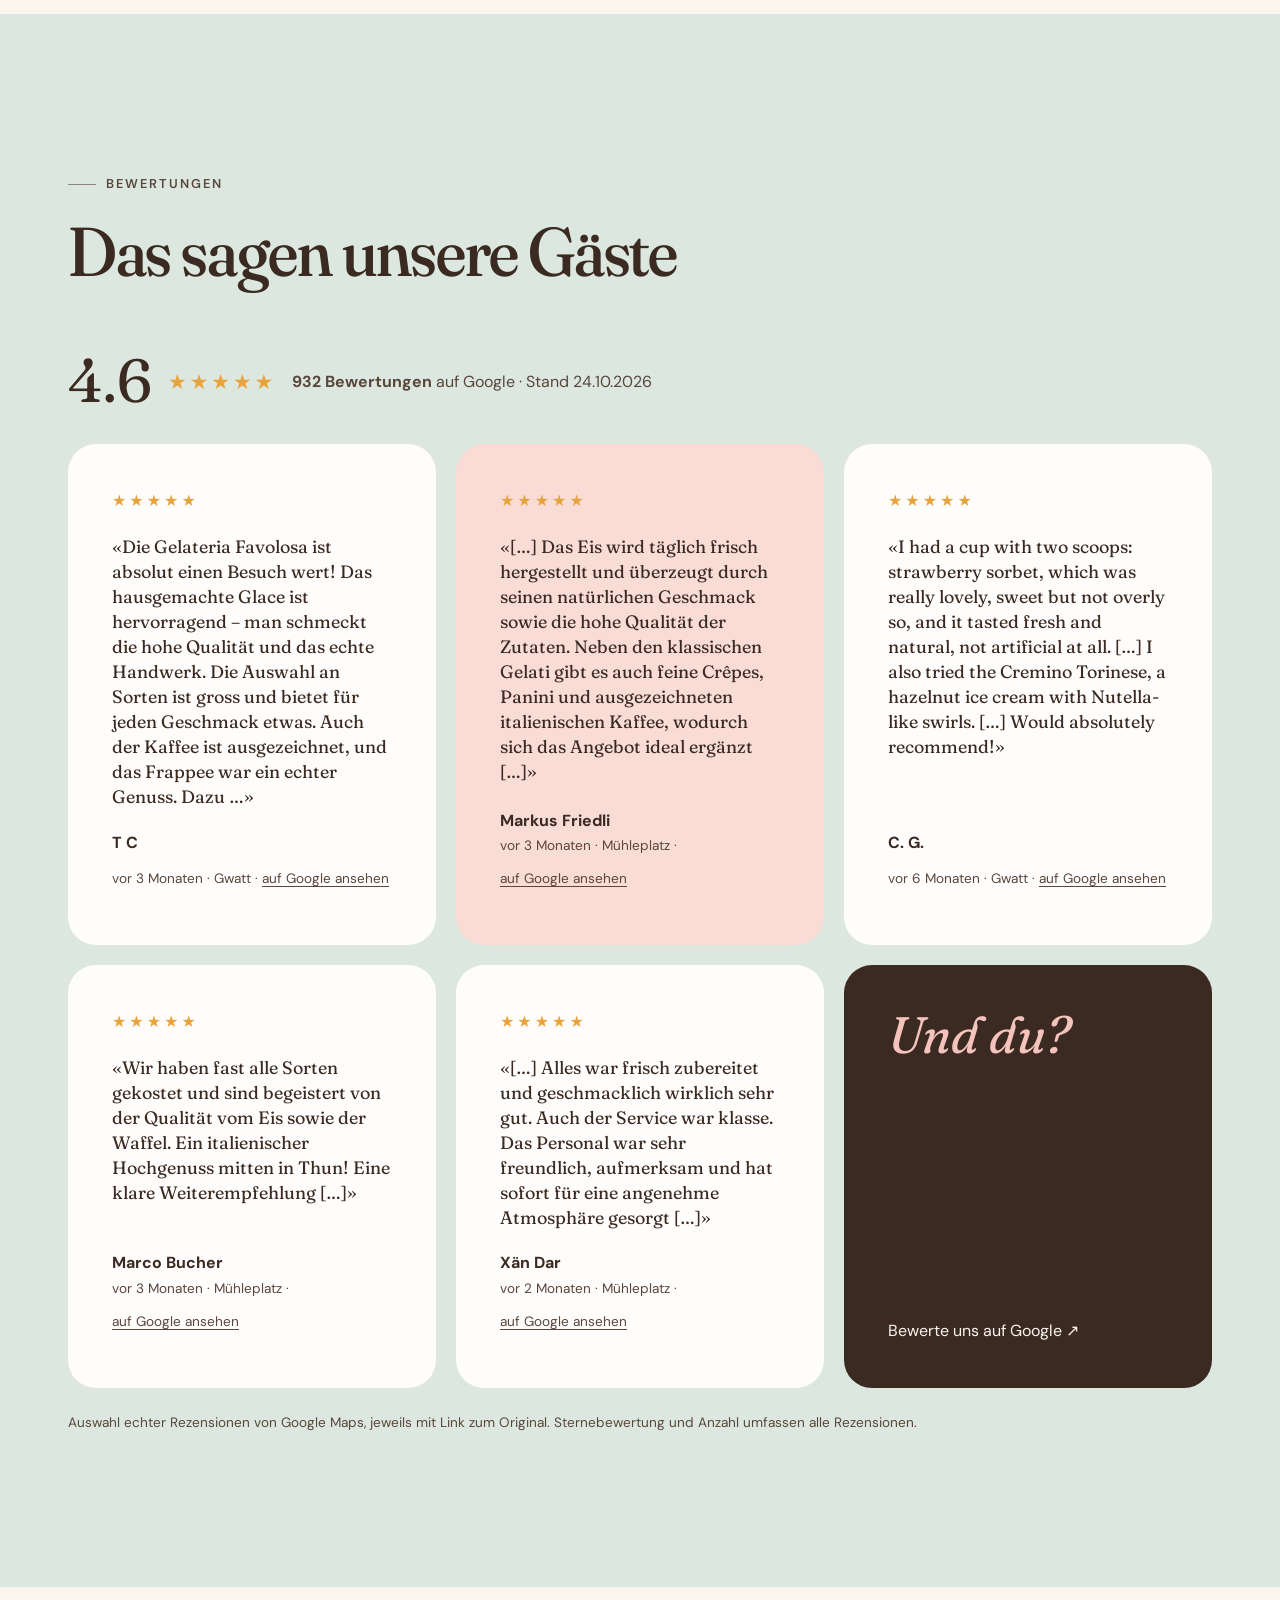
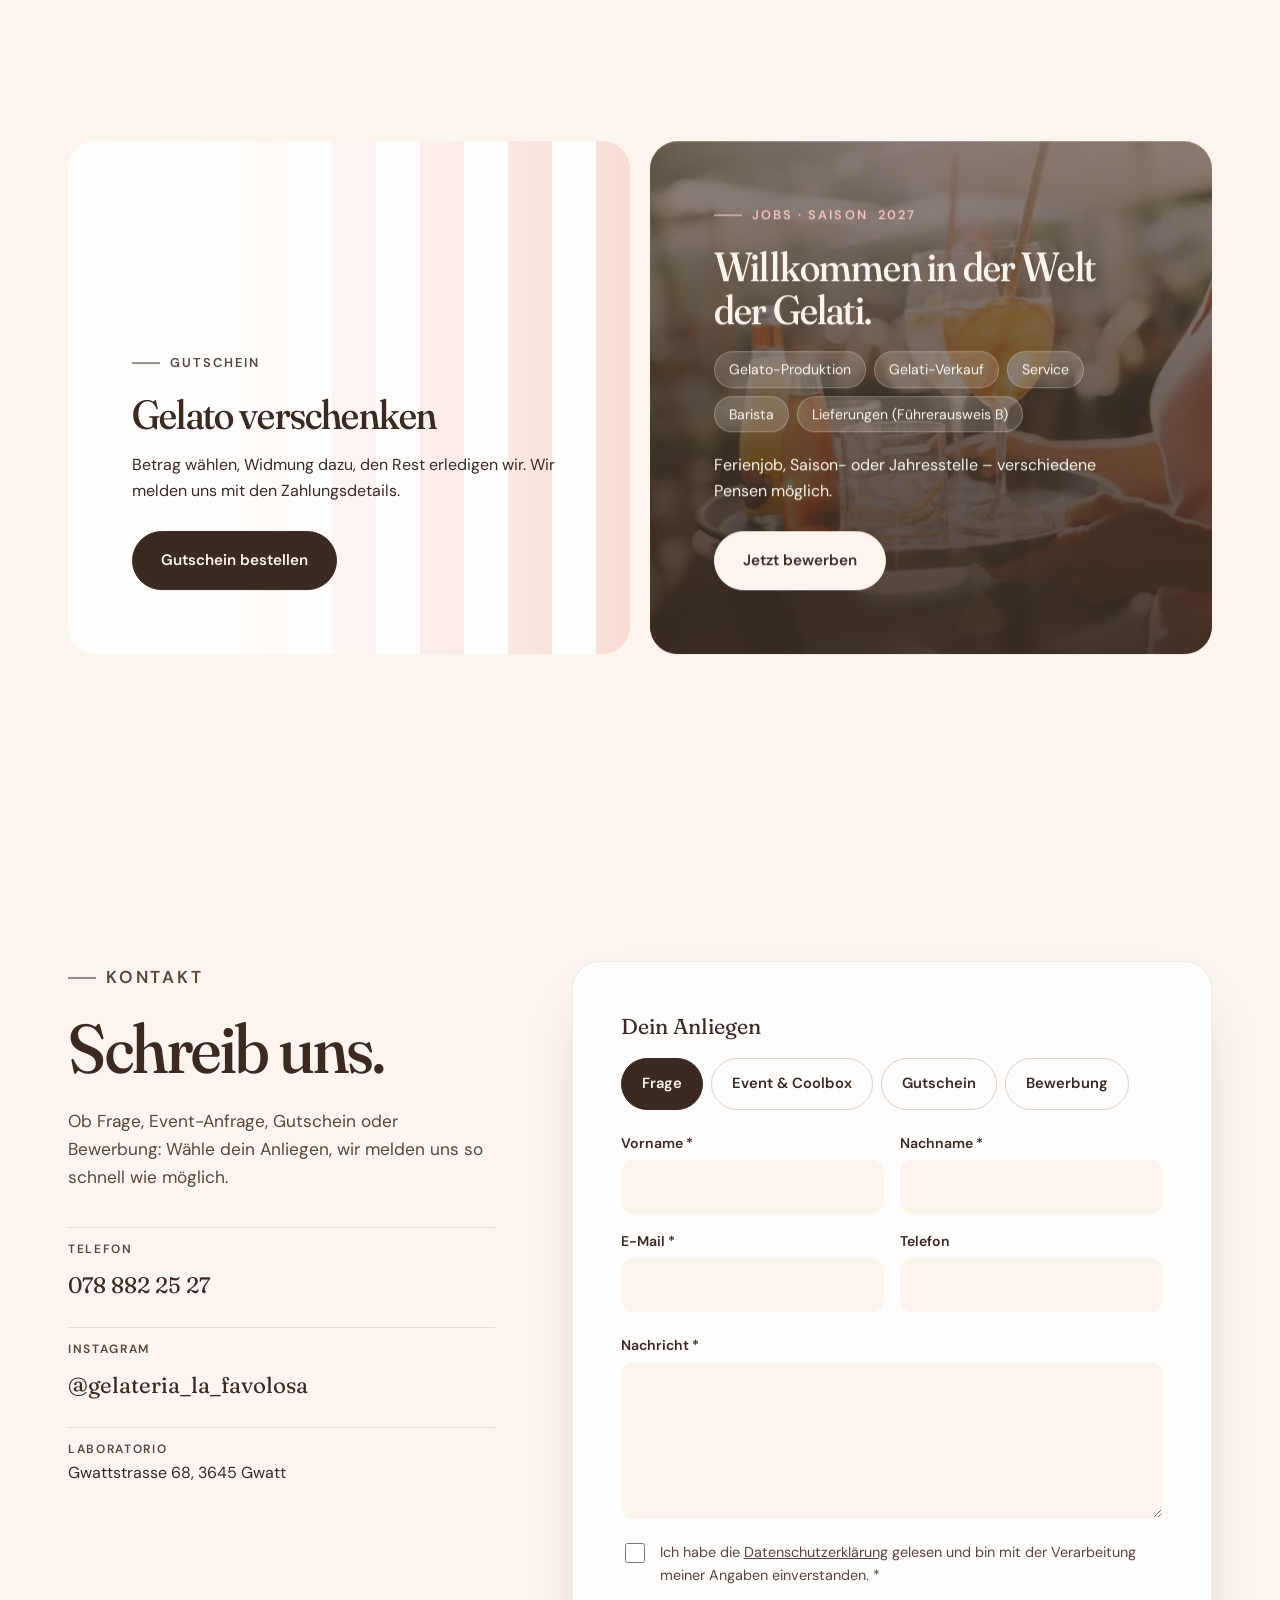
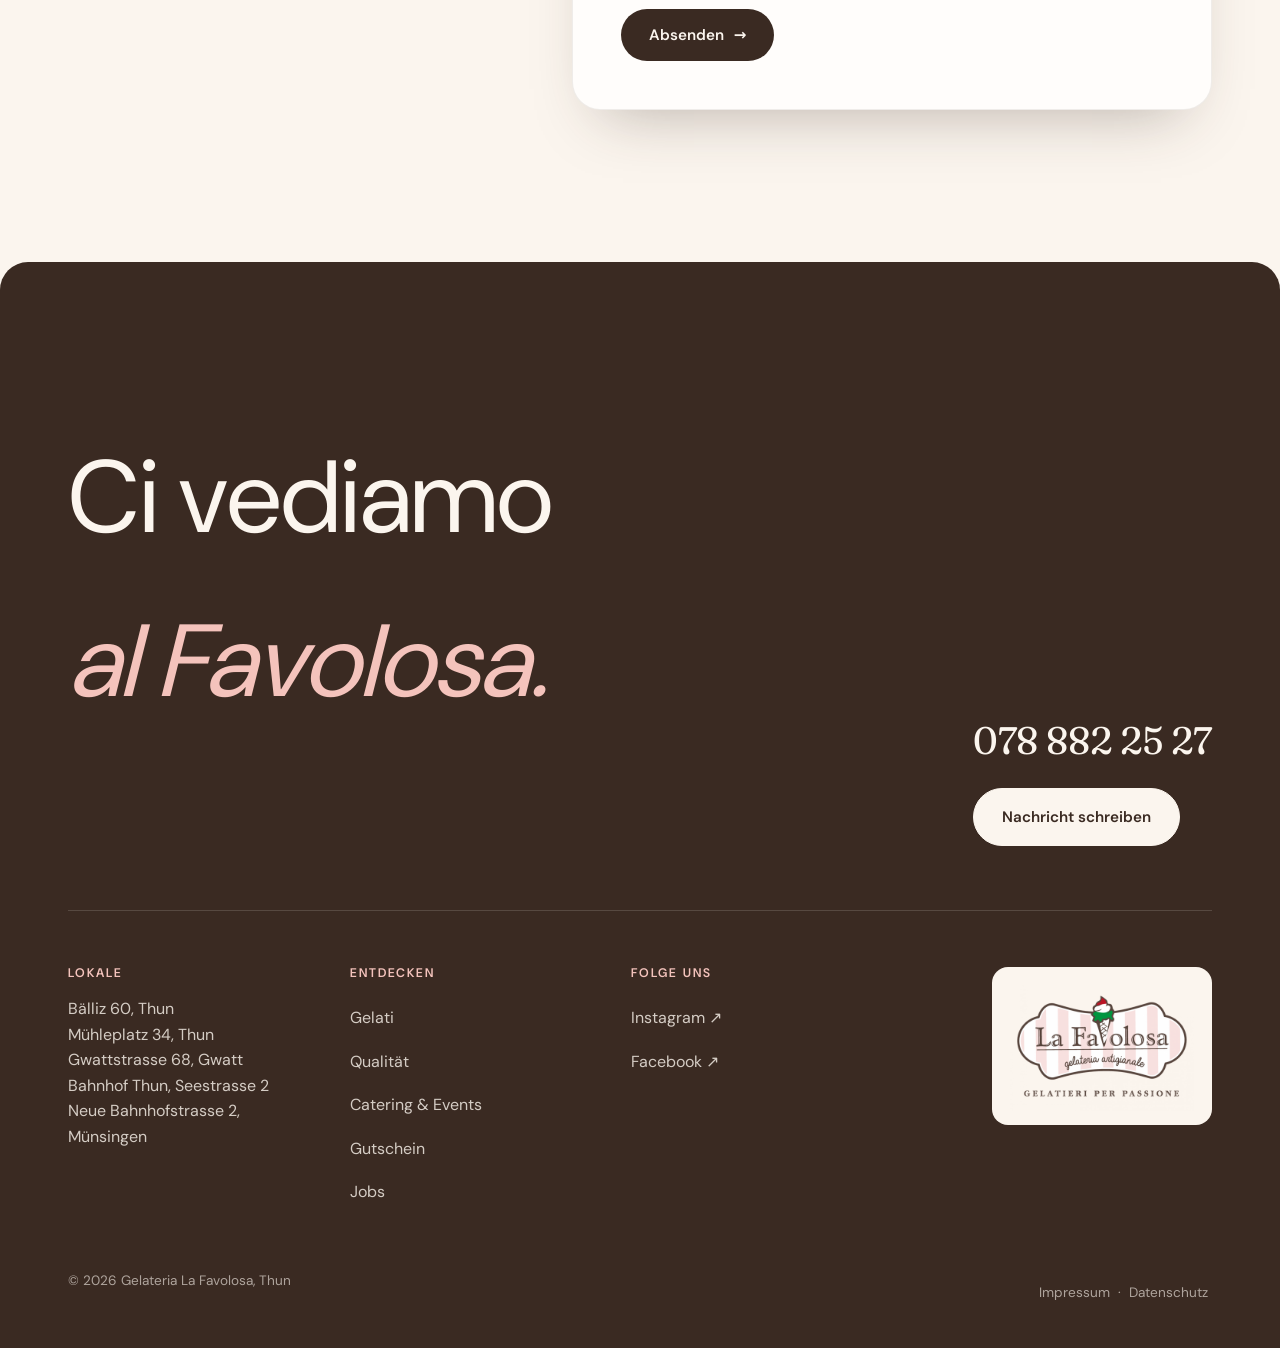
==== commit 2c9202e6: "Mobile-Optimierung und Textbereinigung - Kein Überlauf auf schmalen Geräten (320 px), Tablet-Raster " ====
--- a/index.html
+++ b/index.html
@@ -87,7 +87,7 @@
             Gelato, wie in <em>Italia.</em><br />Gemacht in Thun.
           </h1>
           <p class="hero__lead">
-            Jeden Morgen frisch in unserem Laboratorio in Gwatt – aus natürlichen Zutaten,
+            Jeden Tag frisch in unserem Laboratorio in Gwatt, aus natürlichen Zutaten,
             nach der traditionellen Kunst des <em>gelato artigianale</em>. Ohne künstliche Zusatzstoffe. Ohne Wenn und Aber.
           </p>
           <div class="hero__actions">
@@ -95,9 +95,9 @@
             <a href="#gelati" class="btn btn--ghost">Unsere Sorten</a>
           </div>
           <ul class="hero__facts">
-            <li><strong>5</strong><span>Lokale rund um Thun</span></li>
+            <li><strong id="heroRating">4,6 ★</strong><span id="heroRatingText">Google-Bewertung</span></li>
             <li><strong>0</strong><span>künstliche Zusatzstoffe</span></li>
-            <li><strong>365</strong><span>Tage frisch gemacht</span></li>
+            <li><strong>Täglich</strong><span>frisch im Laboratorio</span></li>
           </ul>
         </div>
 
@@ -128,14 +128,14 @@
     <!-- ============ MARQUEE ============ -->
     <div class="marquee" aria-label="Typische Sorten">
       <div class="marquee__track">
-        <div class="marquee__group"><span>Pistacchio</span><i>✦</i><span>Fior di Latte</span><i>✦</i><span>Stracciatella</span><i>✦</i><span>Nocciola</span><i>✦</i><span>Fragola</span><i>✦</i><span>Amarena</span><i>✦</i><span>Limone</span><i>✦</i><span>Tiramisù</span><i>✦</i><span>Cioccolato</span><i>✦</i><span>Mango</span><i>✦</i></div>
-        <div class="marquee__group" aria-hidden="true"><span>Pistacchio</span><i>✦</i><span>Fior di Latte</span><i>✦</i><span>Stracciatella</span><i>✦</i><span>Nocciola</span><i>✦</i><span>Fragola</span><i>✦</i><span>Amarena</span><i>✦</i><span>Limone</span><i>✦</i><span>Tiramisù</span><i>✦</i><span>Cioccolato</span><i>✦</i><span>Mango</span><i>✦</i></div>
+        <div class="marquee__group"><span>Pistacchio</span><i>•</i><span>Fior di Latte</span><i>•</i><span>Stracciatella</span><i>•</i><span>Nocciola</span><i>•</i><span>Fragola</span><i>•</i><span>Amarena</span><i>•</i><span>Limone</span><i>•</i><span>Tiramisù</span><i>•</i><span>Cioccolato</span><i>•</i><span>Mango</span><i>•</i></div>
+        <div class="marquee__group" aria-hidden="true"><span>Pistacchio</span><i>•</i><span>Fior di Latte</span><i>•</i><span>Stracciatella</span><i>•</i><span>Nocciola</span><i>•</i><span>Fragola</span><i>•</i><span>Amarena</span><i>•</i><span>Limone</span><i>•</i><span>Tiramisù</span><i>•</i><span>Cioccolato</span><i>•</i><span>Mango</span><i>•</i></div>
       </div>
     </div>
 
     <!-- ============ MANIFEST ============ -->
     <section class="manifest container">
-      <p class="eyebrow">La nostra filosofia</p>
+      <p class="eyebrow">Unsere Haltung</p>
       <p class="manifest__text" data-reveal-words>
         Wir wollen den intensiven Geschmack einer einzigen, natürlichen Zutat betonen. Darum kennen wir unsere Produzenten persönlich – und verzichten auf künstliche Emulgatoren, Aromen, Farb- und Konservierungsstoffe.
       </p>
@@ -145,9 +145,9 @@
     <section class="section gelati" id="gelati">
       <div class="container">
         <header class="section__head">
-          <p class="eyebrow">Le nostre specialità</p>
-          <h2 class="h2">Was heute in die <em>Pozzetti</em> kommt</h2>
-          <p class="section__lead">Unsere Sorten wechseln jeden Tag – je nach Saison, Zutaten, Kundenwunsch, Lust und Laune. Ein Vorgeschmack:</p>
+          <p class="eyebrow">Sorten</p>
+          <h2 class="h2">Was heute in die Pozzetti kommt</h2>
+          <p class="section__lead">Unsere Sorten wechseln jeden Tag, je nach Saison, Zutaten, Kundenwunsch, Lust und Laune. Ein Vorgeschmack:</p>
         </header>
 
         <div class="flavor-grid">
@@ -167,7 +167,7 @@
             <div class="flavor-card__top">
               <span class="tag">Sorbetti</span>
               <h3>Sorbets</h3>
-              <p>Pure Frucht, Wasser, Zucker – sonst nichts. Erfrischend, vegan und voller Sonne.</p>
+              <p>Fruchtig und erfrischend: die Sorbets des Tages.</p>
             </div>
             <ul class="chips" data-flavors="sorbet">
               <li>Fragola</li><li>Mango</li><li>Limone</li><li>Banana</li><li>Lampone</li><li>Frutto della Passione</li><li>Frutti di Bosco</li>
@@ -205,9 +205,9 @@
           <h2 class="h2">Darum siehst du unser Gelato erst im <em>Cono</em>.</h2>
           <p>Statt in offenen Vitrinen lagern wir unser Gelato in traditionellen, geschlossenen Behältern – den Pozzetti. Dort bleibt es perfekt gekühlt, geschützt vor Luft und Licht.</p>
           <ul class="checks">
-            <li>Konstante Temperatur – keine Eiskristalle</li>
-            <li>Keine Oxidation an der Oberfläche</li>
-            <li>Schmeckt am Abend so frisch wie am Morgen</li>
+            <li>Konstante Temperatur sichert die Qualität</li>
+            <li>Geschützt vor Luft und Licht</li>
+            <li>Serviert direkt aus dem Pozzetto</li>
           </ul>
           <div class="steps">
             <div><span>01</span>Beste Rohstoffe von Produzenten, die wir kennen</div>
@@ -224,8 +224,8 @@
       <div class="container">
         <header class="section__head section__head--row">
           <div>
-            <p class="eyebrow">Dove siamo</p>
-            <h2 class="h2">Fünf Lokale. <em>Ein</em> Gelato.</h2>
+            <p class="eyebrow">Lokale</p>
+            <h2 class="h2">Hier findest du uns</h2>
           </div>
           <p class="section__lead">Öffnungszeiten und Status stammen direkt aus Google Maps. Je nach Wetter können sie kurzfristig variieren.</p>
         </header>
@@ -235,7 +235,7 @@
             <div class="loc__head"><h3>Bälliz</h3><span class="status">–</span></div>
             <p class="loc__tag">Die Pause nach dem Einkaufen</p>
             <a class="loc__rating" target="_blank" rel="noopener" hidden></a>
-            <p class="loc__desc">Unser Tiny-Lokal am Anfang der Einkaufsstrasse – klein, aber fein, mit viel italienischem Charme.</p>
+            <p class="loc__desc">Das Take-away-Lokal für die Stärkung nach dem Einkaufsbummel – klein, aber fein, mit viel italienischem Charme.</p>
             <dl class="loc__hours"><dt>Mo–So</dt><dd>12:30 – 17:30</dd></dl>
             <a class="loc__map" href="https://www.google.com/maps/search/?api=1&amp;query=B%C3%A4lliz+60+3600+Thun" target="_blank" rel="noopener">Bälliz 60, 3600 Thun ↗</a>
           </article>
@@ -249,7 +249,7 @@
               <div class="loc__head"><h3>Mühleplatz</h3><span class="status">–</span></div>
               <p class="loc__tag">Wo man das Leben geniesst</p>
             <a class="loc__rating" target="_blank" rel="noopener" hidden></a>
-              <p class="loc__desc">Sonniger Treffpunkt im Herzen von Thun – mit Crêpes (süss &amp; salzig), Panini, bestem italienischem Kaffee und Coupe-Kreationen.</p>
+              <p class="loc__desc">Der sonnige Platz mit den vielen Cafés und Bars lädt zum Verweilen ein. Bei uns gibt es Gelati, Crêpes (süss und salzig), Panini und italienischen Kaffee.</p>
               <dl class="loc__hours"><dt>Mo–Do, So</dt><dd>09:00 – 23:00</dd><dt>Fr, Sa</dt><dd>09:00 – 00:00</dd></dl>
               <a class="loc__map" href="https://www.google.com/maps/search/?api=1&amp;query=M%C3%BChleplatz+34+3600+Thun" target="_blank" rel="noopener">Mühleplatz 34, 3600 Thun ↗</a>
             </div>
@@ -268,17 +268,17 @@
             <div class="loc__head"><h3>Bahnhof Thun</h3><span class="status">–</span></div>
             <p class="loc__tag">Favolosa &amp; PizzAmo</p>
             <a class="loc__rating" target="_blank" rel="noopener" hidden></a>
-            <p class="loc__desc">Gelato für unterwegs – oder vor dem Zug noch schnell eine Pizza. Direkt am Bahnhof Thun.</p>
+            <p class="loc__desc">Gelato für unterwegs, direkt am Bahnhof Thun.</p>
             <dl class="loc__hours"><dt>Mo–So</dt><dd>08:00 – 21:30</dd></dl>
             <a class="loc__map" href="https://www.google.com/maps/search/?api=1&amp;query=Gelateria+La+Favolosa+SBB+Seestrasse+2+3600+Thun" target="_blank" rel="noopener">Bahnhof, Seestrasse 2, 3600 Thun ↗</a>
           </article>
 
           <article class="loc" data-reveal data-loc="muensingen">
             <div class="loc__head"><h3>Münsingen</h3><span class="status">–</span></div>
-            <p class="loc__tag">Gelato im Aaretal</p>
+            <p class="loc__tag">Gelato in Münsingen</p>
             <a class="loc__rating" target="_blank" rel="noopener" hidden></a>
-            <p class="loc__desc">Unser Lokal direkt beim Bahnhof Münsingen.</p>
-            <dl class="loc__hours"><dt>Saison</dt><dd>März – Oktober</dd></dl>
+            <p class="loc__desc">Unser Lokal an der Neuen Bahnhofstrasse.</p>
+            <dl class="loc__hours"><dt>Wieder offen</dt><dd>ab März 2027</dd></dl>
             <a class="loc__map" href="https://www.google.com/maps/search/?api=1&amp;query=Neue+Bahnhofstrasse+2+3110+M%C3%BCnsingen" target="_blank" rel="noopener">Neue Bahnhofstrasse 2, 3110 Münsingen ↗</a>
           </article>
         </div>
@@ -302,8 +302,8 @@
       <div class="container events__grid">
         <div class="events__text">
           <p class="eyebrow">Catering &amp; Events</p>
-          <h2 class="h2">Dein Fest. <em>Unser</em> Gelato.</h2>
-          <p>Hochzeit, Geburtstag, Sommerfest oder Firmenjubiläum – wir kommen mit Glacewagen und Personal und verwöhnen deine Gäste mit frischem Gelato. Oder du holst dir unsere mobile Coolbox.</p>
+          <h2 class="h2">Gelato für dein Fest</h2>
+          <p>Hochzeit, Geburtstag, Sommerfest oder Firmenjubiläum: Wir kommen mit Glacewagen und Personal und verwöhnen deine Gäste mit frischem Gelato. Oder du holst dir unsere mobile Coolbox.</p>
           <a href="#kontakt" data-topic="event" class="btn btn--dark">Anfrage senden <span aria-hidden="true">→</span></a>
         </div>
         <figure class="events__img" data-reveal>
@@ -339,8 +339,8 @@
     <section class="section voices">
       <div class="container">
         <header class="section__head">
-          <p class="eyebrow">Was die Leute sagen</p>
-          <h2 class="h2">Favolosa, <em>davvero.</em></h2>
+          <p class="eyebrow">Bewertungen</p>
+          <h2 class="h2">Das sagen unsere Gäste</h2>
         </header>
         <div class="voices__summary" id="voicesSummary" hidden></div>
         <div class="voices__grid" id="voices">
@@ -357,13 +357,13 @@
     <section class="section duo">
       <div class="container duo__grid">
         <article class="duo__card duo__card--gift" id="gutschein" data-reveal>
-          <p class="eyebrow">Regalo</p>
-          <h2 class="h3">Verschenke ein Stück Italien.</h2>
-          <p>Unsere Gutscheine sind in allen Lokalen einlösbar – das perfekte Geschenk für Gelato-Liebhaber.</p>
+          <p class="eyebrow">Gutschein</p>
+          <h2 class="h3">Gelato verschenken</h2>
+          <p>Betrag wählen, Widmung dazu, den Rest erledigen wir. Wir melden uns mit den Zahlungsdetails.</p>
           <a href="#kontakt" data-topic="gutschein" class="btn btn--dark">Gutschein bestellen</a>
         </article>
         <article class="duo__card duo__card--jobs" id="jobs" data-reveal>
-          <p class="eyebrow eyebrow--light">Lavora con noi · Saison <span data-jobs-season>2027</span></p>
+          <p class="eyebrow eyebrow--light">Jobs · Saison <span data-jobs-season>2027</span></p>
           <h2 class="h3">Willkommen in der Welt der Gelati.</h2>
           <ul class="job-list" data-jobs>
             <li>Gelato-Produktion</li><li>Gelati-Verkauf</li><li>Service</li><li>Barista</li><li>Lieferungen (Führerausweis B)</li>
@@ -378,9 +378,9 @@
     <section class="section contact" id="kontakt">
       <div class="container contact__grid">
         <div class="contact__intro">
-          <p class="eyebrow">Scrivici</p>
-          <h2 class="h2">Schreib <em>uns.</em></h2>
-          <p>Ob Frage, Event-Anfrage, Gutschein oder Bewerbung – wähle dein Anliegen, wir melden uns so schnell wie möglich.</p>
+          <p class="eyebrow">Kontakt</p>
+          <h2 class="h2">Schreib uns.</h2>
+          <p>Ob Frage, Event-Anfrage, Gutschein oder Bewerbung: Wähle dein Anliegen, wir melden uns so schnell wie möglich.</p>
           <ul class="contact__direct">
             <li><span>Telefon</span><a href="tel:+41788822527">078 882 25 27</a></li>
             <li><span>Instagram</span><a href="https://www.instagram.com/gelateria_la_favolosa/" target="_blank" rel="noopener">@gelateria_la_favolosa</a></li>
--- a/assets/css/styles.css
+++ b/assets/css/styles.css
@@ -57,7 +57,7 @@
 /* ---------- Typo helpers ---------- */
 .eyebrow {
   display: inline-flex; align-items: center; gap: 10px;
-  font-size: .78rem; font-weight: 600; letter-spacing: .16em; text-transform: uppercase;
+  font-size: .8rem; font-weight: 600; letter-spacing: .16em; text-transform: uppercase;
   color: var(--cocoa-2); margin-bottom: 20px;
 }
 .eyebrow::before { content: ""; width: 28px; height: 1.5px; background: currentColor; opacity: .6; }
@@ -218,6 +218,7 @@
 
 /* ---------- Lokale ---------- */
 .locations { display: grid; grid-template-columns: repeat(3, 1fr); gap: 20px; }
+.locations > *, .voices__grid > * { min-width: 0; }
 .loc {
   background: var(--white); border-radius: var(--radius); padding: 28px; display: flex; flex-direction: column;
   border: 1px solid rgba(58,42,34,.08); transition: transform .5s var(--ease), box-shadow .5s var(--ease);
@@ -227,7 +228,7 @@
 .loc--feature img { flex: 1; min-height: 240px; object-fit: cover; width: 100%; }
 .loc--feature .loc__body { flex: none; }
 .loc__body { padding: 28px; display: flex; flex-direction: column; flex: 1; }
-.loc__head { display: flex; justify-content: space-between; align-items: center; gap: 12px; }
+.loc__head { display: flex; justify-content: space-between; align-items: center; flex-wrap: wrap; gap: 8px 12px; }
 .loc h3 { font-size: 2rem; }
 .loc__tag { font-family: var(--ff-display); font-style: italic; color: var(--fragola); margin: 6px 0 14px; }
 .loc__rating { display: inline-flex; align-items: center; gap: 6px; margin: -6px 0 12px; font-size: .88rem; color: var(--cocoa-2); text-decoration: none; }
@@ -242,7 +243,7 @@
 .loc__map:hover { color: var(--fragola); }
 .loc--paused { background: transparent; border-style: dashed; }
 .loc--paused .loc__desc { margin-bottom: auto; padding-bottom: 18px; }
-.status { flex: none; font-size: .72rem; font-weight: 700; letter-spacing: .06em; text-transform: uppercase; padding: 6px 12px; border-radius: 99px; background: var(--cream-2); color: var(--cocoa-2); }
+.status { flex: none; font-size: .76rem; font-weight: 700; letter-spacing: .06em; text-transform: uppercase; padding: 6px 12px; border-radius: 99px; background: var(--cream-2); color: var(--cocoa-2); }
 .status--open { background: #DDF0E2; color: #2F7A4A; }
 .status--closed { background: var(--cream-2); color: var(--cocoa-2); }
 
@@ -438,9 +439,9 @@
   .voice--cta { flex-direction: column; align-items: flex-start; }
   .form__grid { grid-template-columns: 1fr; }
   .hero__facts { gap: 18px; }
-  .hero__facts span { font-size: .78rem; }
+  .hero__facts span { font-size: .85rem; }
   .coolbox__stats { grid-template-columns: 1fr 1fr 1fr; gap: 12px; }
-  .coolbox__stats span { font-size: .78rem; }
+  .coolbox__stats span { font-size: .85rem; }
   .footer__grid { grid-template-columns: 1fr 1fr; }
   .quote-break { min-height: min(75vh, 640px); }
 }
@@ -448,3 +449,45 @@
 @media (prefers-reduced-motion: reduce) {
   *, *::before, *::after { animation: none !important; transition: none !important; }
 }
+
+/* ---------- Demo-Hinweis (nur Vorschau mit Demo-Admin) ---------- */
+.demo-pill { position: fixed; left: 16px; bottom: 16px; z-index: 50; display: flex; align-items: center; flex-wrap: wrap; gap: 6px 12px; max-width: calc(100vw - 32px); background: var(--cocoa); color: var(--cream); padding: 10px 16px; border-radius: 99px; font-size: .85rem; box-shadow: var(--shadow); }
+.demo-pill a, .demo-pill button { color: var(--rosa); font: inherit; font-weight: 700; background: none; border: 0; padding: 0; cursor: pointer; text-decoration: underline; text-underline-offset: 3px; }
+
+/* ---------- Handy: Tippflächen mindestens 44 px, Bewertungen zum Wischen ---------- */
+.loc__map { display: flex; align-items: center; min-height: 52px; padding-block: 12px 0; }
+.loc__rating { min-height: 44px; margin: -10px 0 4px; }
+.loc__hours[hidden] { display: none; }
+.pill span { padding: 13px 20px; }
+.footer li { margin-bottom: 0; }
+.footer li a { display: inline-block; padding: 9px 0; }
+.footer__bottom a { display: inline-block; padding: 12px 4px; }
+.contact__direct a { display: inline-block; padding: 8px 0; }
+.voice figcaption span a { display: inline-flex; align-items: center; min-height: 44px; }
+.nav .btn { min-height: 48px; }
+
+@media (max-width: 860px) {
+  .voices__grid {
+    display: flex; gap: 14px; overflow-x: auto; scroll-snap-type: x mandatory; overscroll-behavior-x: contain;
+    margin-inline: calc(var(--pad) * -1); padding: 4px var(--pad) 20px; scroll-padding-inline: var(--pad);
+    scrollbar-width: none; -webkit-overflow-scrolling: touch;
+  }
+  .voices__grid::-webkit-scrollbar { display: none; }
+  .voices__grid > .voice { flex: 0 0 min(84%, 360px); scroll-snap-align: start; }
+  .voices__grid > .voice--cta { min-height: 220px; align-self: center; }
+  .voices__note { margin-top: 4px; }
+}
+
+/* Sehr schmale Geräte (z.B. 320 px) */
+@media (max-width: 360px) {
+  .hero__facts { gap: 12px; }
+  .hero__facts strong { font-size: 1.7rem; }
+  .btn { padding-inline: 20px; }
+}
+
+/* Tablet: Mühleplatz-Karte (mit Foto) zuerst über die volle Breite, darunter die vier anderen im Raster */
+@media (min-width: 601px) and (max-width: 1024px) {
+  .loc--feature { order: -1; align-items: stretch; }
+  .loc--feature img { grid-column: 1; grid-row: 1; min-height: 100%; height: 100%; object-fit: cover; }
+  .loc--feature .loc__body { grid-column: 2; grid-row: 1; }
+}
